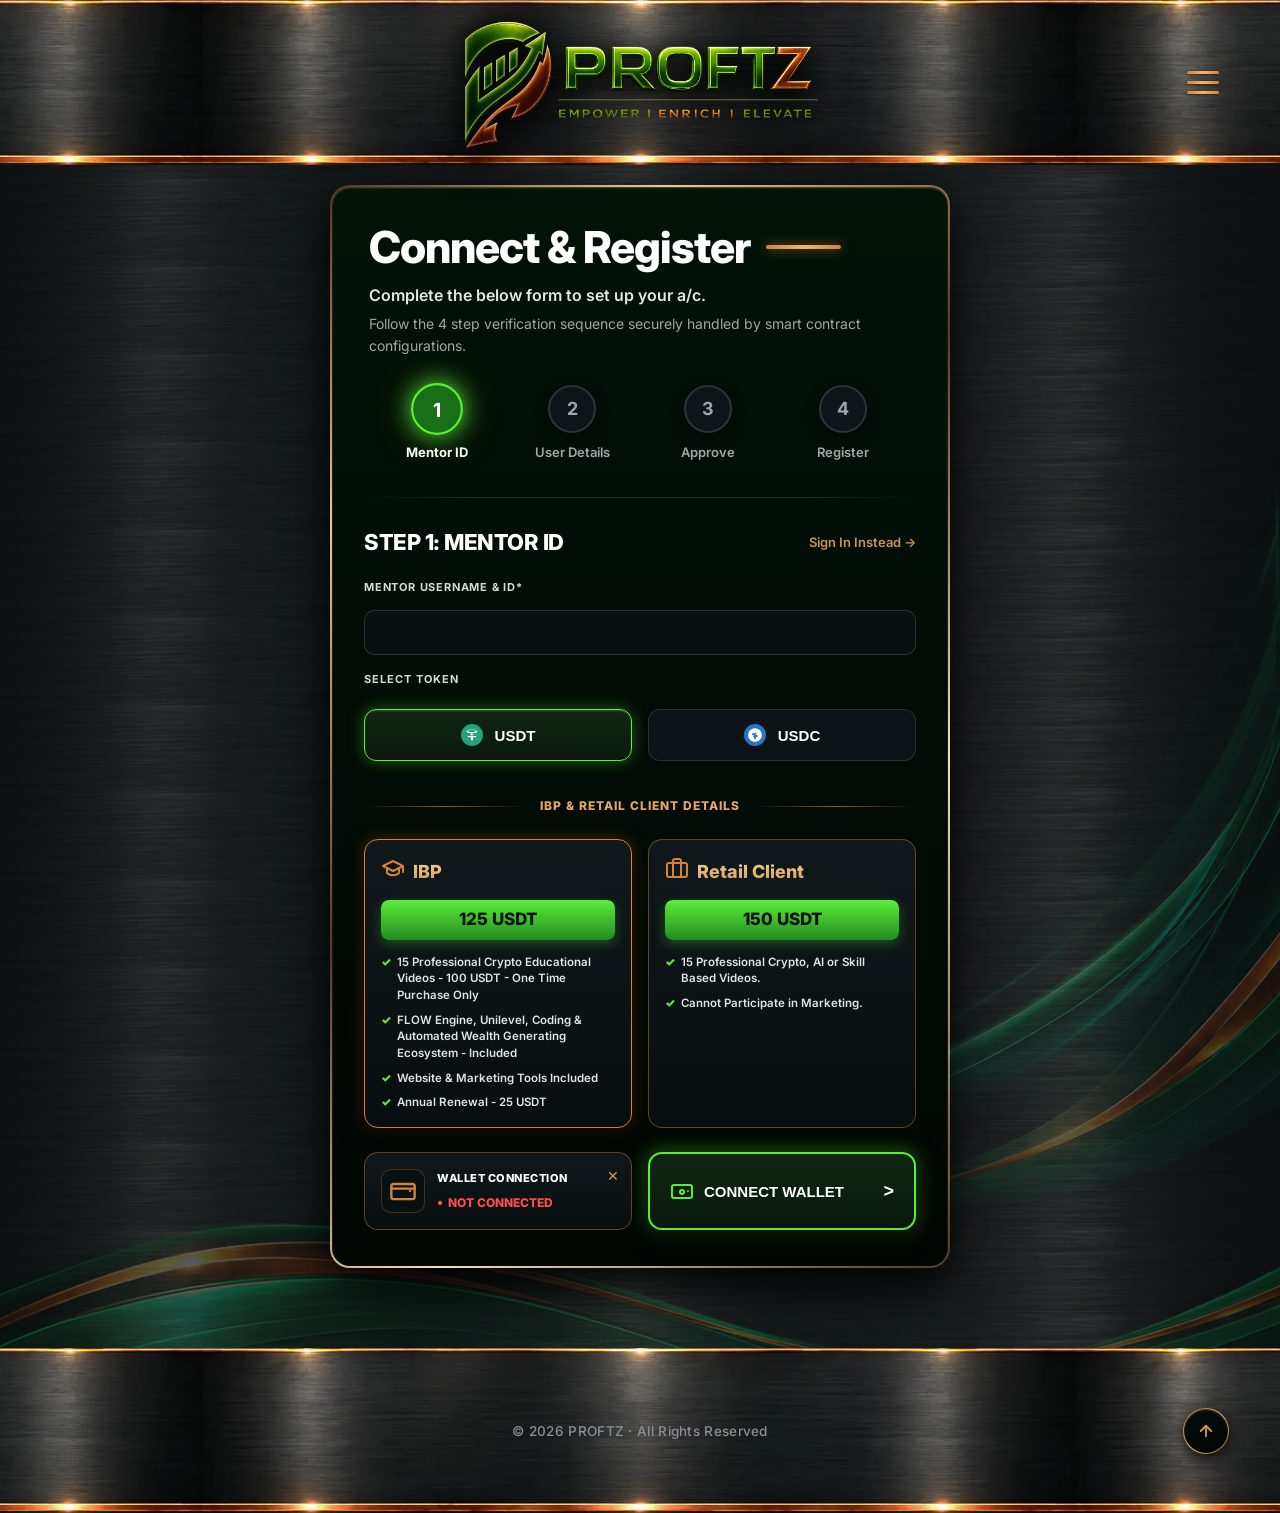
==== login.html @ 3ac53477 "Remove pre-filled dummy data and static validation text from Stage 2 input fields" ====
<!DOCTYPE html>
<html lang="en">
<head>
    <meta charset="UTF-8">
    <meta name="viewport" content="width=device-width, initial-scale=1.0, maximum-scale=5.0">
    <meta name="description" content="PROFTZ is the premium USDT earnings platform built on the 12-Slots FLOW Engine — engineered for IBPs who demand real income, transparent systems, and infinite duplication.">
    <title>Connect & Register - PROFTZ FLOW Engine</title>
    <link rel="preconnect" href="https://fonts.googleapis.com">
    <link rel="preconnect" href="https://fonts.gstatic.com" crossorigin>
    <link href="https://fonts.googleapis.com/css2?family=Inter:wght@400;500;600;700;800&display=swap" rel="stylesheet">
    <link rel="stylesheet" href="style.css">
</head>
<body class="login-page">
    <header class="main-header" role="banner">
        <div class="header-inner">
            <div class="header-left"></div>
            <div class="header-center">
                <a href="index.html">
                    <img src="public/lo.webp" alt="Proftz Logo" class="logo">
                </a>
            </div>
            <div class="header-right">
                <button class="menu-btn" aria-label="Toggle Navigation Menu">
                    <span></span>
                    <span></span>
                    <span></span>
                </button>
            </div>
        </div>
    </header>

    <main class="login-container">
        <img src="public/design overlay.png" class="hero-design-overlay" alt="Design Overlay">
        <video src="public/globe.mp4" class="hero-globe login-globe" autoplay loop muted playsinline webkit-playsinline preload="auto"></video>

        <div class="login-wrapper">
            <!-- Card Container -->
            <div class="login-card">
                <!-- Connect & Register Section Inside Card -->
                <div class="connect-register-section">
                    <div class="connect-header-row">
                        <h1 class="connect-main-title">Connect & Register</h1>
                        <span class="copper-accent-bar"></span>
                    </div>
                    <p class="connect-subtitle">Complete the below form to set up your a/c.</p>
                    <p class="connect-desc">Follow the 4 step verification sequence securely handled by smart contract configurations.</p>

                    <!-- 4-Step Process Tracker -->
                    <div class="step-tracker-row">
                        <div class="step-node active" id="step-node-1" onclick="goToStep(1)">
                            <div class="step-circle">
                                <span>1</span>
                            </div>
                            <span class="step-title">Mentor ID</span>
                        </div>

                        <div class="step-node" id="step-node-2" onclick="goToStep(2)">
                            <div class="step-circle">
                                <span>2</span>
                            </div>
                            <span class="step-title">User Details</span>
                        </div>

                        <div class="step-node" id="step-node-3" onclick="goToStep(3)">
                            <div class="step-circle">
                                <span>3</span>
                            </div>
                            <span class="step-title">Approve</span>
                        </div>

                        <div class="step-node" id="step-node-4" onclick="goToStep(4)">
                            <div class="step-circle">
                                <span>4</span>
                            </div>
                            <span class="step-title">Register</span>
                        </div>
                    </div>
                </div>

                <div class="card-divider"></div>

                <!-- Step 1: Mentor ID -->
                <div class="step-panel active" id="step-panel-1">
                    <div class="step-top-header">
                        <h2 class="step-main-heading">STEP 1: MENTOR ID</h2>
                        <a href="#" class="signin-instead-link" onclick="toggleSignInPanel(event)">Sign In Instead &rarr;</a>
                    </div>

                    <form onsubmit="proceedToStep(event, 2)" class="step1-form">
                        <!-- Mentor Username -->
                        <div class="form-group">
                            <label for="mentor-username" class="form-label-caps">MENTOR USERNAME &amp; ID*</label>
                            <input type="text" id="mentor-username" class="form-input-bordered" required>
                        </div>

                        <!-- Select Token -->
                        <div class="form-group select-token-group">
                            <label class="form-label-caps">SELECT TOKEN</label>
                            <div class="token-selector-row">
                                <button type="button" class="token-btn active" id="token-usdt" onclick="selectToken('usdt')">
                                    <svg width="22" height="22" viewBox="0 0 32 32" fill="none"><circle cx="16" cy="16" r="16" fill="#26A17B"/><path d="M17.922 17.383c-.115.008-.267.016-.447.016-1.026 0-2.617-.066-3.791-.066-1.127 0-2.483.058-3.328.058-.295 0-.492 0-.582-.008v1.737c.721.008 1.95.016 3.197.016.484 0 .992 0 1.508-.008v4.656h2.893v-4.648c.55.008 1.082.008 1.582.008 1.238 0 2.37-.008 2.968-.016v-1.745z" fill="#FFF"/><path d="M16 8c-4.418 0-8 1.254-8 2.8 0 1.246 2.57 2.295 6.094 2.664v3.133c1.238 0 2.36-.008 2.953-.016v-3.117C20.914 13.094 24 12.046 24 10.8c0-1.546-3.582-2.8-8-2.8zm0 3.7c-3.1 0-5.8-.62-6.5-1.4.7-.78 3.4-1.4 6.5-1.4s5.8.62 6.5 1.4c-.7.78-3.4 1.4-6.5 1.4z" fill="#FFF"/></svg>
                                    <span>USDT</span>
                                </button>
                                <button type="button" class="token-btn" id="token-usdc" onclick="selectToken('usdc')">
                                    <svg width="22" height="22" viewBox="0 0 32 32" fill="none"><circle cx="16" cy="16" r="16" fill="#2775CA"/><path d="M16 6c-5.523 0-10 4.477-10 10s4.477 10 10 10 10-4.477 10-10S21.523 6 16 6zm1.5 14.5c0 .828-.672 1.5-1.5 1.5s-1.5-.672-1.5-1.5V19h-1v-1.5h1v-1h-1.5c-.828 0-1.5-.672-1.5-1.5s.672-1.5 1.5-1.5H16V12h1v1.5h1V15h-1v1h1.5c.828 0 1.5.672 1.5 1.5s-.672 1.5-1.5 1.5H17.5v1.5z" fill="#FFF"/></svg>
                                    <span>USDC</span>
                                </button>
                            </div>
                        </div>

                        <!-- Section Divider -->
                        <div class="ibp-details-divider">
                            <span class="divider-line-left"></span>
                            <span class="divider-label">IBP &amp; RETAIL CLIENT DETAILS</span>
                            <span class="divider-line-right"></span>
                        </div>

                        <!-- Package Grid (IBP vs Retail Client) -->
                        <div class="package-grid">
                            <!-- IBP Package -->
                            <div class="package-box active" id="pkg-ibp" onclick="selectPackage('ibp')">
                                <div class="pkg-header-line">
                                    <div class="pkg-title-left">
                                        <div class="pkg-icon-wrapper">
                                            <svg width="24" height="24" viewBox="0 0 24 24" fill="none" stroke="#d3833b" stroke-width="2" stroke-linecap="round" stroke-linejoin="round"><path d="M22 10v6M2 10l10-5 10 5-10 5z"/><path d="M6 12v5c3 3 9 3 12 0v-5"/></svg>
                                        </div>
                                        <h3 class="pkg-heading gold-gradient-text">IBP</h3>
                                    </div>
                                </div>
                                <div class="pkg-price-tag">125 USDT</div>
                                <ul class="pkg-feature-list">
                                    <li><span class="green-check">&check;</span> 15 Professional Crypto Educational Videos - 100 USDT - One Time Purchase Only</li>
                                    <li><span class="green-check">&check;</span> FLOW Engine, Unilevel, Coding &amp; Automated Wealth Generating Ecosystem - Included</li>
                                    <li><span class="green-check">&check;</span> Website &amp; Marketing Tools Included</li>
                                    <li><span class="green-check">&check;</span> Annual Renewal - 25 USDT</li>
                                </ul>
                            </div>

                            <!-- Retail Client Package -->
                            <div class="package-box" id="pkg-retail" onclick="selectPackage('retail')">
                                <div class="pkg-header-line">
                                    <div class="pkg-title-left">
                                        <div class="pkg-icon-wrapper">
                                            <svg width="24" height="24" viewBox="0 0 24 24" fill="none" stroke="#d3833b" stroke-width="2" stroke-linecap="round" stroke-linejoin="round"><rect x="2" y="7" width="20" height="14" rx="2" ry="2"/><path d="M16 21V5a2 2 0 0 0-2-2h-4a2 2 0 0 0-2 2v16"/></svg>
                                        </div>
                                        <h3 class="pkg-heading gold-gradient-text">Retail Client</h3>
                                    </div>
                                </div>
                                <div class="pkg-price-tag">150 USDT</div>
                                <ul class="pkg-feature-list">
                                    <li><span class="green-check">&check;</span> 15 Professional Crypto, AI or Skill Based Videos.</li>
                                    <li><span class="green-check">&check;</span> Cannot Participate in Marketing.</li>
                                </ul>
                            </div>
                        </div>

                        <!-- Wallet Connection Bottom Row -->
                        <div class="wallet-action-row">
                            <div class="wallet-status-card">
                                <span class="card-close-x">&times;</span>
                                <div class="status-card-inner">
                                    <div class="wallet-image-box">
                                        <svg width="28" height="28" viewBox="0 0 24 24" fill="none" stroke="#d3833b" stroke-width="2" stroke-linecap="round" stroke-linejoin="round">
                                            <rect x="2" y="6" width="20" height="13" rx="2"></rect>
                                            <path d="M18 12h.01"></path>
                                            <path d="M2 10h20"></path>
                                        </svg>
                                    </div>
                                    <div class="status-text-column">
                                        <span class="status-heading">WALLET CONNECTION</span>
                                        <span class="status-state-red"><span class="dot-red">&bull;</span> NOT CONNECTED</span>
                                    </div>
                                </div>
                            </div>

                            <button type="button" class="connect-wallet-main-btn" onclick="triggerConnectWallet()">
                                <div class="btn-left-content">
                                    <svg width="24" height="24" viewBox="0 0 24 24" fill="none" stroke="#5ded37" stroke-width="2" stroke-linecap="round" stroke-linejoin="round"><rect x="2" y="6" width="20" height="13" rx="2"/><path d="M18 12h.01"/><path d="M12 11a2 2 0 1 0 0 4 2 2 0 0 0 0-4z"/></svg>
                                    <span>CONNECT WALLET</span>
                                </div>
                                <span class="btn-right-chevron">&gt;</span>
                            </button>
                        </div>
                    </form>
                </div>

                <!-- Step 2: User Details -->
                <div class="step-panel" id="step-panel-2">
                    <div class="step-top-header">
                        <h2 class="step-main-heading">STEP 2: USER DETAILS</h2>
                        <a href="#" onclick="toggleSignInPanel(event)" class="step-link-right">Sign In Instead &rarr;</a>
                    </div>

                    <!-- Active Network Bar -->
                    <div class="active-network-card">
                        <div class="network-left">
                            <div class="network-icon-box">
                                <span class="green-live-dot"></span>
                                <svg width="20" height="20" viewBox="0 0 24 24" fill="none" stroke="#2b9ee6" stroke-width="2" stroke-linecap="round" stroke-linejoin="round"><circle cx="12" cy="12" r="10"/><line x1="2" y1="12" x2="22" y2="12"/><path d="M12 2a15.3 15.3 0 0 1 4 10 15.3 15.3 0 0 1-4 10 15.3 15.3 0 0 1-4-10 15.3 15.3 0 0 1 4-10z"/></svg>
                            </div>
                            <div class="network-info-column">
                                <span class="network-sublabel">• ACTIVE NETWORK</span>
                                <span class="network-title">BNB Smart Chain Testnet</span>
                            </div>
                        </div>
                        <div class="network-right">
                            <span class="chain-label">CHAIN ID</span>
                            <span class="chain-badge">#97</span>
                        </div>
                    </div>

                    <!-- Required / Balance Row -->
                    <div class="balance-info-card">
                        <div class="bal-col-left">
                            <div class="bal-label">
                                <svg width="14" height="14" viewBox="0 0 24 24" fill="none" stroke="#72898f" stroke-width="2" stroke-linecap="round" stroke-linejoin="round"><rect x="2" y="7" width="20" height="14" rx="2" ry="2"/><path d="M16 21V5a2 2 0 0 0-2-2h-4a2 2 0 0 0-2 2v16"/></svg>
                                <span>REQUIRED</span>
                            </div>
                            <div class="bal-val"><span id="step2-req-amount">125</span> <span class="highlight-green">USDT</span></div>
                        </div>
                        <div class="bal-divider"></div>
                        <div class="bal-col-right">
                            <div class="bal-label">
                                <span>YOUR BALANCE</span>
                            </div>
                            <div class="bal-val">
                                <span>150.00.00</span> <span class="denom">USDT</span>
                                <span class="green-live-dot-sm"></span>
                            </div>
                        </div>
                    </div>

                    <form onsubmit="proceedToStep(event, 3)">
                        <!-- Two Column Input Grid -->
                        <div class="form-two-col-grid">
                            <div class="form-group">
                                <label for="reg-username" class="form-label-caps">USER NAME *</label>
                                <input type="text" id="reg-username" class="form-input-bordered" required>
                            </div>
                            <div class="form-group">
                                <label for="reg-fullname" class="form-label-caps">FULL NAME *</label>
                                <input type="text" id="reg-fullname" class="form-input-bordered" required>
                            </div>
                        </div>

                        <div class="form-two-col-grid">
                            <div class="form-group">
                                <label for="reg-email" class="form-label-caps">EMAIL ADDRESS *</label>
                                <input type="email" id="reg-email" class="form-input-bordered" required>
                            </div>
                            <div class="form-group">
                                <label for="reg-country" class="form-label-caps">COUNTRY *</label>
                                <select id="reg-country" class="form-select-bordered" required>
                                    <option value="" disabled selected>Select Country</option>
                                    <option value="IN">India IN</option>
                                    <option value="US">United States US</option>
                                    <option value="UK">United Kingdom GB</option>
                                    <option value="CA">Canada CA</option>
                                    <option value="AE">United Arab Emirates AE</option>
                                </select>
                            </div>
                        </div>

                        <!-- Mobile Field -->
                        <div class="form-group" style="margin-bottom: 24px;">
                            <label class="form-label-caps">MOBILE *</label>
                            <div class="phone-input-group">
                                <select id="phone-code" class="phone-code-select">
                                    <option value="+91" selected>+91</option>
                                    <option value="+1">+1</option>
                                    <option value="+44">+44</option>
                                    <option value="+971">+971</option>
                                </select>
                                <input type="tel" id="reg-mobile" class="phone-number-input" required>
                            </div>
                        </div>

                        <!-- Step 2 Action Buttons -->
                        <div class="step3-action-row">
                            <button type="button" class="btn-step-back-green" onclick="goToStep(1)">&larr; Back</button>
                            <button type="submit" class="btn-step-next-green">Next &rarr;</button>
                        </div>
                    </form>
                </div>

                <!-- Step 3: Approve -->
                <div class="step-panel" id="step-panel-3">
                    <div class="step-top-header">
                        <h2 class="step-main-heading">STEP 3: APPROVE</h2>
                        <a href="#" onclick="toggleSignInPanel(event)" class="step-link-right">Sign In Instead &rarr;</a>
                    </div>

                    <!-- Active Network Bar -->
                    <div class="active-network-card">
                        <div class="network-left">
                            <div class="network-icon-box">
                                <span class="green-live-dot"></span>
                                <svg width="20" height="20" viewBox="0 0 24 24" fill="none" stroke="#2b9ee6" stroke-width="2" stroke-linecap="round" stroke-linejoin="round"><circle cx="12" cy="12" r="10"/><line x1="2" y1="12" x2="22" y2="12"/><path d="M12 2a15.3 15.3 0 0 1 4 10 15.3 15.3 0 0 1-4 10 15.3 15.3 0 0 1-4-10 15.3 15.3 0 0 1 4-10z"/></svg>
                            </div>
                            <div class="network-info-column">
                                <span class="network-sublabel">• ACTIVE NETWORK</span>
                                <span class="network-title">BNB Smart Chain Testnet</span>
                            </div>
                        </div>
                        <div class="network-right">
                            <span class="chain-label">CHAIN ID</span>
                            <span class="chain-badge">#97</span>
                        </div>
                    </div>

                    <!-- Approve Contract Allowance Box -->
                    <div class="approve-contract-box">
                        <div class="approve-warning-icon">
                            <svg width="26" height="26" viewBox="0 0 24 24" fill="none" stroke="#8ce62c" stroke-width="2" stroke-linecap="round" stroke-linejoin="round"><path d="M10.29 3.86L1.82 18a2 2 0 0 0 1.71 3h16.94a2 2 0 0 0 1.71-3L13.71 3.86a2 2 0 0 0-3.42 0z"/><line x1="12" y1="9" x2="12" y2="13"/><line x1="12" y1="17" x2="12.01" y2="17"/></svg>
                        </div>
                        <h3 class="approve-card-title">Approve Contract Allowance</h3>
                        <p class="approve-card-desc">Please approve the <span class="highlight-green" id="approve-amount-text">125 USDT</span> token allowance to proceed with your purchase &amp; unlock account registration.</p>
                        <div class="approve-pill">Required: <span id="approve-pill-amount">125 USDT</span></div>
                    </div>

                    <!-- Action Buttons Row -->
                    <div class="step3-action-row">
                        <button type="button" class="btn-step-back" onclick="goToStep(2)">&larr; Back</button>
                        <button type="button" class="btn-step-approve" onclick="goToStep(4)">Approve</button>
                    </div>
                </div>

                <!-- Step 4: Register -->
                <div class="step-panel" id="step-panel-4">
                    <div class="step-top-header">
                        <h2 class="step-main-heading">STEP 4: REGISTER</h2>
                    </div>
                    <button type="button" class="btn-primary submit-btn" onclick="finishRegistration()">
                        <span>Complete Registration & Register &rarr;</span>
                    </button>
                </div>
            </div>
        </div>
    </main>

    <script>
        function goToStep(stepNumber) {
            for (let i = 1; i <= 4; i++) {
                const node = document.getElementById('step-node-' + i);
                const panel = document.getElementById('step-panel-' + i);
                if (i === stepNumber) {
                    node.classList.add('active');
                    panel.classList.add('active');
                } else {
                    node.classList.remove('active');
                    panel.classList.remove('active');
                }
            }
        }

        function proceedToStep(event, nextStep) {
            event.preventDefault();
            goToStep(nextStep);
        }

        function selectToken(token) {
            const btnUsdt = document.getElementById('token-usdt');
            const btnUsdc = document.getElementById('token-usdc');
            if (token === 'usdt') {
                btnUsdt.classList.add('active');
                btnUsdc.classList.remove('active');
            } else {
                btnUsdc.classList.add('active');
                btnUsdt.classList.remove('active');
            }
        }

        function selectPackage(pkg) {
            const boxIbp = document.getElementById('pkg-ibp');
            const boxRetail = document.getElementById('pkg-retail');
            const amtText = document.getElementById('approve-amount-text');
            const amtPill = document.getElementById('approve-pill-amount');
            if (pkg === 'ibp') {
                boxIbp.classList.add('active');
                boxRetail.classList.remove('active');
                if (amtText) amtText.innerText = '125 USDT';
                if (amtPill) amtPill.innerText = '125 USDT';
            } else {
                boxRetail.classList.add('active');
                boxIbp.classList.remove('active');
                if (amtText) amtText.innerText = '150 USDT';
                if (amtPill) amtPill.innerText = '150 USDT';
            }
        }

        function triggerConnectWallet() {
            alert('Connecting to Web3 Wallet (MetaMask / Trust Wallet / WalletConnect)...');
            goToStep(2);
        }

        function toggleSignInPanel(e) {
            e.preventDefault();
            alert('Redirecting to Sign In...');
        }

        function finishRegistration() {
            alert('Registration completed successfully! Welcome to PROFTZ FLOW Engine.');
            window.location.href = 'index.html';
        }

        function scrollToTop() {
            window.scrollTo({ top: 0, behavior: 'smooth' });
        }
    </script>

    <!-- ==========================================================================
         MAIN FOOTER SECTION
         ========================================================================== -->
    <footer class="site-footer" role="contentinfo">
        <div class="footer-container">
            <span class="footer-copyright">&copy; 2026 PROFTZ &middot; All Rights Reserved</span>
            <button class="back-to-top-btn" onclick="scrollToTop()" aria-label="Scroll back to top">
                <svg width="18" height="18" viewBox="0 0 24 24" fill="none" stroke="#c89551" stroke-width="2.5" stroke-linecap="round" stroke-linejoin="round">
                    <line x1="12" y1="19" x2="12" y2="5"></line>
                    <polyline points="5 12 12 5 19 12"></polyline>
                </svg>
            </button>
        </div>
    </footer>
</body>
</html>
---- style.css ----
/* ==========================================================================
   PROFTZ - Comprehensive Responsive & Cross-Browser Stylesheet
   Supported: Chrome, Safari, Firefox, Edge, iOS Safari, Android Chrome
   Devices: 4K Ultra-Wide, Laptops, Tablets (iPad), Mobiles (iPhone, Galaxy, Pixel)
   ========================================================================== */

/* --- Global Reset & Cross-Browser Base --- */
*, *::before, *::after {
    box-sizing: border-box;
    margin: 0;
    padding: 0;
    -webkit-tap-highlight-color: transparent;
}

html {
    scroll-behavior: smooth;
    -webkit-text-size-adjust: 100%;
    text-size-adjust: 100%;
}

body {
    margin: 0;
    padding: 0;
    font-family: 'Inter', -apple-system, BlinkMacSystemFont, "Segoe UI", Roboto, Helvetica, Arial, sans-serif;
    background-image: linear-gradient(rgba(13, 19, 21, 0.65), rgba(13, 19, 21, 0.65)), url('public/body_BG.webp');
    background-repeat: repeat;
    background-position: top center;
    background-size: 100% auto;
    background-color: #0d1315;
    color: #F2F4F3;
    overflow-x: hidden;
    width: 100%;
    min-height: 100vh;
    line-height: 1.5;
    -webkit-font-smoothing: antialiased;
    -moz-osx-font-smoothing: grayscale;
    text-rendering: optimizeLegibility;
}

/* Header Section */
.main-header {
    width: 100%;
    height: clamp(65px, 14vw, 165px);
    background-image: url('public/header bg.webp');
    background-repeat: repeat-x; 
    background-position: center center;
    background-size: auto 100%; 
    background-color: #040809;
    position: relative;
    z-index: 20;
}

.header-inner {
    display: flex;
    justify-content: space-between;
    align-items: center;
    width: 100%;
    height: 100%;
    padding: 0 4%;
    max-width: 1440px;
    margin: 0 auto;
}

.header-left, .header-right {
    flex: 1;
}

.header-right {
    display: flex;
    justify-content: flex-end;
}

.header-center {
    flex: 2;
    display: flex;
    justify-content: center;
    align-items: center;
    height: 100%;
}

.header-center a {
    height: 100%;
    display: flex;
    align-items: center;
    justify-content: center;
    text-decoration: none;
}

.logo {
    max-height: 85%;
    max-width: 100%;
    object-fit: contain;
    filter: drop-shadow(0 8px 16px rgba(0, 0, 0, 0.9)) drop-shadow(0 0 10px rgba(0, 0, 0, 0.5));
}

.menu-btn {
    background: transparent;
    border: none;
    cursor: pointer;
    display: flex;
    flex-direction: column;
    gap: 7px;
    padding: 10px;
}

.menu-btn span {
    display: block;
    width: 32px;
    height: 3px;
    background: linear-gradient(90deg, #d3833b 0%, #f3b664 50%, #d3833b 100%);
    border-radius: 2px;
    box-shadow: 0 1px 3px rgba(0, 0, 0, 0.5);
}

/* Crypto Ticker Bar */
.crypto-ticker {
    position: relative;
    z-index: 10;
    display: flex;
    justify-content: space-between;
    align-items: center;
    border: 1px solid transparent;
    background: linear-gradient(#071011, #071011) padding-box,
                linear-gradient(90deg, rgba(90, 107, 114, 0.3) 0%, rgba(200, 220, 230, 0.9) 20%, rgba(90, 107, 114, 0.3) 50%, rgba(200, 220, 230, 0.9) 80%, rgba(90, 107, 114, 0.3) 100%) border-box;
    padding: 8px 16px;
    margin: 20px auto;
    width: 95%;
    max-width: 1400px;
    border-radius: 12px;
    box-shadow: none;
    overflow-x: auto;
    white-space: nowrap;
    -webkit-overflow-scrolling: touch;
    scrollbar-width: none;
    -ms-overflow-style: none;
}

.crypto-ticker::-webkit-scrollbar {
    display: none;
}

.ticker-item {
    display: flex;
    flex-direction: column;
    align-items: flex-start;
    gap: 4px;
    flex: 1;
    padding: 0 16px;
    min-width: max-content;
}

.ticker-divider {
    width: 1px;
    height: 36px;
    background: #30383A;
    flex-shrink: 0;
}

.ticker-top {
    display: flex;
    align-items: center;
    gap: 6px;
    font-size: 12px;
    font-weight: 600;
    color: #F2F4F3;
}

.crypto-icon {
    width: 18px;
    height: 18px;
    border-radius: 50%;
    object-fit: contain;
}

.ticker-bottom {
    display: flex;
    align-items: baseline;
    white-space: nowrap;
}

.crypto-price {
    font-size: 13px;
    font-weight: 600;
    color: #F2F4F3;
}

.crypto-currency {
    color: #D5D9D8;
    font-size: 10px;
    font-weight: 500;
    margin-left: 4px;
}

.crypto-change.positive {
    color: #00E6B0;
    font-weight: 600;
    font-size: 11px;
    margin-left: 6px;
}

/* Hero Banner */
.hero-banner {
    display: flex;
    flex-direction: column;
    align-items: center;
    justify-content: center;
    text-align: center;
    margin-top: 0px;
    padding: 10px 20px 80px 20px;
    font-family: 'Inter', sans-serif;
    position: relative;
    z-index: 1;
    width: 100%;
    max-width: 1440px;
    margin: 0 auto;
}

.hero-globe {
    position: absolute;
    top: 36%;
    left: -4%;
    transform: translateY(-50%);
    width: clamp(340px, 42vw, 820px);
    height: auto;
    object-fit: contain;
    z-index: -1;
    pointer-events: none;
    opacity: 0.65;
    mix-blend-mode: screen;
    /* Cross-browser mask fallback */
    -webkit-mask-image: radial-gradient(ellipse at 35% 50%, rgba(0, 0, 0, 1) 30%, rgba(0, 0, 0, 0.7) 60%, rgba(0, 0, 0, 0) 92%);
    mask-image: radial-gradient(ellipse at 35% 50%, rgba(0, 0, 0, 1) 30%, rgba(0, 0, 0, 0.7) 60%, rgba(0, 0, 0, 0) 92%);
    filter: contrast(1.15) brightness(1.1);
    animation: globeLineShine 3.5s ease-in-out infinite alternate;
}

@supports (mask-composite: intersect) or (-webkit-mask-composite: source-in) {
    .hero-globe {
        -webkit-mask-image: linear-gradient(to right, rgba(0, 0, 0, 1) 0%, rgba(0, 0, 0, 1) 40%, rgba(0, 0, 0, 0) 90%),
                            linear-gradient(to bottom, rgba(0, 0, 0, 0) 0%, rgba(0, 0, 0, 1) 22%, rgba(0, 0, 0, 1) 78%, rgba(0, 0, 0, 0) 100%);
        -webkit-mask-composite: source-in;
        mask-image: linear-gradient(to right, rgba(0, 0, 0, 1) 0%, rgba(0, 0, 0, 1) 40%, rgba(0, 0, 0, 0) 90%),
                    linear-gradient(to bottom, rgba(0, 0, 0, 0) 0%, rgba(0, 0, 0, 1) 22%, rgba(0, 0, 0, 1) 78%, rgba(0, 0, 0, 0) 100%);
        mask-composite: intersect;
    }
}

@keyframes globeLineShine {
    0% { filter: brightness(1) contrast(1.1); }
    50% { filter: brightness(1.65) contrast(1.4); }
    100% { filter: brightness(1) contrast(1.1); }
}

.market-candles-wrapper {
    position: absolute;
    top: 38%;
    right: -350px;
    transform: translateY(-50%);
    width: clamp(320px, 36vw, 700px);
    height: auto;
    z-index: -1;
    pointer-events: none;
    opacity: 0.75;
    mix-blend-mode: screen;
    filter: none;
}

.market-candles-video {
    width: 100%;
    height: auto;
    object-fit: contain;
    mix-blend-mode: screen;
    pointer-events: none;
    /* Cross-browser mask fallback */
    -webkit-mask-image: radial-gradient(ellipse at 50% 50%, rgba(0, 0, 0, 1) 30%, rgba(0, 0, 0, 0.6) 60%, rgba(0, 0, 0, 0) 90%);
    mask-image: radial-gradient(ellipse at 50% 50%, rgba(0, 0, 0, 1) 30%, rgba(0, 0, 0, 0.6) 60%, rgba(0, 0, 0, 0) 90%);
}

@supports (mask-composite: intersect) or (-webkit-mask-composite: source-in) {
    .market-candles-video {
        -webkit-mask-image: linear-gradient(to right, rgba(0, 0, 0, 0) 0%, rgba(0, 0, 0, 1) 32%, rgba(0, 0, 0, 1) 75%, rgba(0, 0, 0, 0) 98%),
                            linear-gradient(to bottom, rgba(0, 0, 0, 0) 0%, rgba(0, 0, 0, 1) 15%, rgba(0, 0, 0, 1) 85%, rgba(0, 0, 0, 0) 100%);
        -webkit-mask-composite: source-in;
        mask-image: linear-gradient(to right, rgba(0, 0, 0, 0) 0%, rgba(0, 0, 0, 1) 32%, rgba(0, 0, 0, 1) 75%, rgba(0, 0, 0, 0) 98%),
                    linear-gradient(to bottom, rgba(0, 0, 0, 0) 0%, rgba(0, 0, 0, 1) 15%, rgba(0, 0, 0, 1) 85%, rgba(0, 0, 0, 0) 100%);
        mask-composite: intersect;
    }
}

/* Trading Chart Animation System */
.trend-line-sweep {
    stroke-dasharray: 80 400;
    animation: laserSweepMove 3s cubic-bezier(0.4, 0, 0.2, 1) infinite;
}

@keyframes laserSweepMove {
    0% { stroke-dashoffset: 480; opacity: 0; }
    10% { opacity: 1; }
    90% { opacity: 1; }
    100% { stroke-dashoffset: -80; opacity: 0; }
}

.candle-group {
    opacity: 0.8;
    transition: opacity 0.3s ease;
}

.candle-group.c1 { animation: greenCandleShimmer 3s ease-in-out 0.0s infinite; }
.candle-group.c2 { animation: greenCandleShimmer 3s ease-in-out 0.3s infinite; }
.candle-group.c3 { animation: redCandleShimmer 3s ease-in-out 0.6s infinite; }
.candle-group.c4 { animation: greenCandleShimmer 3s ease-in-out 0.9s infinite; }
.candle-group.c5 { animation: greenCandleShimmer 3s ease-in-out 1.2s infinite; }
.candle-group.c6 { animation: redCandleShimmer 3s ease-in-out 1.5s infinite; }
.candle-group.c7 { animation: greenCandleShimmer 3s ease-in-out 1.8s infinite; }
.candle-group.c8 { animation: greenCandleShimmer 3s ease-in-out 2.1s infinite; }
.candle-group.c9 { animation: redCandleShimmer 3s ease-in-out 2.4s infinite; }

@keyframes greenCandleShimmer {
    0% { opacity: 0.75; filter: drop-shadow(0 0 3px rgba(76, 230, 41, 0.3)); }
    20% { opacity: 1; filter: drop-shadow(0 0 12px rgba(76, 230, 41, 0.95)); }
    40%, 100% { opacity: 0.75; filter: drop-shadow(0 0 3px rgba(76, 230, 41, 0.3)); }
}

@keyframes redCandleShimmer {
    0% { opacity: 0.75; filter: drop-shadow(0 0 3px rgba(255, 77, 77, 0.3)); }
    20% { opacity: 1; filter: drop-shadow(0 0 12px rgba(255, 77, 77, 0.95)); }
    40%, 100% { opacity: 0.75; filter: drop-shadow(0 0 3px rgba(255, 77, 77, 0.3)); }
}

.candle-group.c10.live-candle {
    opacity: 1 !important;
    transform-box: fill-box;
    transform-origin: 395px 50px;
    animation: activeLiveTick 2.5s ease-in-out infinite alternate;
}

@keyframes activeLiveTick {
    0% { transform: translateY(0px) scaleY(1); filter: drop-shadow(0 0 8px rgba(93, 237, 55, 0.6)); }
    50% { transform: translateY(-8px) scaleY(1.15); filter: drop-shadow(0 0 20px rgba(93, 237, 55, 1)); }
    100% { transform: translateY(-4px) scaleY(1.08); filter: drop-shadow(0 0 12px rgba(93, 237, 55, 0.8)); }
}

.live-price-group {
    animation: livePriceSync 3s ease-in-out infinite alternate;
}

@keyframes livePriceSync {
    0% { transform: translateY(0px); }
    40% { transform: translateY(-5px); }
    75% { transform: translateY(-10px); }
    100% { transform: translateY(-6px); }
}

.price-ping-ring {
    animation: pricePingRipple 1.6s cubic-bezier(0, 0.2, 0.8, 1) infinite;
    transform-origin: 395px 35px;
}

@keyframes pricePingRipple {
    0% { r: 3px; opacity: 1; stroke-width: 2px; }
    100% { r: 16px; opacity: 0; stroke-width: 0.5px; }
}

.animated-trend-line {
    animation: normalTrendGlow 3.5s ease-in-out infinite alternate;
}

@keyframes normalTrendGlow {
    0% { filter: drop-shadow(0 0 4px rgba(76, 230, 41, 0.4)); }
    100% { filter: drop-shadow(0 0 14px rgba(76, 230, 41, 0.85)); }
}

.hero-design-overlay {
    position: absolute;
    top: 0;
    left: 0;
    width: 100%;
    height: 100%;
    object-fit: cover;
    pointer-events: none;
    opacity: 0.25;
    mix-blend-mode: screen;
    z-index: -1;
    animation: none;
}

.hero-banner > *:not(.hero-globe):not(.market-candles-wrapper):not(.hero-design-overlay) {
    position: relative;
    z-index: 1;
}

.hero-badge {
    position: relative;
    display: inline-flex;
    align-items: center;
    gap: 10px;
    padding: 8px 20px;
    border: 1px solid transparent;
    background: linear-gradient(180deg, #111a1f 0%, #071011 100%) padding-box,
                linear-gradient(90deg, rgba(210, 121, 49, 0.3) 0%, rgba(255, 200, 130, 1) 15%, rgba(210, 121, 49, 0.3) 40%, rgba(255, 200, 130, 1) 85%, rgba(210, 121, 49, 0.3) 100%) border-box;
    border-radius: 30px;
    font-size: 11px;
    font-weight: 600;
    letter-spacing: 1px;
    color: #c89551;
    box-shadow: 0 10px 30px rgba(0, 0, 0, 0.95), inset 0 0 8px rgba(210, 121, 49, 0.4);
    margin-bottom: 24px;
    max-width: 90%;
    flex-wrap: wrap;
    justify-content: center;
}

.hero-badge .dot {
    color: #c89551;
    font-size: 14px;
}

.hero-title-main {
    font-size: clamp(32px, 6.5vw, 96px);
    font-weight: 800;
    margin-top: 24px;
    margin-bottom: 0;
    line-height: 1.05;
    letter-spacing: -2px;
    background: linear-gradient(180deg, #ffffff 0%, #a0a5a8 100%);
    -webkit-background-clip: text;
    background-clip: text;
    -webkit-text-fill-color: transparent;
    filter: drop-shadow(0 8px 25px rgba(0, 0, 0, 0.8));
    width: 100%;
}

.hero-title-highlight {
    font-size: clamp(32px, 6.5vw, 96px);
    font-weight: 800;
    margin: 0 0 24px 0;
    line-height: 1.05;
    letter-spacing: -2px;
    background: linear-gradient(180deg, #8BEA3C 0%, #238B22 100%);
    -webkit-background-clip: text;
    background-clip: text;
    -webkit-text-fill-color: transparent;
    filter: drop-shadow(0 6px 20px rgba(0, 0, 0, 0.7));
    width: 100%;
}

.hero-description {
    color: #ffffff;
    font-size: clamp(13px, 1.8vw, 15px);
    line-height: 1.6;
    max-width: 520px;
    width: 90%;
    margin: 0 auto 40px auto;
    font-weight: 400;
    text-shadow: 0 4px 15px rgba(0, 0, 0, 0.8);
}

.hero-actions {
    display: flex;
    gap: 20px;
    margin-bottom: 40px;
    justify-content: center;
    align-items: center;
    flex-wrap: wrap;
    width: 100%;
}

.btn-primary {
    position: relative;
    background: linear-gradient(180deg, #6ae028 0%, #15791C 100%) padding-box,
                linear-gradient(135deg, rgba(106, 224, 40, 0.3) 0%, rgba(255, 255, 255, 0.9) 20%, rgba(106, 224, 40, 0.3) 50%, rgba(255, 255, 255, 0.9) 80%, rgba(106, 224, 40, 0.3) 100%) border-box;
    color: #000;
    font-weight: 700;
    font-size: 15px;
    padding: 12px 30px;
    border: 1px solid transparent;
    border-radius: 12px;
    cursor: pointer;
    box-shadow: 0 10px 20px rgba(0, 0, 0, 0.9), inset 0 2px 3px rgba(255, 255, 255, 0.4), inset 0 -3px 8px rgba(183, 255, 112, 0.8);
    transition: transform 0.2s ease, box-shadow 0.2s ease;
    min-height: 48px;
    display: inline-flex;
    align-items: center;
    justify-content: center;
}

.btn-primary::after {
    content: '';
    position: absolute;
    bottom: -15px;
    left: 50%;
    transform: translateX(-50%);
    width: 70%;
    height: 20px;
    background: radial-gradient(ellipse at center, rgba(116, 219, 58, 0.6) 0%, transparent 70%);
    filter: blur(8px);
    z-index: -1;
}

.btn-secondary {
    position: relative;
    background: linear-gradient(180deg, #182226 0%, #0a1315 100%) padding-box,
                linear-gradient(135deg, rgba(210, 121, 49, 0.3) 0%, rgba(255, 220, 180, 0.9) 25%, rgba(210, 121, 49, 0.3) 50%, rgba(255, 220, 180, 0.9) 75%, rgba(210, 121, 49, 0.3) 100%) border-box;
    color: #fff;
    font-weight: 600;
    font-size: 15px;
    padding: 12px 30px;
    border: 1px solid transparent;
    border-radius: 12px;
    cursor: pointer;
    box-shadow: 0 10px 20px rgba(0, 0, 0, 0.9), inset 0 1px 3px rgba(210, 121, 49, 0.4), inset 0 -2px 6px rgba(210, 121, 49, 0.3);
    transition: transform 0.2s ease, box-shadow 0.2s ease;
    min-height: 48px;
    display: inline-flex;
    align-items: center;
    justify-content: center;
}

.btn-secondary::after {
    content: '';
    position: absolute;
    bottom: -15px;
    left: 50%;
    transform: translateX(-50%);
    width: 70%;
    height: 20px;
    background: radial-gradient(ellipse at center, rgba(210, 121, 49, 0.5) 0%, transparent 70%);
    filter: blur(8px);
    z-index: -1;
}

.btn-primary:hover, .btn-secondary:hover {
    transform: translateY(-2px);
}

.btn-primary:hover {
    box-shadow: 0 12px 40px rgba(0, 0, 0, 1), inset 0 2px 5px rgba(255, 255, 255, 0.4);
}

.btn-secondary:hover {
    box-shadow: 0 12px 40px rgba(0, 0, 0, 1), inset 0 1px 2px rgba(200, 149, 81, 0.2);
}

.hero-stats {
    display: flex;
    align-items: center;
    justify-content: space-around;
    background: linear-gradient(180deg, #000d01 0%, #080d0e 100%) padding-box,
                linear-gradient(135deg, rgba(210, 121, 49, 0.3) 0%, rgba(255, 220, 170, 0.9) 20%, rgba(210, 121, 49, 0.35) 45%, rgba(255, 235, 195, 0.95) 70%, rgba(210, 121, 49, 0.3) 100%) border-box;
    border: 2px solid transparent;
    border-radius: 18px;
    padding: 14px 24px;
    width: 92%;
    max-width: 900px;
    margin: 0 auto 30px auto;
    box-shadow: 0 12px 35px rgba(0, 0, 0, 0.95), inset 0 1px 2px rgba(255, 220, 170, 0.3);
    position: relative;
}

/* Shining Copper Strokes */
.flare {
    position: absolute;
    width: 90px;
    height: 2px;
    background: radial-gradient(ellipse at center, rgba(255, 255, 255, 1) 0%, rgba(255, 215, 150, 0.8) 30%, transparent 80%);
    pointer-events: none;
    z-index: 2;
    transform: translateX(-50%);
    box-shadow: 0 0 12px 3px rgba(210, 121, 49, 0.6);
}

.hero-stats .flare {
    width: 160px;
    height: 2px;
    background: radial-gradient(ellipse at center, rgba(255, 255, 255, 0.95) 0%, rgba(255, 220, 170, 0.75) 35%, rgba(210, 121, 49, 0.4) 65%, transparent 100%);
    box-shadow: 0 0 6px rgba(255, 220, 170, 0.5);
    border-radius: 50%;
    z-index: 3;
}

.hero-stats .flare.top-left { top: -1px; left: 20%; }
.hero-stats .flare.top-right { top: -1px; left: 80%; }
.hero-stats .flare.bottom-left { bottom: -1px; left: 20%; }
.hero-stats .flare.bottom-right { bottom: -1px; left: 80%; }

.stat-item {
    display: flex;
    flex-direction: column;
    align-items: center;
    justify-content: center;
    flex: 1;
    gap: 4px;
}

.stat-main-row {
    display: flex;
    align-items: center;
    justify-content: center;
    gap: 10px;
}

.stat-icon {
    display: flex;
    align-items: center;
    justify-content: center;
    filter: drop-shadow(0 2px 6px rgba(76, 230, 41, 0.4));
}

.stat-value {
    font-size: 28px;
    font-weight: 800;
    margin: 0;
    color: #4ce629;
    background: linear-gradient(180deg, #6ae028 0%, #3bb81b 100%);
    -webkit-background-clip: text;
    background-clip: text;
    -webkit-text-fill-color: transparent;
    filter: drop-shadow(0 3px 8px rgba(0, 0, 0, 0.9));
    letter-spacing: -0.5px;
}

.stat-label {
    color: #a0a5a8;
    font-size: 11px;
    font-weight: 600;
    letter-spacing: 0.8px;
    text-transform: uppercase;
    margin: 0;
    text-align: center;
    text-shadow: 0 2px 6px rgba(0, 0, 0, 0.8);
}

.stat-divider {
    width: 1px;
    height: 36px;
    background: linear-gradient(180deg, transparent 0%, rgba(255, 255, 255, 0.2) 30%, rgba(255, 255, 255, 0.2) 70%, transparent 100%);
    margin: 0 10px;
}

/* ==========================================================================
   RESPONSIVE BREAKPOINTS (All Devices & Browsers)
   ========================================================================== */

/* Ultra Large / 4K Displays (1440px+) */
@media (min-width: 1440px) {
    .market-candles-wrapper {
        top: 38%;
        right: calc((100vw - 1440px) / 2 - 350px);
        width: 700px;
        opacity: 0.75;
    }
    .hero-globe {
        top: 36%;
        left: calc((100vw - 1440px) / 2 - 40px);
        width: 820px;
        max-width: 90vw;
    }
}

/* Laptops & Desktops (1025px - 1439px) */
@media (max-width: 1200px) {
    .hero-globe {
        top: 36%;
        width: 760px;
        left: -4%;
    }
    .market-candles-wrapper {
        top: 38%;
        width: 660px;
        right: -330px;
        opacity: 0.7;
    }
}

/* Tablets (768px - 1024px) */
@media (max-width: 1024px) {
    .crypto-ticker { padding: 8px 12px; }
    .ticker-item { padding: 0 10px; gap: 4px; min-width: 140px; }
    .hero-banner { padding: 10px 16px 60px 16px; }
    .hero-globe { width: 640px; max-width: 90vw; left: -4%; opacity: 0.55; top: 42%; }
    .market-candles-wrapper { 
        display: block;
        width: 580px; 
        right: -280px; 
        opacity: 0.65; 
        top: 38%; 
    }
    .hero-stats {
        flex-direction: row;
        padding: 14px 20px;
        gap: 12px;
    }
    .stat-divider {
        height: 36px;
        margin: 0 10px;
    }
    .hero-design-overlay { opacity: 0.25; }
}

/* Small Tablets & Large Mobile (601px - 767px) */
@media (max-width: 767px) {
    .market-candles-wrapper {
        display: block;
        width: 320px;
        right: -160px;
        top: 35%;
        opacity: 0.35;
    }
}

/* Mobile Devices (320px - 600px - iPhone, Galaxy, Pixel) */
@media (max-width: 600px) {
    .main-header {
        height: clamp(60px, 14vw, 90px);
    }
    
    .crypto-ticker { 
        padding: 6px 8px; 
        width: 100%; 
        border-radius: 0; 
        border-left: none; 
        border-right: none;
        margin: 12px 0 20px 0;
    }
    .ticker-item { padding: 0 10px; gap: 2px; min-width: 115px; }
    .ticker-top { font-size: 11px; gap: 4px; }
    .crypto-icon { width: 15px; height: 15px; }
    .crypto-price { font-size: 11px; }
    .crypto-currency { font-size: 8.5px; margin-left: 2px; }
    .crypto-change.positive { font-size: 9.5px; margin-left: 4px; }
    .ticker-divider { height: 28px; }

    .hero-banner { padding: 10px 12px 50px 12px; }
    
    .hero-badge {
        font-size: 9.5px;
        padding: 6px 14px;
        letter-spacing: 0.5px;
        gap: 6px 8px;
    }
    
    .hero-title-main, .hero-title-highlight {
        font-size: clamp(28px, 7.8vw, 44px);
        letter-spacing: -1px;
    }

    .hero-description {
        font-size: 13px;
        margin-bottom: 28px;
    }

    .hero-actions { 
        flex-direction: column; 
        width: 100%; 
        max-width: 320px; 
        margin: 0 auto 30px auto; 
        gap: 12px;
    }
    .btn-primary, .btn-secondary { 
        width: 100%; 
        font-size: 14px;
        padding: 12px 20px;
    }

    .hero-stats {
        flex-direction: row;
        padding: 12px 6px;
        gap: 2px;
        width: 100%;
        border-radius: 14px;
        margin: 0 auto 20px auto;
    }
    .stat-main-row { gap: 4px; }
    .stat-value { font-size: 15px; }
    .stat-label { font-size: 8.5px; letter-spacing: 0.3px; }
    .stat-divider { height: 26px; margin: 0 1px; }
    
    .hero-globe { 
        max-width: 92%; 
        left: 50%;
        transform: translate(-50%, -50%); 
        opacity: 0.55; 
        top: 46%; 
    }
    
    /* Market Candlesticks Responsive on Mobile */
    .market-candles-wrapper { 
        display: block;
        width: 280px;
        right: -140px;
        top: 36%;
        opacity: 0.32;
    }
    .hero-design-overlay { opacity: 0.2; }
}

/* Ultra Small Mobile Screens (< 360px) */
@media (max-width: 360px) {
    .hero-title-main, .hero-title-highlight {
        font-size: 24px;
    }
    .stat-value { font-size: 16px; }
    .stat-label { font-size: 9px; }
    
    .market-candles-wrapper {
        width: 220px;
        right: -110px;
        opacity: 0.22;
    }
}

/* ==========================================================================
   LOGIN PAGE STYLES
   ========================================================================== */
.back-home-link {
    display: inline-flex;
    align-items: center;
    gap: 8px;
    color: #c89551;
    font-size: 13px;
    font-weight: 600;
    text-decoration: none;
    transition: color 0.2s ease, transform 0.2s ease;
}

.back-home-link:hover {
    color: #ffffff;
    transform: translateX(-3px);
}

.login-container {
    display: flex;
    flex-direction: column;
    justify-content: center;
    align-items: center;
    padding: 20px 20px 80px 20px;
    min-height: calc(100vh - 180px);
    position: relative;
    z-index: 1;
}

.login-wrapper {
    display: flex;
    flex-direction: column;
    align-items: center;
    width: 100%;
    max-width: 680px;
    z-index: 2;
}

/* Connect & Register Section */
.connect-register-section {
    width: 100%;
    text-align: left;
    margin-bottom: 35px;
    padding: 0 5px;
}

.connect-header-row {
    display: flex;
    align-items: center;
    gap: 16px;
    margin-bottom: 12px;
}

.connect-main-title {
    font-size: clamp(32px, 5.5vw, 44px);
    font-weight: 800;
    color: #ffffff;
    letter-spacing: -1px;
    margin: 0;
    line-height: 1.1;
}

.copper-accent-bar {
    display: inline-block;
    width: 75px;
    height: 4px;
    background: linear-gradient(90deg, #d3833b 0%, #f3b664 50%, #d3833b 100%);
    border-radius: 3px;
    box-shadow: 0 0 12px rgba(211, 131, 59, 0.7);
    flex-shrink: 0;
}

.connect-subtitle {
    font-size: 16px;
    font-weight: 600;
    color: #e2e6e5;
    margin-bottom: 6px;
}

.connect-desc {
    font-size: 14px;
    color: #a0a5a8;
    line-height: 1.55;
    margin-bottom: 28px;
    max-width: 580px;
}

/* 4-Step Tracker Row */
.step-tracker-row {
    display: flex;
    justify-content: space-between;
    align-items: flex-start;
    width: 100%;
    max-width: 560px;
    position: relative;
}

.step-node {
    display: flex;
    flex-direction: column;
    align-items: center;
    gap: 10px;
    cursor: pointer;
    flex: 1;
    position: relative;
    z-index: 1;
}

.step-circle {
    width: 48px;
    height: 48px;
    border-radius: 50%;
    background: #0d1518;
    border: 2px solid #283439;
    display: flex;
    align-items: center;
    justify-content: center;
    color: #a0a5a8;
    font-size: 18px;
    font-weight: 700;
    transition: all 0.3s ease;
    box-shadow: 0 4px 12px rgba(0, 0, 0, 0.6);
}

.step-node.active .step-circle {
    background: #196f18;
    border-color: #5ded37;
    color: #ffffff;
    box-shadow: 0 0 20px rgba(93, 237, 55, 0.8), 0 0 35px rgba(93, 237, 55, 0.4);
    transform: scale(1.08);
}

.step-title {
    font-size: 13px;
    font-weight: 600;
    color: #a0a5a8;
    transition: color 0.3s ease;
    text-align: center;
}

.step-node.active .step-title {
    color: #ffffff;
    font-weight: 700;
}

.login-globe {
    left: -180px;
    top: 50%;
    opacity: 0.45;
}

.login-card {
    position: relative;
    width: 100%;
    max-width: 620px;
    background: linear-gradient(180deg, #041208 0%, #010603 100%) padding-box,
                linear-gradient(135deg, rgba(210, 121, 49, 0.3) 0%, rgba(255, 220, 170, 0.9) 20%, rgba(210, 121, 49, 0.35) 45%, rgba(255, 235, 195, 0.95) 70%, rgba(210, 121, 49, 0.3) 100%) border-box;
    border: 2px solid transparent;
    border-radius: 20px;
    padding: 36px 32px;
    box-shadow: 0 16px 45px rgba(0, 0, 0, 0.95), inset 0 1px 2px rgba(255, 220, 170, 0.3);
    z-index: 2;
}

.card-divider {
    width: 100%;
    height: 1px;
    background: linear-gradient(90deg, transparent 0%, rgba(255, 255, 255, 0.12) 20%, rgba(255, 255, 255, 0.12) 80%, transparent 100%);
    margin: 24px 0 28px 0;
}

.login-card-header {
    text-align: center;
    margin-bottom: 24px;
}

.login-badge {
    display: inline-block;
    padding: 5px 14px;
    border: 1px solid rgba(210, 121, 49, 0.4);
    background: rgba(12, 24, 14, 0.6);
    border-radius: 20px;
    font-size: 10px;
    font-weight: 700;
    letter-spacing: 1.5px;
    color: #c89551;
    margin-bottom: 14px;
}

.login-title {
    font-size: 28px;
    font-weight: 800;
    color: #ffffff;
    margin-bottom: 8px;
}

.login-title .highlight {
    color: #5ded37;
    background: linear-gradient(180deg, #8BEA3C 0%, #238B22 100%);
    -webkit-background-clip: text;
    background-clip: text;
    -webkit-text-fill-color: transparent;
}

.login-subtitle {
    font-size: 13px;
    color: #a0a5a8;
    line-height: 1.4;
}

/* Auth Mode Tabs */
.auth-tabs {
    display: flex;
    gap: 6px;
    background: #0a1114;
    padding: 5px;
    border-radius: 12px;
    border: 1px solid rgba(255, 255, 255, 0.08);
    margin-bottom: 24px;
}

.tab-btn {
    flex: 1;
    display: flex;
    align-items: center;
    justify-content: center;
    gap: 8px;
    padding: 10px 14px;
    background: transparent;
    border: none;
    border-radius: 8px;
    color: #a0a5a8;
    font-size: 13px;
    font-weight: 600;
    cursor: pointer;
    transition: all 0.25s ease;
}

.tab-btn.active {
    background: linear-gradient(180deg, #1d292e 0%, #111a1e 100%);
    color: #5ded37;
    box-shadow: 0 4px 12px rgba(0, 0, 0, 0.6), inset 0 1px 1px rgba(255, 255, 255, 0.1);
}

/* Auth Panels & Step Panels */
.auth-panel, .step-panel {
    display: none;
}

.auth-panel.active, .step-panel.active {
    display: block;
    animation: fadeInPanel 0.3s ease-out forwards;
}

@keyframes fadeInPanel {
    from { opacity: 0; transform: translateY(6px); }
    to { opacity: 1; transform: translateY(0); }
}

/* Wallet Options */
.wallet-options {
    display: flex;
    flex-direction: column;
    gap: 12px;
}

.wallet-btn {
    display: flex;
    align-items: center;
    padding: 14px 16px;
    background: linear-gradient(180deg, #10191c 0%, #080f11 100%);
    border: 1px solid rgba(255, 255, 255, 0.08);
    border-radius: 12px;
    cursor: pointer;
    text-align: left;
    transition: transform 0.2s ease, border-color 0.2s ease, box-shadow 0.2s ease;
    width: 100%;
}

.wallet-btn:hover {
    transform: translateY(-2px);
    border-color: rgba(93, 237, 55, 0.4);
    box-shadow: 0 8px 20px rgba(0, 0, 0, 0.8), 0 0 10px rgba(93, 237, 55, 0.15);
}

.wallet-icon-box {
    width: 40px;
    height: 40px;
    border-radius: 10px;
    background: #091012;
    display: flex;
    align-items: center;
    justify-content: center;
    margin-right: 14px;
    flex-shrink: 0;
    border: 1px solid rgba(255, 255, 255, 0.06);
}

.wallet-text {
    flex: 1;
}

.wallet-name {
    display: block;
    font-size: 14px;
    font-weight: 700;
    color: #ffffff;
    margin-bottom: 2px;
}

.wallet-desc {
    display: block;
    font-size: 11px;
    color: #8a9094;
}

.wallet-arrow {
    font-size: 16px;
    color: #5ded37;
    margin-left: 8px;
    transition: transform 0.2s ease;
}

.wallet-btn:hover .wallet-arrow {
    transform: translateX(3px);
}

/* Credentials Form */
.login-form {
    display: flex;
    flex-direction: column;
    gap: 18px;
}

.form-group {
    display: flex;
    flex-direction: column;
    gap: 6px;
}

.label-row {
    display: flex;
    justify-content: space-between;
    align-items: center;
}

.form-label {
    font-size: 12px;
    font-weight: 600;
    color: #d5d9d8;
}

.forgot-link {
    font-size: 12px;
    color: #c89551;
    text-decoration: none;
    transition: color 0.2s ease;
}

.forgot-link:hover {
    color: #5ded37;
    text-decoration: underline;
}

.input-wrapper {
    position: relative;
    display: flex;
    align-items: center;
}

.input-icon {
    position: absolute;
    left: 14px;
    display: flex;
    align-items: center;
    justify-content: center;
    pointer-events: none;
}

.form-input {
    width: 100%;
    padding: 13px 14px 13px 44px;
    background: #091012;
    border: 1px solid rgba(255, 255, 255, 0.12);
    border-radius: 10px;
    color: #ffffff;
    font-size: 14px;
    font-family: inherit;
    outline: none;
    transition: border-color 0.2s ease, box-shadow 0.2s ease;
}

.form-input::placeholder {
    color: #60686d;
}

.form-input:focus {
    border-color: #5ded37;
    box-shadow: 0 0 12px rgba(93, 237, 55, 0.25);
}

.toggle-password {
    position: absolute;
    right: 12px;
    background: transparent;
    border: none;
    cursor: pointer;
    padding: 4px;
    display: flex;
    align-items: center;
    justify-content: center;
}

.form-options {
    display: flex;
    align-items: center;
}

.checkbox-container {
    display: inline-flex;
    align-items: center;
    position: relative;
    cursor: pointer;
    font-size: 12px;
    color: #a0a5a8;
    user-select: none;
}

.checkbox-container input {
    position: absolute;
    opacity: 0;
    cursor: pointer;
    height: 0;
    width: 0;
}

.checkmark {
    width: 18px;
    height: 18px;
    background-color: #091012;
    border: 1px solid rgba(255, 255, 255, 0.2);
    border-radius: 4px;
    margin-right: 8px;
    display: flex;
    align-items: center;
    justify-content: center;
    transition: all 0.2s ease;
}

.checkbox-container input:checked ~ .checkmark {
    background-color: #1f7a1e;
    border-color: #5ded37;
}

.checkmark::after {
    content: "";
    display: none;
    width: 5px;
    height: 9px;
    border: solid #ffffff;
    border-width: 0 2px 2px 0;
    transform: rotate(45deg);
}

.checkbox-container input:checked ~ .checkmark::after {
    display: block;
}

.submit-btn {
    width: 100%;
    margin-top: 8px;
    padding: 14px 20px;
    font-size: 15px;
    gap: 8px;
}

.login-card-footer {
    text-align: center;
    margin-top: 24px;
    padding-top: 20px;
    border-top: 1px solid rgba(255, 255, 255, 0.08);
    font-size: 13px;
    color: #a0a5a8;
}

.register-link {
    color: #5ded37;
    font-weight: 700;
    text-decoration: none;
    transition: color 0.2s ease;
}

.register-link:hover {
    color: #8bea3c;
    text-decoration: underline;
}

/* Step 1 Dedicated Form Styles */
.step-top-header {
    display: flex;
    justify-content: space-between;
    align-items: center;
    margin-bottom: 20px;
}

.step-main-heading {
    font-size: 22px;
    font-weight: 800;
    color: #ffffff;
    letter-spacing: -0.5px;
    margin: 0;
}

.signin-instead-link {
    color: #c89551;
    font-size: 13px;
    font-weight: 600;
    text-decoration: none;
    transition: color 0.2s ease;
}

.signin-instead-link:hover {
    color: #5ded37;
    text-decoration: underline;
}

.form-label-caps {
    display: block;
    font-size: 11px;
    font-weight: 700;
    letter-spacing: 0.8px;
    color: #d5d9d8;
    margin-bottom: 8px;
    text-transform: uppercase;
}

.form-input-bordered {
    width: 100%;
    padding: 13px 16px;
    background: #091012;
    border: 1px solid rgba(255, 255, 255, 0.15);
    border-radius: 10px;
    color: #ffffff;
    font-size: 14px;
    font-family: inherit;
    outline: none;
    transition: border-color 0.2s ease, box-shadow 0.2s ease;
}

.form-input-bordered:focus {
    border-color: #5ded37;
    box-shadow: 0 0 12px rgba(93, 237, 55, 0.25);
}

/* Select Token Group & Spacing */
.select-token-group {
    margin-top: 16px;
    margin-bottom: 12px;
}

.select-token-group .form-label-caps {
    margin-bottom: 12px;
    letter-spacing: 1px;
}

.token-selector-row {
    display: flex;
    gap: 16px;
    margin-top: 4px;
}

.token-btn {
    flex: 1;
    display: flex;
    align-items: center;
    justify-content: center;
    gap: 12px;
    padding: 14px 20px;
    background: #0b1316;
    border: 1px solid rgba(255, 255, 255, 0.12);
    border-radius: 12px;
    color: #ffffff;
    font-size: 15px;
    font-weight: 700;
    cursor: pointer;
    transition: all 0.25s ease;
}

.token-btn.active {
    background: linear-gradient(180deg, #102613 0%, #0a180c 100%);
    border: 1.5px solid #5ded37;
    box-shadow: 0 0 16px rgba(93, 237, 55, 0.35), inset 0 1px 2px rgba(255, 255, 255, 0.2);
    color: #ffffff;
}

.token-logo {
    width: 26px;
    height: 26px;
    border-radius: 50%;
    display: inline-flex;
    align-items: center;
    justify-content: center;
    font-weight: 800;
    font-size: 14px;
}

.usdt-logo {
    background: #26a17b;
    color: #ffffff;
}

.usdc-logo {
    background: #2775ca;
    color: #ffffff;
}

/* Section Divider */
.ibp-details-divider {
    display: flex;
    align-items: center;
    gap: 14px;
    margin: 36px 0 24px 0;
}

.divider-line-left, .divider-line-right {
    flex: 1;
    height: 1.5px;
    background: linear-gradient(90deg, transparent, rgba(210, 121, 49, 0.7), transparent);
}

.divider-label {
    font-size: 12px;
    font-weight: 800;
    letter-spacing: 1px;
    color: #e2a868;
    text-transform: uppercase;
    white-space: nowrap;
}

/* Package Grid */
.package-grid {
    display: grid;
    grid-template-columns: 1fr 1fr;
    gap: 16px;
    margin-bottom: 24px;
}

.package-box {
    background: linear-gradient(180deg, #10181b 0%, #080e10 100%);
    border: 1.5px solid rgba(210, 121, 49, 0.45);
    border-radius: 14px;
    padding: 16px;
    cursor: pointer;
    transition: transform 0.2s ease, border-color 0.2s ease, box-shadow 0.2s ease;
    display: flex;
    flex-direction: column;
}

.package-box.active {
    border-color: #d3833b;
    box-shadow: 0 8px 25px rgba(0, 0, 0, 0.9), 0 0 16px rgba(210, 121, 49, 0.35);
}

.package-box:hover {
    transform: translateY(-2px);
    border-color: #5ded37;
}

.pkg-header-line {
    display: flex;
    justify-content: space-between;
    align-items: center;
    margin-bottom: 8px;
}

.pkg-title-left {
    display: flex;
    align-items: center;
    gap: 8px;
}

.pkg-icon-hat, .pkg-icon-briefcase {
    font-size: 22px;
}

.pkg-heading {
    font-size: 18px;
    font-weight: 800;
    margin: 0;
}

.gold-gradient-text {
    background: linear-gradient(180deg, #ffd79e 0%, #c89551 100%);
    -webkit-background-clip: text;
    background-clip: text;
    -webkit-text-fill-color: transparent;
}

.copper-gradient-text {
    background: linear-gradient(180deg, #f3b664 0%, #d3833b 100%);
    -webkit-background-clip: text;
    background-clip: text;
    -webkit-text-fill-color: transparent;
}

.pkg-info-icon {
    font-size: 16px;
    color: #c89551;
    cursor: pointer;
}

.pkg-price-tag {
    background: linear-gradient(180deg, #5ded37 0%, #238b22 100%);
    color: #051206;
    font-weight: 800;
    font-size: 17px;
    padding: 7px 12px;
    border-radius: 8px;
    text-align: center;
    margin: 6px 0 14px 0;
    box-shadow: 0 4px 12px rgba(76, 230, 41, 0.3);
}

.pkg-feature-list {
    list-style: none;
    padding: 0;
    margin: 0;
    display: flex;
    flex-direction: column;
    gap: 8px;
}

.pkg-feature-list li {
    font-size: 11.5px;
    font-weight: 600;
    color: #e0e4e3;
    line-height: 1.45;
    display: flex;
    align-items: flex-start;
}

.green-check {
    color: #5ded37;
    font-weight: 900;
    margin-right: 6px;
    flex-shrink: 0;
}

/* Wallet Action Row */
.wallet-action-row {
    display: grid;
    grid-template-columns: 1fr 1fr;
    gap: 16px;
    margin-top: 10px;
}

.wallet-status-card {
    position: relative;
    background: linear-gradient(180deg, #10181b 0%, #080e10 100%);
    border: 1.5px solid rgba(210, 121, 49, 0.45);
    border-radius: 14px;
    padding: 16px;
}

.card-close-x {
    position: absolute;
    top: 8px;
    right: 12px;
    color: #c89551;
    font-size: 18px;
    cursor: pointer;
}

.status-card-inner {
    display: flex;
    align-items: center;
    gap: 12px;
}

.wallet-image-box {
    width: 44px;
    height: 44px;
    border-radius: 10px;
    background: #091012;
    border: 1px solid rgba(210, 121, 49, 0.3);
    display: flex;
    align-items: center;
    justify-content: center;
    flex-shrink: 0;
}

.status-text-column {
    display: flex;
    flex-direction: column;
    gap: 4px;
}

.status-heading {
    font-size: 11px;
    font-weight: 800;
    letter-spacing: 0.5px;
    color: #ffffff;
}

.status-state-red {
    font-size: 12px;
    font-weight: 800;
    color: #ff4d4d;
}

.dot-red {
    font-size: 14px;
    margin-right: 2px;
}

.connect-wallet-main-btn {
    display: flex;
    align-items: center;
    justify-content: space-between;
    padding: 16px 20px;
    background: linear-gradient(180deg, #102613 0%, #0a180c 100%);
    border: 2px solid #5ded37;
    border-radius: 14px;
    color: #ffffff;
    font-size: 15px;
    font-weight: 800;
    cursor: pointer;
    box-shadow: 0 8px 25px rgba(0, 0, 0, 0.9), 0 0 20px rgba(93, 237, 55, 0.5);
    transition: transform 0.2s ease, box-shadow 0.2s ease;
}

.connect-wallet-main-btn:hover {
    transform: translateY(-2px);
    box-shadow: 0 12px 30px rgba(0, 0, 0, 0.95), 0 0 25px rgba(93, 237, 55, 0.7);
}

.btn-left-content {
    display: flex;
    align-items: center;
    gap: 10px;
}

.green-wallet-symbol {
    font-size: 22px;
}

.btn-right-chevron {
    font-size: 18px;
    font-weight: 900;
    color: #ffffff;
}

/* Step 3 Approve Styles */
.active-network-card {
    display: flex;
    justify-content: space-between;
    align-items: center;
    background: #091012;
    border: 1px solid rgba(255, 255, 255, 0.1);
    border-radius: 14px;
    padding: 14px 18px;
    margin-bottom: 20px;
}

.network-left {
    display: flex;
    align-items: center;
    gap: 12px;
}

.network-icon-box {
    position: relative;
    width: 38px;
    height: 38px;
    border-radius: 10px;
    background: #111c20;
    display: flex;
    align-items: center;
    justify-content: center;
    flex-shrink: 0;
}

.green-live-dot {
    position: absolute;
    top: -2px;
    right: -2px;
    width: 8px;
    height: 8px;
    background: #5ded37;
    border-radius: 50%;
    box-shadow: 0 0 8px #5ded37;
}

.network-info-column {
    display: flex;
    flex-direction: column;
    gap: 2px;
}

.network-sublabel {
    font-size: 9.5px;
    font-weight: 800;
    color: #72898f;
    letter-spacing: 0.8px;
}

.network-title {
    font-size: 14px;
    font-weight: 700;
    color: #ffffff;
}

.network-right {
    display: flex;
    flex-direction: column;
    align-items: flex-end;
    gap: 4px;
}

.chain-label {
    font-size: 9px;
    font-weight: 800;
    color: #72898f;
    letter-spacing: 0.8px;
}

.chain-badge {
    background: rgba(93, 237, 55, 0.15);
    color: #5ded37;
    border: 1px solid rgba(93, 237, 55, 0.3);
    font-size: 11px;
    font-weight: 800;
    padding: 2px 8px;
    border-radius: 6px;
}

.approve-contract-box {
    background: #080d0f;
    border: 1px solid rgba(255, 255, 255, 0.1);
    border-radius: 16px;
    padding: 36px 24px;
    display: flex;
    flex-direction: column;
    align-items: center;
    text-align: center;
    margin-bottom: 24px;
}

.approve-warning-icon {
    width: 52px;
    height: 52px;
    border-radius: 14px;
    background: rgba(140, 230, 44, 0.08);
    border: 1px solid rgba(140, 230, 44, 0.25);
    display: flex;
    align-items: center;
    justify-content: center;
    margin-bottom: 16px;
}

.approve-card-title {
    font-size: 18px;
    font-weight: 700;
    color: #ffffff;
    margin-bottom: 10px;
}

.approve-card-desc {
    font-size: 13px;
    color: #9ba8ab;
    line-height: 1.55;
    max-width: 440px;
    margin-bottom: 20px;
}

.highlight-green {
    color: #8ce62c;
    font-weight: 700;
}

.approve-pill {
    display: inline-flex;
    align-items: center;
    background: #0d171a;
    border: 1px solid rgba(255, 255, 255, 0.12);
    border-radius: 8px;
    padding: 8px 18px;
    font-size: 13px;
    font-weight: 700;
    color: #d5d9d8;
}

.approve-pill span {
    color: #8ce62c;
    margin-left: 4px;
}

.step3-action-row {
    display: grid;
    grid-template-columns: 1fr 1fr;
    gap: 16px;
}

.btn-step-back {
    padding: 14px 24px;
    background: #8ce62c;
    border: none;
    border-radius: 12px;
    color: #040809;
    font-size: 15px;
    font-weight: 800;
    cursor: pointer;
    transition: transform 0.2s ease, opacity 0.2s ease;
}

.btn-step-back:hover {
    transform: translateY(-2px);
    opacity: 0.92;
}

.btn-step-approve {
    padding: 14px 24px;
    background: #141e21;
    border: 1px solid rgba(255, 255, 255, 0.18);
    border-radius: 12px;
    color: #ffffff;
    font-size: 15px;
    font-weight: 800;
    cursor: pointer;
    transition: all 0.2s ease;
}

.btn-step-approve:hover {
    background: #1d2c31;
    border-color: #8ce62c;
    color: #8ce62c;
    transform: translateY(-2px);
}

/* Step 2 User Details Styles */
.balance-info-card {
    display: flex;
    align-items: center;
    background: #091012;
    border: 1px solid rgba(255, 255, 255, 0.1);
    border-radius: 14px;
    padding: 12px 20px;
    margin-bottom: 22px;
}

.bal-col-left, .bal-col-right {
    flex: 1;
    display: flex;
    flex-direction: column;
    gap: 4px;
}

.bal-divider {
    width: 1px;
    height: 36px;
    background: rgba(255, 255, 255, 0.1);
    margin: 0 16px;
}

.bal-label {
    display: flex;
    align-items: center;
    gap: 6px;
    font-size: 9.5px;
    font-weight: 800;
    color: #72898f;
    letter-spacing: 0.8px;
    text-transform: uppercase;
}

.bal-val {
    font-size: 14px;
    font-weight: 700;
    color: #ffffff;
    display: flex;
    align-items: center;
    gap: 4px;
}

.bal-val .denom {
    color: #72898f;
    font-size: 11px;
    font-weight: 700;
}

.green-live-dot-sm {
    width: 6px;
    height: 6px;
    background: #5ded37;
    border-radius: 50%;
    box-shadow: 0 0 6px #5ded37;
    margin-left: 2px;
}

.form-two-col-grid {
    display: grid;
    grid-template-columns: 1fr 1fr;
    gap: 16px;
    margin-bottom: 14px;
}

.input-valid-text {
    color: #5ded37;
    font-size: 11px;
    font-weight: 600;
    margin-top: 5px;
    display: block;
}

.form-select-bordered {
    width: 100%;
    padding: 13px 16px;
    background: #091012;
    border: 1px solid rgba(255, 255, 255, 0.15);
    border-radius: 10px;
    color: #ffffff;
    font-size: 14px;
    font-family: inherit;
    outline: none;
    cursor: pointer;
    appearance: none;
    background-image: url("data:image/svg+xml,%3Csvg xmlns='http://www.w3.org/2000/svg' width='12' height='12' viewBox='0 0 24 24' fill='none' stroke='%23ffffff' stroke-width='2' stroke-linecap='round' stroke-linejoin='round'%3E%3Cpolyline points='6 9 12 15 18 9'%3E%3C/polyline%3E%3C/svg%3E");
    background-repeat: no-repeat;
    background-position: right 14px center;
}

.phone-input-group {
    display: flex;
    gap: 10px;
}

.phone-code-select {
    width: 90px;
    padding: 13px 12px;
    background: #091012;
    border: 1px solid rgba(255, 255, 255, 0.15);
    border-radius: 10px;
    color: #ffffff;
    font-size: 14px;
    font-family: inherit;
    outline: none;
    cursor: pointer;
    appearance: none;
    background-image: url("data:image/svg+xml,%3Csvg xmlns='http://www.w3.org/2000/svg' width='10' height='10' viewBox='0 0 24 24' fill='none' stroke='%23ffffff' stroke-width='2' stroke-linecap='round' stroke-linejoin='round'%3E%3Cpolyline points='6 9 12 15 18 9'%3E%3C/polyline%3E%3C/svg%3E");
    background-repeat: no-repeat;
    background-position: right 10px center;
}

.phone-number-input {
    flex: 1;
    padding: 13px 16px;
    background: #091012;
    border: 1px solid rgba(255, 255, 255, 0.15);
    border-radius: 10px;
    color: #ffffff;
    font-size: 14px;
    font-family: inherit;
    outline: none;
}

.phone-number-input:focus, .phone-code-select:focus, .form-select-bordered:focus {
    border-color: #5ded37;
    box-shadow: 0 0 12px rgba(93, 237, 55, 0.25);
}

.btn-step-back-green {
    padding: 14px 24px;
    background: #8ce62c;
    border: none;
    border-radius: 12px;
    color: #040809;
    font-size: 15px;
    font-weight: 800;
    cursor: pointer;
    transition: transform 0.2s ease, opacity 0.2s ease;
}

.btn-step-back-green:hover {
    transform: translateY(-2px);
    opacity: 0.92;
}

.btn-step-next-green {
    padding: 14px 24px;
    background: #8ce62c;
    border: none;
    border-radius: 12px;
    color: #040809;
    font-size: 15px;
    font-weight: 800;
    cursor: pointer;
    transition: transform 0.2s ease, opacity 0.2s ease;
    box-shadow: 0 0 16px rgba(140, 230, 44, 0.35);
}

.btn-step-next-green:hover {
    transform: translateY(-2px);
    box-shadow: 0 0 22px rgba(140, 230, 44, 0.55);
}

/* Responsive Package & Wallet Grids */
@media (max-width: 600px) {
    .package-grid, .form-two-col-grid {
        grid-template-columns: 1fr;
    }
    .wallet-action-row {
        grid-template-columns: 1fr;
    }
    .ibp-details-divider {
        flex-direction: column;
        gap: 6px;
        text-align: center;
    }
}

/* ==========================================================================
   THE SLOTS FLOW ENGINE CORE SYSTEM SECTION
   ========================================================================== */
.core-system-section {
    width: 100%;
    max-width: 1600px;
    margin: 40px auto 100px auto;
    padding: 0 10%;
    position: relative;
    z-index: 1;
    font-family: 'Inter', sans-serif;
    box-sizing: border-box;
}

.core-system-container {
    background: transparent;
    border: none;
    padding: 0;
    box-shadow: none;
    position: relative;
    width: 100%;
    box-sizing: border-box;
}

.core-system-grid {
    display: grid;
    grid-template-columns: 1fr 1.15fr;
    gap: 48px;
    align-items: center;
}

/* Left Column */
.core-left-col {
    display: flex;
    flex-direction: column;
    text-align: left;
}

.core-badge {
    color: #c89551;
    font-size: 11px;
    font-weight: 700;
    letter-spacing: 2px;
    text-transform: uppercase;
    margin-bottom: 14px;
}

.core-title {
    font-size: clamp(32px, 4vw, 50px);
    font-weight: 800;
    color: #ffffff;
    line-height: 1.1;
    letter-spacing: -1px;
    margin: 0 0 20px 0;
}

.green-gradient-text {
    background: linear-gradient(180deg, #6ae028 0%, #3bb81b 100%);
    -webkit-background-clip: text;
    background-clip: text;
    -webkit-text-fill-color: transparent;
}

.core-description {
    color: #a0a5a8;
    font-size: 15px;
    line-height: 1.6;
    margin-bottom: 36px;
    max-width: 520px;
}

.feature-list {
    display: flex;
    flex-direction: column;
    gap: 24px;
}

.feature-item {
    display: flex;
    align-items: flex-start;
    gap: 16px;
}

.feature-icon-badge {
    width: 44px;
    height: 44px;
    border-radius: 12px;
    background: linear-gradient(180deg, #09130a 0%, #040905 100%) padding-box,
                linear-gradient(135deg, rgba(210, 121, 49, 0.4) 0%, rgba(255, 220, 170, 0.9) 50%, rgba(210, 121, 49, 0.4) 100%) border-box;
    border: 1.5px solid transparent;
    display: flex;
    align-items: center;
    justify-content: center;
    flex-shrink: 0;
    box-shadow: 0 4px 12px rgba(0, 0, 0, 0.6), inset 0 0 10px rgba(93, 237, 55, 0.15);
}

.feature-text {
    display: flex;
    flex-direction: column;
    gap: 4px;
}

.feature-title {
    color: #ffffff;
    font-size: 16px;
    font-weight: 700;
    margin: 0;
}

.feature-desc {
    color: #858b8e;
    font-size: 13.5px;
    line-height: 1.5;
    margin: 0;
}

/* Right Column */
.core-right-col {
    display: flex;
    flex-direction: column;
    gap: 20px;
}

.slots-grid-wrapper {
    display: grid;
    grid-template-columns: repeat(4, 1fr);
    gap: 12px;
}

/* Base Slot Card with Copper Shine Stroke */
.slot-card {
    border-radius: 14px;
    padding: 16px 10px;
    display: flex;
    flex-direction: column;
    align-items: center;
    justify-content: center;
    text-align: center;
    transition: all 0.3s ease;
    box-shadow: 0 4px 15px rgba(0, 0, 0, 0.6), inset 0 1px 2px rgba(255, 220, 170, 0.2);
    border: 1px solid transparent !important;
    background: linear-gradient(180deg, #041208 0%, #010603 100%) padding-box,
                linear-gradient(135deg, rgba(210, 121, 49, 0.4) 0%, rgba(255, 220, 170, 0.95) 25%, rgba(210, 121, 49, 0.4) 50%, rgba(255, 235, 195, 0.95) 75%, rgba(210, 121, 49, 0.4) 100%) border-box !important;
    cursor: pointer;
}

.slot-card:hover {
    transform: translateY(-3px);
    box-shadow: 0 8px 22px rgba(0, 0, 0, 0.8), inset 0 1px 3px rgba(255, 220, 170, 0.35);
}

.slot-card.active {
    border: 1px solid transparent !important;
    background: linear-gradient(180deg, #081a0c 0%, #030e05 100%) padding-box,
                linear-gradient(135deg, rgba(210, 121, 49, 0.7) 0%, rgba(255, 235, 195, 1) 20%, rgba(93, 237, 55, 0.9) 50%, rgba(255, 235, 195, 1) 80%, rgba(210, 121, 49, 0.7) 100%) border-box !important;
    box-shadow: 0 0 25px rgba(106, 224, 40, 0.45), 0 0 15px rgba(210, 121, 49, 0.4), inset 0 1px 4px rgba(255, 235, 195, 0.5) !important;
    transform: scale(1.04);
}

.slot-header {
    font-size: 10px;
    font-weight: 700;
    letter-spacing: 0.5px;
    margin-bottom: 6px;
    text-transform: uppercase;
}

.slot-status-dot {
    width: 6px;
    height: 6px;
    border-radius: 50%;
    margin-bottom: 8px;
}

.slot-value {
    font-size: 19px;
    font-weight: 800;
    margin-bottom: 4px;
}

.slot-status-text {
    font-size: 10px;
    font-weight: 600;
}

/* ==========================================================================
   LOCKED SLOT INACTIVE STYLING (DULL MUTED BACKGROUND)
   ========================================================================== */
.slot-card.locked {
    background: linear-gradient(180deg, #05080a 0%, #020405 100%) padding-box,
                linear-gradient(135deg, rgba(210, 121, 49, 0.18) 0%, rgba(255, 220, 170, 0.4) 25%, rgba(210, 121, 49, 0.18) 50%, rgba(255, 220, 170, 0.4) 75%, rgba(210, 121, 49, 0.18) 100%) border-box !important;
    box-shadow: 0 4px 10px rgba(0, 0, 0, 0.6) !important;
    opacity: 0.55 !important;
    filter: grayscale(0.6);
}

.slot-card.locked:hover {
    opacity: 0.85 !important;
    filter: grayscale(0.2);
}

.slot-card.locked .slot-header {
    color: #61676a !important;
}

.slot-card.locked .slot-status-dot {
    background: #23282b !important;
    box-shadow: none !important;
}

.slot-card.locked .slot-value {
    color: #4b5154 !important;
    text-shadow: none !important;
}

.slot-card.locked .slot-status-text {
    color: #3f4447 !important;
    font-weight: 500 !important;
}

/* ==========================================================================
   INDIVIDUAL SLOTS COLOR TINTED BACKGROUNDS & COPPER STROKES
   ========================================================================== */

/* Slot 1: ORANGE TINT */
.slot-card.slot-1 {
    background: linear-gradient(180deg, rgba(40, 16, 3, 0.88) 0%, rgba(16, 6, 1, 0.95) 100%) padding-box,
                linear-gradient(135deg, rgba(210, 121, 49, 0.45) 0%, rgba(255, 220, 170, 0.95) 25%, rgba(210, 121, 49, 0.45) 50%, rgba(255, 235, 195, 0.95) 75%, rgba(210, 121, 49, 0.45) 100%) border-box !important;
}
.slot-card.slot-1 .slot-header { color: #ffb880; }
.slot-card.slot-1 .slot-status-dot { background: #ff8000; box-shadow: 0 0 8px #ff8000; }
.slot-card.slot-1 .slot-value { color: #ff9933; text-shadow: 0 0 10px rgba(255, 128, 0, 0.5); }
.slot-card.slot-1 .slot-status-text { color: #ff9933; }

/* Slot 2: BLUE TINT */
.slot-card.slot-2 {
    background: linear-gradient(180deg, rgba(4, 25, 52, 0.88) 0%, rgba(1, 9, 20, 0.95) 100%) padding-box,
                linear-gradient(135deg, rgba(210, 121, 49, 0.45) 0%, rgba(255, 220, 170, 0.95) 25%, rgba(210, 121, 49, 0.45) 50%, rgba(255, 235, 195, 0.95) 75%, rgba(210, 121, 49, 0.45) 100%) border-box !important;
}
.slot-card.slot-2 .slot-header { color: #80c4ff; }
.slot-card.slot-2 .slot-status-dot { background: #008cff; box-shadow: 0 0 8px #008cff; }
.slot-card.slot-2 .slot-value { color: #33a3ff; text-shadow: 0 0 10px rgba(0, 140, 255, 0.5); }
.slot-card.slot-2 .slot-status-text { color: #33a3ff; }

/* Slot 3: GREEN TINT */
.slot-card.slot-3 {
    background: linear-gradient(180deg, rgba(10, 42, 16, 0.88) 0%, rgba(3, 16, 6, 0.95) 100%) padding-box,
                linear-gradient(135deg, rgba(210, 121, 49, 0.45) 0%, rgba(255, 220, 170, 0.95) 25%, rgba(210, 121, 49, 0.45) 50%, rgba(255, 235, 195, 0.95) 75%, rgba(210, 121, 49, 0.45) 100%) border-box !important;
}
.slot-card.slot-3 .slot-header { color: #a4f58c; }
.slot-card.slot-3 .slot-status-dot { background: #5ded37; box-shadow: 0 0 10px #5ded37; }
.slot-card.slot-3 .slot-value { color: #5ded37; text-shadow: 0 0 12px rgba(93, 237, 55, 0.6); }
.slot-card.slot-3 .slot-status-text { color: #5ded37; font-weight: 700; }

/* Slot 4: PURPLE TINT */
.slot-card.slot-4 {
    background: linear-gradient(180deg, rgba(32, 10, 52, 0.88) 0%, rgba(12, 3, 22, 0.95) 100%) padding-box,
                linear-gradient(135deg, rgba(210, 121, 49, 0.45) 0%, rgba(255, 220, 170, 0.95) 25%, rgba(210, 121, 49, 0.45) 50%, rgba(255, 235, 195, 0.95) 75%, rgba(210, 121, 49, 0.45) 100%) border-box !important;
}
.slot-card.slot-4 .slot-header { color: #d8b4fe; }
.slot-card.slot-4 .slot-status-dot { background: #a855f7; box-shadow: 0 0 8px #a855f7; }
.slot-card.slot-4 .slot-value { color: #c084fc; text-shadow: 0 0 10px rgba(168, 85, 247, 0.5); }
.slot-card.slot-4 .slot-status-text { color: #c084fc; }

/* Slot 5: RED TINT */
.slot-card.slot-5 {
    background: linear-gradient(180deg, rgba(48, 10, 10, 0.88) 0%, rgba(18, 3, 3, 0.95) 100%) padding-box,
                linear-gradient(135deg, rgba(210, 121, 49, 0.45) 0%, rgba(255, 220, 170, 0.95) 25%, rgba(210, 121, 49, 0.45) 50%, rgba(255, 235, 195, 0.95) 75%, rgba(210, 121, 49, 0.45) 100%) border-box !important;
}
.slot-card.slot-5 .slot-header { color: #fca5a5; }
.slot-card.slot-5 .slot-status-dot { background: #ef4444; box-shadow: 0 0 8px #ef4444; }
.slot-card.slot-5 .slot-value { color: #f87171; text-shadow: 0 0 10px rgba(239, 68, 68, 0.5); }
.slot-card.slot-5 .slot-status-text { color: #f87171; }

/* Slot 6: YELLOW TINT */
.slot-card.slot-6 {
    background: linear-gradient(180deg, rgba(45, 34, 8, 0.88) 0%, rgba(18, 14, 3, 0.95) 100%) padding-box,
                linear-gradient(135deg, rgba(210, 121, 49, 0.45) 0%, rgba(255, 220, 170, 0.95) 25%, rgba(210, 121, 49, 0.45) 50%, rgba(255, 235, 195, 0.95) 75%, rgba(210, 121, 49, 0.45) 100%) border-box !important;
}
.slot-card.slot-6 .slot-header { color: #fde047; }
.slot-card.slot-6 .slot-status-dot { background: #eab308; box-shadow: 0 0 8px #eab308; }
.slot-card.slot-6 .slot-value { color: #facc15; text-shadow: 0 0 10px rgba(234, 179, 8, 0.5); }
.slot-card.slot-6 .slot-status-text { color: #facc15; }

/* Slot 7: MAROON TINT */
.slot-card.slot-7 {
    background: linear-gradient(180deg, rgba(42, 8, 18, 0.88) 0%, rgba(18, 3, 8, 0.95) 100%) padding-box,
                linear-gradient(135deg, rgba(210, 121, 49, 0.45) 0%, rgba(255, 220, 170, 0.95) 25%, rgba(210, 121, 49, 0.45) 50%, rgba(255, 235, 195, 0.95) 75%, rgba(210, 121, 49, 0.45) 100%) border-box !important;
}
.slot-card.slot-7 .slot-header { color: #fca5a5; }
.slot-card.slot-7 .slot-status-dot { background: #b91c1c; box-shadow: 0 0 8px #b91c1c; }
.slot-card.slot-7 .slot-value { color: #ef4444; text-shadow: 0 0 10px rgba(185, 28, 28, 0.5); }
.slot-card.slot-7 .slot-status-text { color: #ef4444; }

/* Slot 8: MAGENTA TINT */
.slot-card.slot-8 {
    background: linear-gradient(180deg, rgba(45, 8, 38, 0.88) 0%, rgba(18, 3, 15, 0.95) 100%) padding-box,
                linear-gradient(135deg, rgba(210, 121, 49, 0.45) 0%, rgba(255, 220, 170, 0.95) 25%, rgba(210, 121, 49, 0.45) 50%, rgba(255, 235, 195, 0.95) 75%, rgba(210, 121, 49, 0.45) 100%) border-box !important;
}
.slot-card.slot-8 .slot-header { color: #fbcfe8; }
.slot-card.slot-8 .slot-status-dot { background: #ec4899; box-shadow: 0 0 8px #ec4899; }
.slot-card.slot-8 .slot-value { color: #f472b6; text-shadow: 0 0 10px rgba(236, 72, 153, 0.5); }
.slot-card.slot-8 .slot-status-text { color: #f472b6; }

/* Slot 9: OLIVE GREEN TINT */
.slot-card.slot-9 {
    background: linear-gradient(180deg, rgba(28, 40, 8, 0.88) 0%, rgba(11, 16, 3, 0.95) 100%) padding-box,
                linear-gradient(135deg, rgba(210, 121, 49, 0.45) 0%, rgba(255, 220, 170, 0.95) 25%, rgba(210, 121, 49, 0.45) 50%, rgba(255, 235, 195, 0.95) 75%, rgba(210, 121, 49, 0.45) 100%) border-box !important;
}
.slot-card.slot-9 .slot-header { color: #bef264; }
.slot-card.slot-9 .slot-status-dot { background: #84cc16; box-shadow: 0 0 8px #84cc16; }
.slot-card.slot-9 .slot-value { color: #a3e635; text-shadow: 0 0 10px rgba(132, 204, 22, 0.5); }
.slot-card.slot-9 .slot-status-text { color: #a3e635; }

/* Slot 10: CHARCOAL GREY TINT */
.slot-card.slot-10 {
    background: linear-gradient(180deg, rgba(28, 35, 42, 0.88) 0%, rgba(11, 14, 17, 0.95) 100%) padding-box,
                linear-gradient(135deg, rgba(210, 121, 49, 0.45) 0%, rgba(255, 220, 170, 0.95) 25%, rgba(210, 121, 49, 0.45) 50%, rgba(255, 235, 195, 0.95) 75%, rgba(210, 121, 49, 0.45) 100%) border-box !important;
}
.slot-card.slot-10 .slot-header { color: #cbd5e1; }
.slot-card.slot-10 .slot-status-dot { background: #94a3b8; box-shadow: 0 0 8px #94a3b8; }
.slot-card.slot-10 .slot-value { color: #cbd5e1; text-shadow: 0 0 10px rgba(148, 163, 184, 0.4); }
.slot-card.slot-10 .slot-status-text { color: #cbd5e1; }

/* Slot 11: SILVER TINT */
.slot-card.slot-11 {
    background: linear-gradient(180deg, rgba(38, 46, 56, 0.88) 0%, rgba(16, 20, 25, 0.95) 100%) padding-box,
                linear-gradient(135deg, rgba(210, 121, 49, 0.45) 0%, rgba(255, 220, 170, 0.95) 25%, rgba(210, 121, 49, 0.45) 50%, rgba(255, 235, 195, 0.95) 75%, rgba(210, 121, 49, 0.45) 100%) border-box !important;
}
.slot-card.slot-11 .slot-header { color: #e2e8f0; }
.slot-card.slot-11 .slot-status-dot { background: #ffffff; box-shadow: 0 0 8px #ffffff; }
.slot-card.slot-11 .slot-value { color: #ffffff; text-shadow: 0 0 12px rgba(255, 255, 255, 0.6); }
.slot-card.slot-11 .slot-status-text { color: #e2e8f0; }

/* Slot 12: GOLD TINT */
.slot-card.slot-12 {
    background: linear-gradient(180deg, rgba(48, 35, 8, 0.88) 0%, rgba(20, 15, 3, 0.95) 100%) padding-box,
                linear-gradient(135deg, rgba(210, 121, 49, 0.45) 0%, rgba(255, 220, 170, 0.95) 25%, rgba(210, 121, 49, 0.45) 50%, rgba(255, 235, 195, 0.95) 75%, rgba(210, 121, 49, 0.45) 100%) border-box !important;
}
.slot-card.slot-12 .slot-header { color: #ffe066; }
.slot-card.slot-12 .slot-status-dot { background: #ffd700; box-shadow: 0 0 10px #ffd700; }
.slot-card.slot-12 .slot-value { color: #ffd700; text-shadow: 0 0 14px rgba(255, 215, 0, 0.7); }
.slot-card.slot-12 .slot-status-text { color: #ffd700; font-weight: 700; }

/* Bottom Summary Bar */
.slots-summary-bar {
    background: linear-gradient(180deg, #041208 0%, #010603 100%) padding-box,
                linear-gradient(135deg, rgba(210, 121, 49, 0.35) 0%, rgba(255, 220, 170, 0.95) 20%, rgba(210, 121, 49, 0.35) 50%, rgba(255, 235, 195, 0.95) 80%, rgba(210, 121, 49, 0.35) 100%) border-box;
    border: 1px solid transparent;
    border-radius: 16px;
    padding: 16px 24px;
    display: flex;
    align-items: center;
    justify-content: space-around;
    box-shadow: 0 8px 25px rgba(0, 0, 0, 0.8), inset 0 1px 2px rgba(255, 220, 170, 0.25);
}

.summary-item {
    display: flex;
    flex-direction: column;
    align-items: center;
    gap: 4px;
}

.summary-value {
    font-size: 22px;
    font-weight: 800;
}

.summary-value.green {
    color: #5ded37;
    text-shadow: 0 0 10px rgba(93, 237, 55, 0.4);
}

.summary-value.purple {
    color: #c084fc;
    text-shadow: 0 0 12px rgba(168, 85, 247, 0.5);
}

.summary-value.orange {
    color: #ff9933;
    text-shadow: 0 0 10px rgba(255, 128, 0, 0.5);
}

.summary-value.blue {
    color: #33a3ff;
    text-shadow: 0 0 10px rgba(0, 140, 255, 0.5);
}

.summary-value.red {
    color: #f87171;
    text-shadow: 0 0 10px rgba(239, 68, 68, 0.5);
}

.summary-value.yellow {
    color: #facc15;
    text-shadow: 0 0 10px rgba(234, 179, 8, 0.5);
}

.summary-value.gold {
    color: #ffd700;
    text-shadow: 0 0 12px rgba(255, 215, 0, 0.6);
}

.summary-value.copper {
    color: #d3833b;
    text-shadow: 0 0 10px rgba(211, 131, 59, 0.4);
}

.summary-value.maroon {
    color: #ef4444;
    text-shadow: 0 0 10px rgba(185, 28, 28, 0.5);
}

.summary-value.magenta {
    color: #f472b6;
    text-shadow: 0 0 10px rgba(236, 72, 153, 0.5);
}

.summary-value.olive {
    color: #a3e635;
    text-shadow: 0 0 10px rgba(132, 204, 22, 0.5);
}

.summary-value.charcoal {
    color: #cbd5e1;
    text-shadow: 0 0 10px rgba(148, 163, 184, 0.4);
}

.summary-value.silver {
    color: #ffffff;
    text-shadow: 0 0 12px rgba(255, 255, 255, 0.6);
}

.slot-card {
    cursor: pointer;
}

.summary-label {
    color: #6b7275;
    font-size: 10px;
    font-weight: 700;
    letter-spacing: 0.8px;
    text-transform: uppercase;
}

.summary-divider {
    width: 1px;
    height: 32px;
    background: linear-gradient(180deg, transparent 0%, rgba(255, 255, 255, 0.15) 30%, rgba(255, 255, 255, 0.15) 70%, transparent 100%);
}

/* Responsive Styles for Core System Section */
@media (max-width: 1400px) {
    .core-system-section {
        padding: 0 10%;
    }
}

@media (max-width: 1024px) {
    .core-system-section {
        padding: 0 5%;
    }
    .core-system-grid {
        grid-template-columns: 1fr;
        gap: 40px;
    }
}

@media (max-width: 600px) {
    .core-system-section {
        padding: 0 16px;
    }
    .slots-grid-wrapper {
        grid-template-columns: repeat(2, 1fr);
        gap: 10px;
    }
    .slot-value {
        font-size: 17px;
    }
    .slots-summary-bar {
        padding: 12px 10px;
    }
    .summary-value {
        font-size: 17px;
    }
    .summary-label {
        font-size: 8.5px;
    }
}

/* ==========================================================================
   THE PROCESS - HOW TO BUILD & DUPLICATE SECTION
   ========================================================================== */
.process-section {
    width: 100%;
    max-width: 1600px;
    margin: 80px auto 100px auto;
    padding: 0 8%;
    position: relative;
    z-index: 1;
    font-family: 'Inter', sans-serif;
    box-sizing: border-box;
}

.process-container {
    width: 100%;
    position: relative;
    display: flex;
    flex-direction: column;
    align-items: center;
}

.process-header {
    text-align: center;
    margin-bottom: 56px;
    display: flex;
    flex-direction: column;
    align-items: center;
}

.process-badge {
    color: #c89551;
    font-size: 11px;
    font-weight: 700;
    letter-spacing: 2px;
    text-transform: uppercase;
    margin-bottom: 12px;
}

.process-title {
    font-size: clamp(32px, 4.5vw, 54px);
    font-weight: 800;
    color: #ffffff;
    line-height: 1.1;
    letter-spacing: -1px;
    margin: 0;
    text-shadow: 0 4px 20px rgba(0, 0, 0, 0.8);
}

.process-timeline-wrapper {
    position: relative;
    width: 100%;
}

/* Horizontal track connecting the steps */
.process-line-track {
    position: absolute;
    top: 36px;
    left: 10%;
    right: 10%;
    height: 2px;
    background: linear-gradient(90deg, #5ded37 0%, #d3833b 33%, #5ded37 66%, #d3833b 100%);
    box-shadow: 0 0 12px rgba(93, 237, 55, 0.4), 0 0 12px rgba(210, 121, 49, 0.4);
    z-index: 0;
    pointer-events: none;
}

.process-steps-grid {
    display: grid;
    grid-template-columns: repeat(4, 1fr);
    gap: 28px;
    position: relative;
    z-index: 1;
}

.process-step-card {
    display: flex;
    flex-direction: column;
    align-items: center;
    text-align: center;
    position: relative;
    z-index: 1;
    cursor: default;
}

/* Number Boxes */
.step-badge-box {
    width: 72px;
    height: 72px;
    border-radius: 18px;
    display: flex;
    align-items: center;
    justify-content: center;
    font-size: 22px;
    font-weight: 800;
    margin-bottom: 24px;
    position: relative;
    z-index: 2;
    border: 1px solid transparent !important;
    transition: transform 0.3s cubic-bezier(0.34, 1.56, 0.64, 1), box-shadow 0.3s ease;
}

/* Green Badge (Step 01 & 03) - Metallic Green Gradient Stroke with Default Dark Fill */
.step-badge-box.green {
    background: linear-gradient(180deg, #041208 0%, #010603 100%) padding-box,
                linear-gradient(135deg, rgba(93, 237, 55, 0.45) 0%, rgba(183, 255, 112, 0.95) 25%, rgba(93, 237, 55, 0.45) 50%, rgba(183, 255, 112, 0.95) 75%, rgba(93, 237, 55, 0.45) 100%) border-box !important;
    color: #5ded37;
    box-shadow: 0 6px 18px rgba(0, 0, 0, 0.8), 0 0 16px rgba(93, 237, 55, 0.35), inset 0 1px 2px rgba(183, 255, 112, 0.3);
}

/* Copper Badge (Step 02 & 04) - Metallic Copper Gradient Stroke with Default Dark Fill */
.step-badge-box.copper {
    background: linear-gradient(180deg, #041208 0%, #010603 100%) padding-box,
                linear-gradient(135deg, rgba(211, 131, 59, 0.45) 0%, rgba(243, 182, 100, 0.95) 25%, rgba(211, 131, 59, 0.45) 50%, rgba(243, 182, 100, 0.95) 75%, rgba(211, 131, 59, 0.45) 100%) border-box !important;
    color: #c89551;
    text-shadow: 0 0 10px rgba(211, 131, 59, 0.5);
    box-shadow: 0 6px 18px rgba(0, 0, 0, 0.8), 0 0 16px rgba(211, 131, 59, 0.45), inset 0 1px 2px rgba(243, 182, 100, 0.3);
}

.process-step-card:hover .step-badge-box.green {
    transform: translateY(-4px) scale(1.06);
    box-shadow: 0 8px 25px rgba(0, 0, 0, 0.9), 0 0 28px rgba(93, 237, 55, 0.65), inset 0 1px 3px rgba(183, 255, 112, 0.5);
}

.process-step-card:hover .step-badge-box.copper {
    transform: translateY(-4px) scale(1.06);
    box-shadow: 0 8px 25px rgba(0, 0, 0, 0.9), 0 0 28px rgba(211, 131, 59, 0.75), inset 0 1px 3px rgba(243, 182, 100, 0.5);
}

.step-content {
    display: flex;
    flex-direction: column;
    align-items: center;
    gap: 8px;
    width: 100%;
}

.step-card-title {
    font-size: 18px;
    font-weight: 700;
    color: #ffffff;
    margin: 0;
    line-height: 1.35;
    transition: color 0.2s ease;
}

.process-step-card:hover .step-card-title {
    color: #ffffff;
}

.step-card-desc {
    font-size: 13.5px;
    color: #a0a5a8;
    line-height: 1.55;
    margin: 0;
    max-width: 250px;
}

/* Process Section Responsive Breakpoints */
@media (max-width: 1024px) {
    .process-section {
        padding: 0 5%;
        margin: 60px auto 80px auto;
    }
    .process-steps-grid {
        grid-template-columns: repeat(2, 1fr);
        gap: 40px 24px;
    }
    .process-line-track {
        display: none;
    }
}

@media (max-width: 680px) {
    .process-section {
        padding: 0 20px;
        margin: 40px auto 70px auto;
    }
    .process-header {
        margin-bottom: 36px;
    }
    .process-steps-grid {
        grid-template-columns: 1fr;
        gap: 32px;
        position: relative;
    }
    .process-line-track {
        display: block;
        top: 28px;
        bottom: 50px;
        left: 28px;
        width: 2px;
        height: auto;
        right: auto;
        background: linear-gradient(180deg, #5ded37 0%, #d3833b 33%, #5ded37 66%, #d3833b 100%);
    }
    .process-step-card {
        flex-direction: row;
        text-align: left;
        align-items: flex-start;
        gap: 20px;
    }
    .step-badge-box {
        margin-bottom: 0;
        flex-shrink: 0;
        width: 58px;
        height: 58px;
        font-size: 19px;
        border-radius: 14px;
    }
    .step-content {
        align-items: flex-start;
    }
    .step-card-desc {
        max-width: 100%;
        font-size: 13px;
    }
    .step-card-title {
        font-size: 17px;
    }
}

/* ==========================================================================
   SECTION 1: INCOME STREAMS (11 WAYS TO EARN)
   ========================================================================== */
.income-streams-section {
    width: 100%;
    max-width: 1600px;
    margin: 80px auto 100px auto;
    padding: 0 8%;
    position: relative;
    z-index: 1;
    font-family: 'Inter', sans-serif;
    box-sizing: border-box;
}

.income-container {
    width: 100%;
    display: flex;
    flex-direction: column;
    align-items: center;
}

.income-header {
    text-align: center;
    margin-bottom: 50px;
    display: flex;
    flex-direction: column;
    align-items: center;
}

.income-badge {
    color: #c89551;
    font-size: 11px;
    font-weight: 700;
    letter-spacing: 2px;
    text-transform: uppercase;
    margin-bottom: 12px;
}

.income-title {
    font-size: clamp(32px, 4.5vw, 54px);
    font-weight: 800;
    color: #ffffff;
    line-height: 1.1;
    letter-spacing: -1px;
    margin: 0 0 12px 0;
    text-shadow: 0 4px 20px rgba(0, 0, 0, 0.8);
}

.income-desc {
    color: #a0a5a8;
    font-size: 14.5px;
    line-height: 1.6;
    max-width: 620px;
    margin: 0;
    text-align: center;
}

.income-grid {
    display: grid;
    grid-template-columns: repeat(3, 1fr);
    gap: 20px;
    width: 100%;
}

.income-card {
    border-radius: 16px;
    padding: 24px 20px;
    display: flex;
    flex-direction: column;
    align-items: flex-start;
    text-align: left;
    transition: transform 0.3s ease, box-shadow 0.3s ease;
    border: 1px solid transparent !important;
    background: linear-gradient(180deg, #041208 0%, #010603 100%) padding-box,
                linear-gradient(135deg, rgba(211, 131, 59, 0.35) 0%, rgba(243, 182, 100, 0.85) 25%, rgba(211, 131, 59, 0.35) 50%, rgba(243, 182, 100, 0.85) 75%, rgba(211, 131, 59, 0.35) 100%) border-box !important;
    box-shadow: 0 6px 20px rgba(0, 0, 0, 0.7), inset 0 1px 2px rgba(243, 182, 100, 0.2);
}

.income-card:hover {
    transform: translateY(-4px);
    box-shadow: 0 12px 30px rgba(0, 0, 0, 0.9), 0 0 20px rgba(211, 131, 59, 0.35), inset 0 1px 3px rgba(243, 182, 100, 0.4);
}

.income-icon-badge {
    width: 44px;
    height: 44px;
    border-radius: 12px;
    display: flex;
    align-items: center;
    justify-content: center;
    margin-bottom: 16px;
    border: 1px solid transparent !important;
}

.income-icon-badge.green {
    background: linear-gradient(180deg, #050a0b 0%, #020607 100%) padding-box,
                linear-gradient(135deg, rgba(93, 237, 55, 0.5) 0%, rgba(183, 255, 112, 0.9) 100%) border-box !important;
    box-shadow: 0 0 14px rgba(93, 237, 55, 0.3);
}

.income-icon-badge.copper {
    background: linear-gradient(180deg, #050a0b 0%, #020607 100%) padding-box,
                linear-gradient(135deg, rgba(211, 131, 59, 0.5) 0%, rgba(243, 182, 100, 0.9) 100%) border-box !important;
    box-shadow: 0 0 14px rgba(211, 131, 59, 0.3);
}

.income-card-title {
    font-size: 16px;
    font-weight: 700;
    color: #ffffff;
    margin: 0 0 6px 0;
}

.income-value {
    font-size: 18px;
    font-weight: 800;
    margin-bottom: 10px;
}

.income-value.green {
    color: #5ded37;
    text-shadow: 0 0 10px rgba(93, 237, 55, 0.4);
}

.income-value.copper {
    color: #c89551;
    text-shadow: 0 0 10px rgba(211, 131, 59, 0.5);
}

.income-card-desc {
    font-size: 12.5px;
    color: #858b8e;
    line-height: 1.55;
    margin: 0;
}

/* ==========================================================================
   SECTION 2: RANK PROGRESSION (Rise through the PROFTZ ranks)
   ========================================================================== */
.rank-progression-section {
    width: 100%;
    max-width: 1600px;
    margin: 60px auto 100px auto;
    padding: 0 8%;
    position: relative;
    z-index: 1;
    font-family: 'Inter', sans-serif;
    box-sizing: border-box;
}

.rank-container {
    width: 100%;
    display: flex;
    flex-direction: column;
    align-items: center;
}

.rank-header {
    text-align: center;
    margin-bottom: 50px;
    display: flex;
    flex-direction: column;
    align-items: center;
}

.rank-badge {
    color: #c89551;
    font-size: 11px;
    font-weight: 700;
    letter-spacing: 2px;
    text-transform: uppercase;
    margin-bottom: 12px;
}

.rank-title {
    font-size: clamp(32px, 4.5vw, 54px);
    font-weight: 800;
    color: #ffffff;
    line-height: 1.1;
    letter-spacing: -1px;
    margin: 0;
    text-shadow: 0 4px 20px rgba(0, 0, 0, 0.8);
}

.rank-grid {
    display: grid;
    grid-template-columns: repeat(4, 1fr);
    gap: 20px;
    width: 100%;
}

.rank-card {
    border-radius: 16px;
    padding: 24px 16px 20px 16px;
    display: flex;
    flex-direction: column;
    align-items: center;
    text-align: center;
    transition: transform 0.3s ease, box-shadow 0.3s ease;
    border: 1px solid transparent !important;
    background: 
        url('public/tile bg.avif') center/cover no-repeat padding-box,
        linear-gradient(135deg, #b85c14 0%, #f9a826 25%, #ffe6a3 50%, #f9a826 75%, #b85c14 100%) border-box !important;
    box-shadow: 0 6px 20px rgba(0, 0, 0, 0.7), 0 0 15px rgba(211, 131, 59, 0.25), inset 0 1px 2px rgba(255, 255, 255, 0.08);
    position: relative;
    overflow: hidden;
}

.rank-card:hover {
    transform: translateY(-4px);
    box-shadow: 0 12px 30px rgba(0, 0, 0, 0.9), 0 0 25px rgba(249, 168, 38, 0.5), inset 0 1px 3px rgba(255, 230, 163, 0.4);
}

.rank-card.crown-president-card {
    grid-column: 2 / span 2;
    max-width: 440px;
    margin: 0 auto;
    width: 100%;
    background: 
        url('public/tile bg.avif') center/cover no-repeat padding-box,
        linear-gradient(135deg, #b85c14 0%, #f9a826 20%, #ffe6a3 50%, #ffd700 75%, #b85c14 100%) border-box !important;
    box-shadow: 0 8px 30px rgba(0, 0, 0, 0.9), 0 0 25px rgba(249, 168, 38, 0.45);
}

.rank-emblem-wrapper {
    margin-bottom: 16px;
    display: flex;
    align-items: center;
    justify-content: center;
}

.rank-badge-img {
    width: 68px;
    height: 68px;
    object-fit: contain;
    filter: drop-shadow(0 4px 12px rgba(0, 0, 0, 0.8));
    transition: transform 0.3s cubic-bezier(0.34, 1.56, 0.64, 1), filter 0.3s ease;
}

.rank-card:hover .rank-badge-img {
    transform: scale(1.1);
    filter: drop-shadow(0 0 18px rgba(211, 131, 59, 0.6));
}

.rank-badge-img.crown-badge-img {
    width: 84px;
    height: 84px;
    filter: drop-shadow(0 0 20px rgba(255, 215, 0, 0.6));
}

.rank-card.crown-president-card:hover .crown-badge-img {
    transform: scale(1.12);
    filter: drop-shadow(0 0 30px rgba(255, 215, 0, 0.85));
}

.rank-emblem {
    width: 54px;
    height: 54px;
    border-radius: 50%;
    display: flex;
    align-items: center;
    justify-content: center;
    border: 2px solid transparent;
    box-shadow: 0 4px 14px rgba(0, 0, 0, 0.6);
}

.silver-emblem { background: radial-gradient(circle, #2a343b 0%, #0d1518 100%); border-color: #cbd5e1; }
.bronze-emblem { background: radial-gradient(circle, #381a08 0%, #120902 100%); border-color: #d3833b; }
.blue-emblem { background: radial-gradient(circle, #092842 0%, #020c17 100%); border-color: #33a3ff; }
.emerald-emblem { background: radial-gradient(circle, #0b3310 0%, #021204 100%); border-color: #5ded37; }
.purple-emblem { background: radial-gradient(circle, #2e0c45 0%, #0e0217 100%); border-color: #c084fc; }
.ruby-emblem { background: radial-gradient(circle, #3d0a0a 0%, #140202 100%); border-color: #f87171; }
.gold-emblem { background: radial-gradient(circle, #3b2b08 0%, #140d02 100%); border-color: #ffd700; }
.platinum-emblem { background: radial-gradient(circle, #38424a 0%, #12171c 100%); border-color: #ffffff; }
.crown-emblem { background: radial-gradient(circle, #423008 0%, #171002 100%); border-color: #ffd700; box-shadow: 0 0 20px rgba(255, 215, 0, 0.6); }

.rank-card-title {
    font-size: 15px;
    font-weight: 700;
    color: #ffffff;
    margin: 0 0 10px 0;
    min-height: 42px;
    display: flex;
    align-items: center;
    justify-content: center;
}

.rank-card-title.crown-title {
    font-size: 17px;
    font-weight: 800;
    color: #ffd700;
    text-shadow: 0 0 12px rgba(255, 215, 0, 0.5);
}

.rank-code-badge {
    font-size: 10.5px;
    font-weight: 800;
    letter-spacing: 1px;
    color: #c89551;
    background: rgba(12, 24, 14, 0.7);
    border: 1px solid rgba(211, 131, 59, 0.4);
    padding: 3px 10px;
    border-radius: 12px;
    margin-bottom: 16px;
}

.rank-code-badge.crown-badge {
    color: #ffd700;
    border-color: rgba(255, 215, 0, 0.6);
    background: rgba(30, 22, 5, 0.8);
}

.rank-progress-track {
    width: 82%;
    height: 6px;
    background: rgba(255, 255, 255, 0.08);
    border-radius: 10px;
    overflow: hidden;
    margin-top: auto;
    position: relative;
    box-shadow: inset 0 1px 3px rgba(0, 0, 0, 0.8);
}

.crown-progress-track {
    width: 90%;
}

.rank-progress-fill {
    height: 100%;
    border-radius: 10px;
    transition: width 0.6s cubic-bezier(0.34, 1.56, 0.64, 1), box-shadow 0.3s ease;
}

/* Badge Color Adapters for Progress Fills */
.rank-fill-ibp {
    background: linear-gradient(90deg, #94a3b8 0%, #e2e8f0 50%, #ffffff 100%);
    box-shadow: 0 0 12px rgba(226, 232, 240, 0.9);
}

.rank-fill-reg {
    background: linear-gradient(90deg, #c2651b 0%, #d3833b 50%, #f9a826 100%);
    box-shadow: 0 0 12px rgba(211, 131, 59, 0.9);
}

.rank-fill-int {
    background: linear-gradient(90deg, #1d4ed8 0%, #3b82f6 50%, #60a5fa 100%);
    box-shadow: 0 0 12px rgba(59, 130, 246, 0.9);
}

.rank-fill-dir {
    background: linear-gradient(90deg, #15803d 0%, #22c55e 50%, #5ded37 100%);
    box-shadow: 0 0 12px rgba(93, 237, 55, 0.9);
}

.rank-fill-rmd {
    background: linear-gradient(90deg, #7e22ce 0%, #a855f7 50%, #c084fc 100%);
    box-shadow: 0 0 12px rgba(192, 132, 252, 0.9);
}

.rank-fill-emd {
    background: linear-gradient(90deg, #b91c1c 0%, #ef4444 50%, #f87171 100%);
    box-shadow: 0 0 12px rgba(248, 113, 113, 0.9);
}

.rank-fill-nmd {
    background: linear-gradient(90deg, #b45309 0%, #d97706 50%, #fbbf24 100%);
    box-shadow: 0 0 12px rgba(251, 191, 36, 0.9);
}

.rank-fill-pres {
    background: linear-gradient(90deg, #64748b 0%, #cbd5e1 50%, #ffffff 100%);
    box-shadow: 0 0 12px rgba(255, 255, 255, 0.9);
}

.rank-fill-crown {
    background: linear-gradient(90deg, #b85c14 0%, #d3833b 30%, #ffd700 70%, #fff1a8 100%);
    box-shadow: 0 0 16px rgba(255, 215, 0, 0.95), 0 0 10px rgba(211, 131, 59, 0.85);
}

/* ==========================================================================
   SECTION 3: VISIO COUNCIL ELITES
   ========================================================================== */
.visio-council-section {
    width: 100%;
    max-width: 1600px;
    margin: 80px auto 100px auto;
    padding: 0 8%;
    position: relative;
    z-index: 1;
    font-family: 'Inter', sans-serif;
    box-sizing: border-box;
}

.visio-container {
    width: 100%;
    display: flex;
    flex-direction: column;
    align-items: center;
}

.visio-header {
    text-align: center;
    margin-bottom: 48px;
    display: flex;
    flex-direction: column;
    align-items: center;
}

.visio-crown-icon {
    margin-bottom: 16px;
    display: flex;
    align-items: center;
    justify-content: center;
}

.visio-badge-img {
    width: 140px;
    height: auto;
    object-fit: contain;
    filter: drop-shadow(0 0 20px rgba(200, 149, 81, 0.6)) drop-shadow(0 0 40px rgba(211, 131, 59, 0.35));
    transition: transform 0.4s ease, filter 0.4s ease;
}

.visio-badge-img:hover {
    transform: scale(1.06);
    filter: drop-shadow(0 0 28px rgba(243, 182, 100, 0.8)) drop-shadow(0 0 50px rgba(211, 131, 59, 0.5));
}

.visio-title {
    font-size: clamp(32px, 4.5vw, 54px);
    font-weight: 800;
    margin: 0 0 14px 0;
    line-height: 1.1;
}

.visio-desc {
    color: #a0a5a8;
    font-size: 14.5px;
    line-height: 1.6;
    max-width: 660px;
    margin: 0;
    text-align: center;
}

.visio-grid {
    display: grid;
    grid-template-columns: repeat(3, 1fr);
    gap: 24px;
    width: 100%;
    margin-bottom: 44px;
}

.visio-card {
    border-radius: 16px;
    padding: 30px 24px;
    display: flex;
    flex-direction: column;
    align-items: center;
    text-align: center;
    transition: transform 0.3s ease, box-shadow 0.3s ease;
    border: 1px solid transparent !important;
    background: linear-gradient(180deg, #041208 0%, #010603 100%) padding-box,
                linear-gradient(135deg, rgba(211, 131, 59, 0.4) 0%, rgba(243, 182, 100, 0.9) 30%, rgba(211, 131, 59, 0.4) 70%, rgba(243, 182, 100, 0.9) 100%) border-box !important;
    box-shadow: 0 6px 20px rgba(0, 0, 0, 0.8), inset 0 1px 2px rgba(243, 182, 100, 0.25);
}

.visio-card:hover {
    transform: translateY(-4px);
    box-shadow: 0 12px 32px rgba(0, 0, 0, 0.95), 0 0 24px rgba(211, 131, 59, 0.45);
}

.visio-card-icon {
    width: 50px;
    height: 50px;
    border-radius: 14px;
    background: #0b1316;
    border: 1px solid rgba(211, 131, 59, 0.4);
    display: flex;
    align-items: center;
    justify-content: center;
    margin-bottom: 18px;
    box-shadow: 0 0 14px rgba(211, 131, 59, 0.3);
}

.visio-card-title {
    font-size: 17px;
    font-weight: 700;
    color: #ffffff;
    margin: 0 0 8px 0;
}

.visio-card-desc {
    font-size: 13px;
    color: #858b8e;
    line-height: 1.55;
    margin: 0;
}

.visio-cta-row {
    display: flex;
    justify-content: center;
}

.btn-visio-cta {
    position: relative;
    background: linear-gradient(180deg, #182226 0%, #0a1315 100%) padding-box,
                linear-gradient(135deg, rgba(210, 121, 49, 0.4) 0%, rgba(255, 220, 180, 0.95) 25%, rgba(210, 121, 49, 0.4) 50%, rgba(255, 220, 180, 0.95) 75%, rgba(210, 121, 49, 0.4) 100%) border-box;
    color: #ffffff;
    font-weight: 700;
    font-size: 14.5px;
    padding: 13px 32px;
    border: 1px solid transparent;
    border-radius: 12px;
    cursor: pointer;
    text-decoration: none;
    box-shadow: 0 8px 25px rgba(0, 0, 0, 0.9), inset 0 1px 3px rgba(210, 121, 49, 0.4);
    transition: transform 0.2s ease, box-shadow 0.2s ease;
}

.btn-visio-cta:hover {
    transform: translateY(-2px);
    box-shadow: 0 12px 35px rgba(0, 0, 0, 0.95), 0 0 20px rgba(210, 121, 49, 0.5);
}

/* ==========================================================================
   SECTION 4: YOUR FLOW STARTS NOW (CTA FOOTER SECTION)
   ========================================================================== */
.cta-footer-section {
    width: 100%;
    max-width: 1600px;
    margin: 60px auto 120px auto;
    padding: 0 8%;
    position: relative;
    z-index: 1;
    font-family: 'Inter', sans-serif;
    box-sizing: border-box;
}

.cta-container {
    width: 100%;
    display: flex;
    flex-direction: column;
    align-items: center;
    text-align: center;
    background: linear-gradient(180deg, #05160a 0%, #010703 100%) padding-box,
                linear-gradient(135deg, rgba(93, 237, 55, 0.4) 0%, rgba(211, 131, 59, 0.6) 50%, rgba(93, 237, 55, 0.4) 100%) border-box;
    border: 1px solid transparent;
    border-radius: 24px;
    padding: 60px 24px;
    box-shadow: 0 16px 50px rgba(0, 0, 0, 0.95), inset 0 1px 2px rgba(183, 255, 112, 0.2);
}

.cta-title {
    font-size: clamp(36px, 5vw, 64px);
    font-weight: 800;
    color: #ffffff;
    line-height: 1.1;
    letter-spacing: -1.5px;
    margin: 0 0 16px 0;
    text-shadow: 0 4px 20px rgba(0, 0, 0, 0.8);
}

.cta-desc {
    color: #a0a5a8;
    font-size: 15px;
    line-height: 1.6;
    max-width: 520px;
    margin: 0 0 36px 0;
}

.cta-form {
    display: flex;
    align-items: center;
    justify-content: center;
    gap: 12px;
    width: 100%;
    max-width: 480px;
    margin-bottom: 20px;
}

.cta-input {
    flex: 1;
    padding: 14px 20px;
    background: #050a0b;
    border: 1px solid rgba(211, 131, 59, 0.45);
    border-radius: 12px;
    color: #ffffff;
    font-size: 14px;
    outline: none;
    transition: border-color 0.2s ease, box-shadow 0.2s ease;
}

.cta-input::placeholder {
    color: #555d62;
}

.cta-input:focus {
    border-color: #5ded37;
    box-shadow: 0 0 16px rgba(93, 237, 55, 0.3);
}

.cta-btn {
    white-space: nowrap;
    padding: 14px 32px;
    font-size: 15px;
}

.cta-subtext {
    font-size: 11px;
    font-weight: 700;
    letter-spacing: 1.5px;
    color: #6a7175;
    text-transform: uppercase;
}

/* ==========================================================================
   RESPONSIVE MEDIA QUERIES FOR THE 4 NEW SECTIONS
   ========================================================================== */
@media (max-width: 1200px) {
    .income-grid { grid-template-columns: repeat(2, 1fr); }
    .rank-grid { grid-template-columns: repeat(3, 1fr); }
    .rank-card.crown-president-card { grid-column: auto; max-width: 100%; }
}

@media (max-width: 768px) {
    .income-grid { grid-template-columns: 1fr; }
    .rank-grid { grid-template-columns: repeat(2, 1fr); }
    .visio-grid { grid-template-columns: 1fr; }
    .cta-form { flex-direction: column; width: 100%; }
    .cta-input, .cta-btn { width: 100%; }
}

@media (max-width: 480px) {
    .rank-grid { grid-template-columns: 1fr; }
}

/* ==========================================================================
   MAIN FOOTER SECTION
   ========================================================================== */
.site-footer {
    width: 100%;
    min-height: clamp(65px, 14vw, 165px);
    background-image: url('public/header bg.webp');
    background-repeat: repeat-x;
    background-position: center center;
    background-size: auto 100%;
    background-color: #040809;
    display: flex;
    align-items: center;
    padding: 20px 0;
    position: relative;
    z-index: 10;
    font-family: 'Inter', sans-serif;
    box-sizing: border-box;
}

.footer-container {
    max-width: 1440px;
    margin: 0 auto;
    padding: 0 4%;
    display: flex;
    align-items: center;
    justify-content: center;
    position: relative;
    width: 100%;
}

.footer-copyright {
    color: #8a9195;
    font-size: 13.5px;
    font-weight: 500;
    letter-spacing: 0.3px;
    text-align: center;
}

.back-to-top-btn {
    position: absolute;
    right: 4%;
    top: 50%;
    transform: translateY(-50%);
    width: 46px;
    height: 46px;
    border-radius: 50%;
    border: 1px solid transparent !important;
    background: linear-gradient(180deg, #050a0b 0%, #020607 100%) padding-box,
                linear-gradient(135deg, rgba(211, 131, 59, 0.5) 0%, rgba(243, 182, 100, 0.95) 50%, rgba(211, 131, 59, 0.5) 100%) border-box !important;
    display: flex;
    align-items: center;
    justify-content: center;
    cursor: pointer;
    box-shadow: 0 4px 15px rgba(0, 0, 0, 0.8), inset 0 1px 2px rgba(243, 182, 100, 0.3);
    transition: transform 0.25s cubic-bezier(0.34, 1.56, 0.64, 1), box-shadow 0.25s ease;
    flex-shrink: 0;
}

.back-to-top-btn:hover {
    transform: translateY(-50%) translateY(-3px) scale(1.08);
    box-shadow: 0 0 24px rgba(211, 131, 59, 0.7), 0 8px 20px rgba(0, 0, 0, 0.9);
}

.back-to-top-btn svg {
    stroke: #c89551;
    transition: stroke 0.2s ease;
}

.back-to-top-btn:hover svg {
    stroke: #f3b664;
}

/* Footer Responsive Breakpoints */
@media (max-width: 600px) {
    .back-to-top-btn {
        position: relative;
        right: auto;
        top: auto;
        transform: none;
    }
    .back-to-top-btn:hover {
        transform: translateY(-3px) scale(1.08);
    }
    .footer-container {
        flex-direction: column-reverse;
        gap: 16px;
    }
}
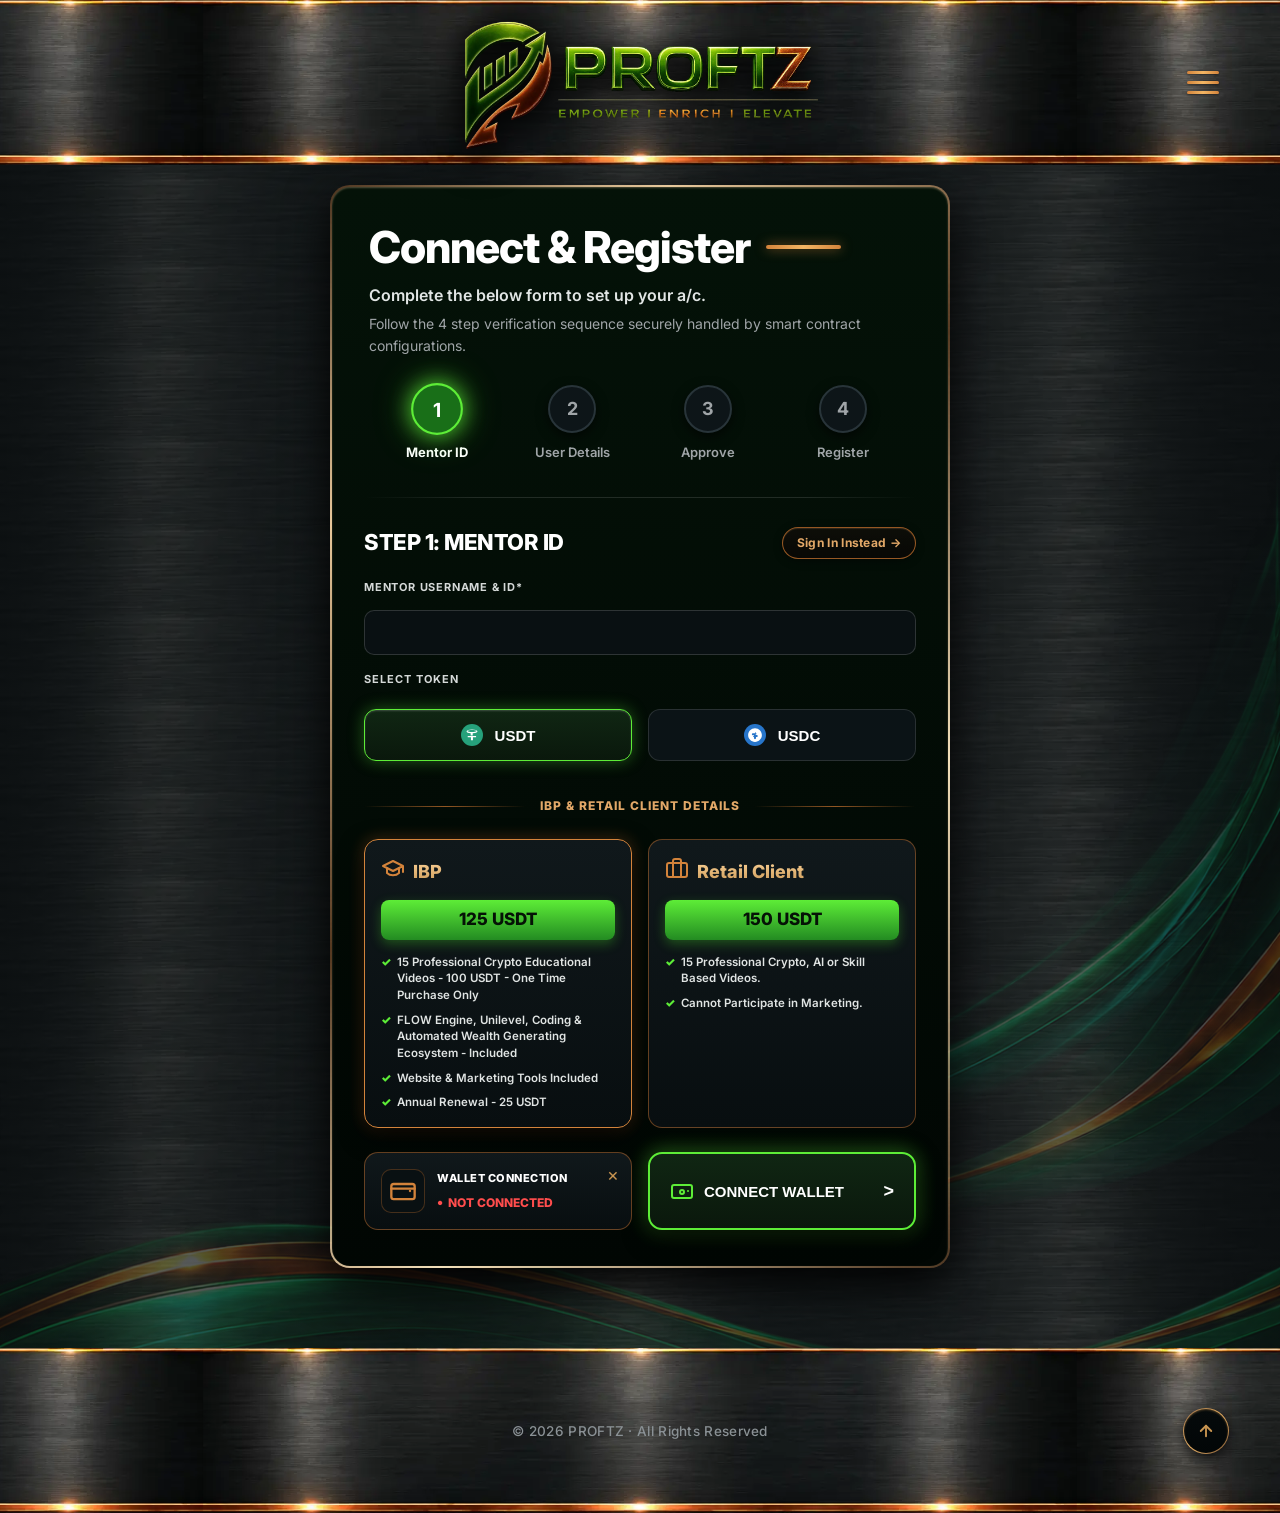
==== commit 2cc9dfbe: "Convert Sign In Instead links to copper stroked buttons across all registration stages" ====
--- a/login.html
+++ b/login.html
@@ -83,7 +83,7 @@
                 <div class="step-panel active" id="step-panel-1">
                     <div class="step-top-header">
                         <h2 class="step-main-heading">STEP 1: MENTOR ID</h2>
-                        <a href="#" class="signin-instead-link" onclick="toggleSignInPanel(event)">Sign In Instead &rarr;</a>
+                        <a href="#" class="btn-copper-stroke" onclick="toggleSignInPanel(event)">Sign In Instead &rarr;</a>
                     </div>
 
                     <form onsubmit="proceedToStep(event, 2)" class="step1-form">
@@ -188,7 +188,7 @@
                 <div class="step-panel" id="step-panel-2">
                     <div class="step-top-header">
                         <h2 class="step-main-heading">STEP 2: USER DETAILS</h2>
-                        <a href="#" onclick="toggleSignInPanel(event)" class="step-link-right">Sign In Instead &rarr;</a>
+                        <a href="#" onclick="toggleSignInPanel(event)" class="btn-copper-stroke">Sign In Instead &rarr;</a>
                     </div>
 
                     <!-- Active Network Bar -->
@@ -287,7 +287,7 @@
                 <div class="step-panel" id="step-panel-3">
                     <div class="step-top-header">
                         <h2 class="step-main-heading">STEP 3: APPROVE</h2>
-                        <a href="#" onclick="toggleSignInPanel(event)" class="step-link-right">Sign In Instead &rarr;</a>
+                        <a href="#" onclick="toggleSignInPanel(event)" class="btn-copper-stroke">Sign In Instead &rarr;</a>
                     </div>
 
                     <!-- Active Network Bar -->
@@ -329,10 +329,41 @@
                 <div class="step-panel" id="step-panel-4">
                     <div class="step-top-header">
                         <h2 class="step-main-heading">STEP 4: REGISTER</h2>
-                    </div>
-                    <button type="button" class="btn-primary submit-btn" onclick="finishRegistration()">
-                        <span>Complete Registration & Register &rarr;</span>
-                    </button>
+                        <a href="#" onclick="toggleSignInPanel(event)" class="btn-copper-stroke">Sign In Instead &rarr;</a>
+                    </div>
+
+                    <!-- Active Network Bar -->
+                    <div class="active-network-card">
+                        <div class="network-left">
+                            <div class="network-icon-box">
+                                <span class="green-live-dot"></span>
+                                <svg width="20" height="20" viewBox="0 0 24 24" fill="none" stroke="#2b9ee6" stroke-width="2" stroke-linecap="round" stroke-linejoin="round"><circle cx="12" cy="12" r="10"/><line x1="2" y1="12" x2="22" y2="12"/><path d="M12 2a15.3 15.3 0 0 1 4 10 15.3 15.3 0 0 1-4 10 15.3 15.3 0 0 1-4-10 15.3 15.3 0 0 1 4-10z"/></svg>
+                            </div>
+                            <div class="network-info-column">
+                                <span class="network-sublabel">• ACTIVE NETWORK</span>
+                                <span class="network-title">BNB Smart Chain Testnet</span>
+                            </div>
+                        </div>
+                        <div class="network-right">
+                            <span class="chain-label">CHAIN ID</span>
+                            <span class="chain-badge">#97</span>
+                        </div>
+                    </div>
+
+                    <!-- Allowance Approved Card -->
+                    <div class="approve-contract-box">
+                        <div class="register-success-icon">
+                            <svg width="24" height="24" viewBox="0 0 24 24" fill="none" stroke="#8ce62c" stroke-width="2.5" stroke-linecap="round" stroke-linejoin="round"><polyline points="20 6 9 17 4 12"/></svg>
+                        </div>
+                        <h3 class="approve-card-title">Allowance Approved Successfully!</h3>
+                        <p class="approve-card-desc">Your token allocation is unlocked. Click below to complete your <span class="highlight-green" id="step4-deposit-text">125 USDT deposit</span> and register your account.</p>
+                    </div>
+
+                    <!-- Action Buttons Row -->
+                    <div class="step3-action-row">
+                        <button type="button" class="btn-step-back-green" onclick="goToStep(3)">&larr; Back</button>
+                        <button type="button" class="btn-step-next-green" onclick="finishRegistration()">Deposit &amp; Register</button>
+                    </div>
                 </div>
             </div>
         </div>
@@ -375,16 +406,22 @@
             const boxRetail = document.getElementById('pkg-retail');
             const amtText = document.getElementById('approve-amount-text');
             const amtPill = document.getElementById('approve-pill-amount');
+            const step2Req = document.getElementById('step2-req-amount');
+            const step4Dep = document.getElementById('step4-deposit-text');
             if (pkg === 'ibp') {
                 boxIbp.classList.add('active');
                 boxRetail.classList.remove('active');
                 if (amtText) amtText.innerText = '125 USDT';
                 if (amtPill) amtPill.innerText = '125 USDT';
+                if (step2Req) step2Req.innerText = '125';
+                if (step4Dep) step4Dep.innerText = '125 USDT deposit';
             } else {
                 boxRetail.classList.add('active');
                 boxIbp.classList.remove('active');
                 if (amtText) amtText.innerText = '150 USDT';
                 if (amtPill) amtPill.innerText = '150 USDT';
+                if (step2Req) step2Req.innerText = '150';
+                if (step4Dep) step4Dep.innerText = '150 USDT deposit';
             }
         }
 
--- a/style.css
+++ b/style.css
@@ -1323,17 +1323,30 @@
     margin: 0;
 }
 
-.signin-instead-link {
-    color: #c89551;
-    font-size: 13px;
-    font-weight: 600;
+.btn-copper-stroke, .signin-instead-link, .step-link-right {
+    display: inline-flex;
+    align-items: center;
+    gap: 6px;
+    padding: 6px 14px;
+    background: linear-gradient(180deg, rgba(20, 14, 10, 0.6) 0%, rgba(10, 7, 5, 0.8) 100%);
+    border: 1px solid rgba(210, 121, 49, 0.7);
+    border-radius: 20px;
+    color: #e2a868;
+    font-size: 12px;
+    font-weight: 700;
+    letter-spacing: 0.3px;
     text-decoration: none;
-    transition: color 0.2s ease;
-}
-
-.signin-instead-link:hover {
-    color: #5ded37;
-    text-decoration: underline;
+    box-shadow: 0 2px 8px rgba(0, 0, 0, 0.4), inset 0 1px 1px rgba(255, 200, 140, 0.15);
+    transition: all 0.25s ease;
+}
+
+.btn-copper-stroke:hover, .signin-instead-link:hover, .step-link-right:hover {
+    background: linear-gradient(180deg, rgba(35, 22, 12, 0.85) 0%, rgba(20, 12, 6, 0.95) 100%);
+    border-color: #f3b664;
+    color: #ffffff;
+    box-shadow: 0 0 14px rgba(211, 131, 59, 0.45), inset 0 1px 2px rgba(255, 220, 160, 0.3);
+    transform: translateY(-1px);
+    text-decoration: none;
 }
 
 .form-label-caps {
@@ -1768,6 +1781,19 @@
     align-items: center;
     justify-content: center;
     margin-bottom: 16px;
+}
+
+.register-success-icon {
+    width: 52px;
+    height: 52px;
+    border-radius: 50%;
+    background: rgba(140, 230, 44, 0.08);
+    border: 1.5px solid rgba(140, 230, 44, 0.35);
+    display: flex;
+    align-items: center;
+    justify-content: center;
+    margin-bottom: 18px;
+    box-shadow: 0 0 16px rgba(140, 230, 44, 0.2);
 }
 
 .approve-card-title {
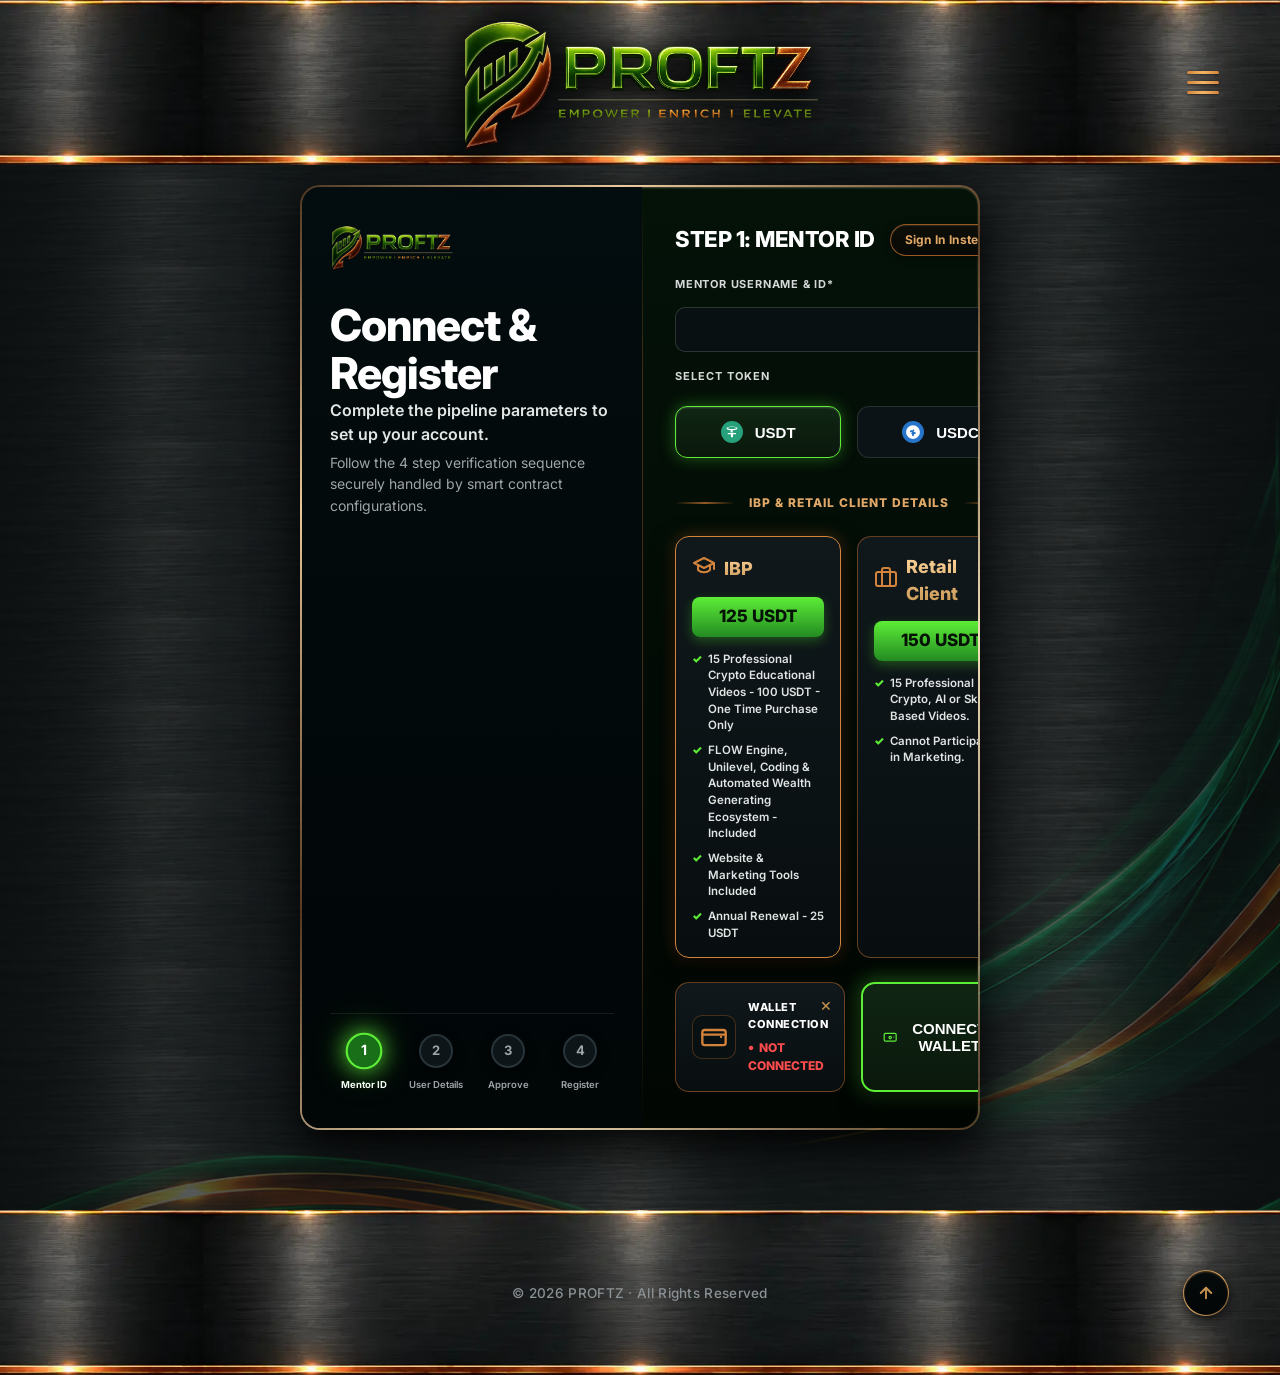
==== commit 9d6c4ff0: "Transform login modal into a 2-column split card layout with left sidebar block and right form steps" ====
--- a/login.html
+++ b/login.html
@@ -31,19 +31,21 @@
 
     <main class="login-container">
         <img src="public/design overlay.png" class="hero-design-overlay" alt="Design Overlay">
-        <video src="public/globe.mp4" class="hero-globe login-globe" autoplay loop muted playsinline webkit-playsinline preload="auto"></video>
-
-        <div class="login-wrapper">
-            <!-- Card Container -->
-            <div class="login-card">
-                <!-- Connect & Register Section Inside Card -->
-                <div class="connect-register-section">
-                    <div class="connect-header-row">
-                        <h1 class="connect-main-title">Connect & Register</h1>
-                        <span class="copper-accent-bar"></span>
-                    </div>
-                    <p class="connect-subtitle">Complete the below form to set up your a/c.</p>
-                    <p class="connect-desc">Follow the 4 step verification sequence securely handled by smart contract configurations.</p>
+        <video src="public/globe.mp4" class="hero-globe login-globe" autoplay loop muted playsinline webkit-playsinline preload="auto"></video>        <div class="login-wrapper">
+            <!-- Split 2-Column Card Container -->
+            <div class="login-card login-split-card">
+                
+                <!-- Left Column Sidebar Block -->
+                <div class="login-sidebar-left">
+                    <div class="sidebar-logo-box">
+                        <img src="public/lo.webp" alt="PROFTZ Logo" class="sidebar-logo-img">
+                    </div>
+
+                    <div class="sidebar-text-block">
+                        <h1 class="connect-main-title">Connect &amp; Register</h1>
+                        <p class="connect-subtitle">Complete the pipeline parameters to set up your account.</p>
+                        <p class="connect-desc">Follow the 4 step verification sequence securely handled by smart contract configurations.</p>
+                    </div>
 
                     <!-- 4-Step Process Tracker -->
                     <div class="step-tracker-row">
@@ -77,296 +79,300 @@
                     </div>
                 </div>
 
-                <div class="card-divider"></div>
-
-                <!-- Step 1: Mentor ID -->
-                <div class="step-panel active" id="step-panel-1">
-                    <div class="step-top-header">
-                        <h2 class="step-main-heading">STEP 1: MENTOR ID</h2>
-                        <a href="#" class="btn-copper-stroke" onclick="toggleSignInPanel(event)">Sign In Instead &rarr;</a>
-                    </div>
-
-                    <form onsubmit="proceedToStep(event, 2)" class="step1-form">
-                        <!-- Mentor Username -->
-                        <div class="form-group">
-                            <label for="mentor-username" class="form-label-caps">MENTOR USERNAME &amp; ID*</label>
-                            <input type="text" id="mentor-username" class="form-input-bordered" required>
-                        </div>
-
-                        <!-- Select Token -->
-                        <div class="form-group select-token-group">
-                            <label class="form-label-caps">SELECT TOKEN</label>
-                            <div class="token-selector-row">
-                                <button type="button" class="token-btn active" id="token-usdt" onclick="selectToken('usdt')">
-                                    <svg width="22" height="22" viewBox="0 0 32 32" fill="none"><circle cx="16" cy="16" r="16" fill="#26A17B"/><path d="M17.922 17.383c-.115.008-.267.016-.447.016-1.026 0-2.617-.066-3.791-.066-1.127 0-2.483.058-3.328.058-.295 0-.492 0-.582-.008v1.737c.721.008 1.95.016 3.197.016.484 0 .992 0 1.508-.008v4.656h2.893v-4.648c.55.008 1.082.008 1.582.008 1.238 0 2.37-.008 2.968-.016v-1.745z" fill="#FFF"/><path d="M16 8c-4.418 0-8 1.254-8 2.8 0 1.246 2.57 2.295 6.094 2.664v3.133c1.238 0 2.36-.008 2.953-.016v-3.117C20.914 13.094 24 12.046 24 10.8c0-1.546-3.582-2.8-8-2.8zm0 3.7c-3.1 0-5.8-.62-6.5-1.4.7-.78 3.4-1.4 6.5-1.4s5.8.62 6.5 1.4c-.7.78-3.4 1.4-6.5 1.4z" fill="#FFF"/></svg>
-                                    <span>USDT</span>
+                <!-- Vertical Split Divider -->
+                <div class="login-split-divider"></div>
+
+                <!-- Right Column Content Block -->
+                <div class="login-content-right">
+                    <!-- Step 1: Mentor ID -->
+                    <div class="step-panel active" id="step-panel-1">
+                        <div class="step-top-header">
+                            <h2 class="step-main-heading">STEP 1: MENTOR ID</h2>
+                            <a href="#" class="btn-copper-stroke" onclick="toggleSignInPanel(event)">Sign In Instead &rarr;</a>
+                        </div>
+
+                        <form onsubmit="proceedToStep(event, 2)" class="step1-form">
+                            <!-- Mentor Username -->
+                            <div class="form-group">
+                                <label for="mentor-username" class="form-label-caps">MENTOR USERNAME &amp; ID*</label>
+                                <input type="text" id="mentor-username" class="form-input-bordered" required>
+                            </div>
+
+                            <!-- Select Token -->
+                            <div class="form-group select-token-group">
+                                <label class="form-label-caps">SELECT TOKEN</label>
+                                <div class="token-selector-row">
+                                    <button type="button" class="token-btn active" id="token-usdt" onclick="selectToken('usdt')">
+                                        <svg width="22" height="22" viewBox="0 0 32 32" fill="none"><circle cx="16" cy="16" r="16" fill="#26A17B"/><path d="M17.922 17.383c-.115.008-.267.016-.447.016-1.026 0-2.617-.066-3.791-.066-1.127 0-2.483.058-3.328.058-.295 0-.492 0-.582-.008v1.737c.721.008 1.95.016 3.197.016.484 0 .992 0 1.508-.008v4.656h2.893v-4.648c.55.008 1.082.008 1.582.008 1.238 0 2.37-.008 2.968-.016v-1.745z" fill="#FFF"/><path d="M16 8c-4.418 0-8 1.254-8 2.8 0 1.246 2.57 2.295 6.094 2.664v3.133c1.238 0 2.36-.008 2.953-.016v-3.117C20.914 13.094 24 12.046 24 10.8c0-1.546-3.582-2.8-8-2.8zm0 3.7c-3.1 0-5.8-.62-6.5-1.4.7-.78 3.4-1.4 6.5-1.4s5.8.62 6.5 1.4c-.7.78-3.4 1.4-6.5 1.4z" fill="#FFF"/></svg>
+                                        <span>USDT</span>
+                                    </button>
+                                    <button type="button" class="token-btn" id="token-usdc" onclick="selectToken('usdc')">
+                                        <svg width="22" height="22" viewBox="0 0 32 32" fill="none"><circle cx="16" cy="16" r="16" fill="#2775CA"/><path d="M16 6c-5.523 0-10 4.477-10 10s4.477 10 10 10 10-4.477 10-10S21.523 6 16 6zm1.5 14.5c0 .828-.672 1.5-1.5 1.5s-1.5-.672-1.5-1.5V19h-1v-1.5h1v-1h-1.5c-.828 0-1.5-.672-1.5-1.5s.672-1.5 1.5-1.5H16V12h1v1.5h1V15h-1v1h1.5c.828 0 1.5.672 1.5 1.5s-.672 1.5-1.5 1.5H17.5v1.5z" fill="#FFF"/></svg>
+                                        <span>USDC</span>
+                                    </button>
+                                </div>
+                            </div>
+
+                            <!-- Section Divider -->
+                            <div class="ibp-details-divider">
+                                <span class="divider-line-left"></span>
+                                <span class="divider-label">IBP &amp; RETAIL CLIENT DETAILS</span>
+                                <span class="divider-line-right"></span>
+                            </div>
+
+                            <!-- Package Grid (IBP vs Retail Client) -->
+                            <div class="package-grid">
+                                <!-- IBP Package -->
+                                <div class="package-box active" id="pkg-ibp" onclick="selectPackage('ibp')">
+                                    <div class="pkg-header-line">
+                                        <div class="pkg-title-left">
+                                            <div class="pkg-icon-wrapper">
+                                                <svg width="24" height="24" viewBox="0 0 24 24" fill="none" stroke="#d3833b" stroke-width="2" stroke-linecap="round" stroke-linejoin="round"><path d="M22 10v6M2 10l10-5 10 5-10 5z"/><path d="M6 12v5c3 3 9 3 12 0v-5"/></svg>
+                                            </div>
+                                            <h3 class="pkg-heading gold-gradient-text">IBP</h3>
+                                        </div>
+                                    </div>
+                                    <div class="pkg-price-tag">125 USDT</div>
+                                    <ul class="pkg-feature-list">
+                                        <li><span class="green-check">&check;</span> 15 Professional Crypto Educational Videos - 100 USDT - One Time Purchase Only</li>
+                                        <li><span class="green-check">&check;</span> FLOW Engine, Unilevel, Coding &amp; Automated Wealth Generating Ecosystem - Included</li>
+                                        <li><span class="green-check">&check;</span> Website &amp; Marketing Tools Included</li>
+                                        <li><span class="green-check">&check;</span> Annual Renewal - 25 USDT</li>
+                                    </ul>
+                                </div>
+
+                                <!-- Retail Client Package -->
+                                <div class="package-box" id="pkg-retail" onclick="selectPackage('retail')">
+                                    <div class="pkg-header-line">
+                                        <div class="pkg-title-left">
+                                            <div class="pkg-icon-wrapper">
+                                                <svg width="24" height="24" viewBox="0 0 24 24" fill="none" stroke="#d3833b" stroke-width="2" stroke-linecap="round" stroke-linejoin="round"><rect x="2" y="7" width="20" height="14" rx="2" ry="2"/><path d="M16 21V5a2 2 0 0 0-2-2h-4a2 2 0 0 0-2 2v16"/></svg>
+                                            </div>
+                                            <h3 class="pkg-heading gold-gradient-text">Retail Client</h3>
+                                        </div>
+                                    </div>
+                                    <div class="pkg-price-tag">150 USDT</div>
+                                    <ul class="pkg-feature-list">
+                                        <li><span class="green-check">&check;</span> 15 Professional Crypto, AI or Skill Based Videos.</li>
+                                        <li><span class="green-check">&check;</span> Cannot Participate in Marketing.</li>
+                                    </ul>
+                                </div>
+                            </div>
+
+                            <!-- Wallet Connection Bottom Row -->
+                            <div class="wallet-action-row">
+                                <div class="wallet-status-card">
+                                    <span class="card-close-x">&times;</span>
+                                    <div class="status-card-inner">
+                                        <div class="wallet-image-box">
+                                            <svg width="28" height="28" viewBox="0 0 24 24" fill="none" stroke="#d3833b" stroke-width="2" stroke-linecap="round" stroke-linejoin="round">
+                                                <rect x="2" y="6" width="20" height="13" rx="2"></rect>
+                                                <path d="M18 12h.01"></path>
+                                                <path d="M2 10h20"></path>
+                                            </svg>
+                                        </div>
+                                        <div class="status-text-column">
+                                            <span class="status-heading">WALLET CONNECTION</span>
+                                            <span class="status-state-red"><span class="dot-red">&bull;</span> NOT CONNECTED</span>
+                                        </div>
+                                    </div>
+                                </div>
+
+                                <button type="button" class="connect-wallet-main-btn" onclick="triggerConnectWallet()">
+                                    <div class="btn-left-content">
+                                        <svg width="24" height="24" viewBox="0 0 24 24" fill="none" stroke="#5ded37" stroke-width="2" stroke-linecap="round" stroke-linejoin="round"><rect x="2" y="6" width="20" height="13" rx="2"/><path d="M18 12h.01"/><path d="M12 11a2 2 0 1 0 0 4 2 2 0 0 0 0-4z"/></svg>
+                                        <span>CONNECT WALLET</span>
+                                    </div>
+                                    <span class="btn-right-chevron">&gt;</span>
                                 </button>
-                                <button type="button" class="token-btn" id="token-usdc" onclick="selectToken('usdc')">
-                                    <svg width="22" height="22" viewBox="0 0 32 32" fill="none"><circle cx="16" cy="16" r="16" fill="#2775CA"/><path d="M16 6c-5.523 0-10 4.477-10 10s4.477 10 10 10 10-4.477 10-10S21.523 6 16 6zm1.5 14.5c0 .828-.672 1.5-1.5 1.5s-1.5-.672-1.5-1.5V19h-1v-1.5h1v-1h-1.5c-.828 0-1.5-.672-1.5-1.5s.672-1.5 1.5-1.5H16V12h1v1.5h1V15h-1v1h1.5c.828 0 1.5.672 1.5 1.5s-.672 1.5-1.5 1.5H17.5v1.5z" fill="#FFF"/></svg>
-                                    <span>USDC</span>
-                                </button>
-                            </div>
-                        </div>
-
-                        <!-- Section Divider -->
-                        <div class="ibp-details-divider">
-                            <span class="divider-line-left"></span>
-                            <span class="divider-label">IBP &amp; RETAIL CLIENT DETAILS</span>
-                            <span class="divider-line-right"></span>
-                        </div>
-
-                        <!-- Package Grid (IBP vs Retail Client) -->
-                        <div class="package-grid">
-                            <!-- IBP Package -->
-                            <div class="package-box active" id="pkg-ibp" onclick="selectPackage('ibp')">
-                                <div class="pkg-header-line">
-                                    <div class="pkg-title-left">
-                                        <div class="pkg-icon-wrapper">
-                                            <svg width="24" height="24" viewBox="0 0 24 24" fill="none" stroke="#d3833b" stroke-width="2" stroke-linecap="round" stroke-linejoin="round"><path d="M22 10v6M2 10l10-5 10 5-10 5z"/><path d="M6 12v5c3 3 9 3 12 0v-5"/></svg>
-                                        </div>
-                                        <h3 class="pkg-heading gold-gradient-text">IBP</h3>
-                                    </div>
-                                </div>
-                                <div class="pkg-price-tag">125 USDT</div>
-                                <ul class="pkg-feature-list">
-                                    <li><span class="green-check">&check;</span> 15 Professional Crypto Educational Videos - 100 USDT - One Time Purchase Only</li>
-                                    <li><span class="green-check">&check;</span> FLOW Engine, Unilevel, Coding &amp; Automated Wealth Generating Ecosystem - Included</li>
-                                    <li><span class="green-check">&check;</span> Website &amp; Marketing Tools Included</li>
-                                    <li><span class="green-check">&check;</span> Annual Renewal - 25 USDT</li>
-                                </ul>
-                            </div>
-
-                            <!-- Retail Client Package -->
-                            <div class="package-box" id="pkg-retail" onclick="selectPackage('retail')">
-                                <div class="pkg-header-line">
-                                    <div class="pkg-title-left">
-                                        <div class="pkg-icon-wrapper">
-                                            <svg width="24" height="24" viewBox="0 0 24 24" fill="none" stroke="#d3833b" stroke-width="2" stroke-linecap="round" stroke-linejoin="round"><rect x="2" y="7" width="20" height="14" rx="2" ry="2"/><path d="M16 21V5a2 2 0 0 0-2-2h-4a2 2 0 0 0-2 2v16"/></svg>
-                                        </div>
-                                        <h3 class="pkg-heading gold-gradient-text">Retail Client</h3>
-                                    </div>
-                                </div>
-                                <div class="pkg-price-tag">150 USDT</div>
-                                <ul class="pkg-feature-list">
-                                    <li><span class="green-check">&check;</span> 15 Professional Crypto, AI or Skill Based Videos.</li>
-                                    <li><span class="green-check">&check;</span> Cannot Participate in Marketing.</li>
-                                </ul>
-                            </div>
-                        </div>
-
-                        <!-- Wallet Connection Bottom Row -->
-                        <div class="wallet-action-row">
-                            <div class="wallet-status-card">
-                                <span class="card-close-x">&times;</span>
-                                <div class="status-card-inner">
-                                    <div class="wallet-image-box">
-                                        <svg width="28" height="28" viewBox="0 0 24 24" fill="none" stroke="#d3833b" stroke-width="2" stroke-linecap="round" stroke-linejoin="round">
-                                            <rect x="2" y="6" width="20" height="13" rx="2"></rect>
-                                            <path d="M18 12h.01"></path>
-                                            <path d="M2 10h20"></path>
-                                        </svg>
-                                    </div>
-                                    <div class="status-text-column">
-                                        <span class="status-heading">WALLET CONNECTION</span>
-                                        <span class="status-state-red"><span class="dot-red">&bull;</span> NOT CONNECTED</span>
-                                    </div>
-                                </div>
-                            </div>
-
-                            <button type="button" class="connect-wallet-main-btn" onclick="triggerConnectWallet()">
-                                <div class="btn-left-content">
-                                    <svg width="24" height="24" viewBox="0 0 24 24" fill="none" stroke="#5ded37" stroke-width="2" stroke-linecap="round" stroke-linejoin="round"><rect x="2" y="6" width="20" height="13" rx="2"/><path d="M18 12h.01"/><path d="M12 11a2 2 0 1 0 0 4 2 2 0 0 0 0-4z"/></svg>
-                                    <span>CONNECT WALLET</span>
-                                </div>
-                                <span class="btn-right-chevron">&gt;</span>
-                            </button>
-                        </div>
-                    </form>
-                </div>
-
-                <!-- Step 2: User Details -->
-                <div class="step-panel" id="step-panel-2">
-                    <div class="step-top-header">
-                        <h2 class="step-main-heading">STEP 2: USER DETAILS</h2>
-                        <a href="#" onclick="toggleSignInPanel(event)" class="btn-copper-stroke">Sign In Instead &rarr;</a>
-                    </div>
-
-                    <!-- Active Network Bar -->
-                    <div class="active-network-card">
-                        <div class="network-left">
-                            <div class="network-icon-box">
-                                <span class="green-live-dot"></span>
-                                <svg width="20" height="20" viewBox="0 0 24 24" fill="none" stroke="#2b9ee6" stroke-width="2" stroke-linecap="round" stroke-linejoin="round"><circle cx="12" cy="12" r="10"/><line x1="2" y1="12" x2="22" y2="12"/><path d="M12 2a15.3 15.3 0 0 1 4 10 15.3 15.3 0 0 1-4 10 15.3 15.3 0 0 1-4-10 15.3 15.3 0 0 1 4-10z"/></svg>
-                            </div>
-                            <div class="network-info-column">
-                                <span class="network-sublabel">• ACTIVE NETWORK</span>
-                                <span class="network-title">BNB Smart Chain Testnet</span>
-                            </div>
-                        </div>
-                        <div class="network-right">
-                            <span class="chain-label">CHAIN ID</span>
-                            <span class="chain-badge">#97</span>
-                        </div>
-                    </div>
-
-                    <!-- Required / Balance Row -->
-                    <div class="balance-info-card">
-                        <div class="bal-col-left">
-                            <div class="bal-label">
-                                <svg width="14" height="14" viewBox="0 0 24 24" fill="none" stroke="#72898f" stroke-width="2" stroke-linecap="round" stroke-linejoin="round"><rect x="2" y="7" width="20" height="14" rx="2" ry="2"/><path d="M16 21V5a2 2 0 0 0-2-2h-4a2 2 0 0 0-2 2v16"/></svg>
-                                <span>REQUIRED</span>
-                            </div>
-                            <div class="bal-val"><span id="step2-req-amount">125</span> <span class="highlight-green">USDT</span></div>
-                        </div>
-                        <div class="bal-divider"></div>
-                        <div class="bal-col-right">
-                            <div class="bal-label">
-                                <span>YOUR BALANCE</span>
-                            </div>
-                            <div class="bal-val">
-                                <span>150.00.00</span> <span class="denom">USDT</span>
-                                <span class="green-live-dot-sm"></span>
-                            </div>
-                        </div>
-                    </div>
-
-                    <form onsubmit="proceedToStep(event, 3)">
-                        <!-- Two Column Input Grid -->
-                        <div class="form-two-col-grid">
-                            <div class="form-group">
-                                <label for="reg-username" class="form-label-caps">USER NAME *</label>
-                                <input type="text" id="reg-username" class="form-input-bordered" required>
-                            </div>
-                            <div class="form-group">
-                                <label for="reg-fullname" class="form-label-caps">FULL NAME *</label>
-                                <input type="text" id="reg-fullname" class="form-input-bordered" required>
-                            </div>
-                        </div>
-
-                        <div class="form-two-col-grid">
-                            <div class="form-group">
-                                <label for="reg-email" class="form-label-caps">EMAIL ADDRESS *</label>
-                                <input type="email" id="reg-email" class="form-input-bordered" required>
-                            </div>
-                            <div class="form-group">
-                                <label for="reg-country" class="form-label-caps">COUNTRY *</label>
-                                <select id="reg-country" class="form-select-bordered" required>
-                                    <option value="" disabled selected>Select Country</option>
-                                    <option value="IN">India IN</option>
-                                    <option value="US">United States US</option>
-                                    <option value="UK">United Kingdom GB</option>
-                                    <option value="CA">Canada CA</option>
-                                    <option value="AE">United Arab Emirates AE</option>
-                                </select>
-                            </div>
-                        </div>
-
-                        <!-- Mobile Field -->
-                        <div class="form-group" style="margin-bottom: 24px;">
-                            <label class="form-label-caps">MOBILE *</label>
-                            <div class="phone-input-group">
-                                <select id="phone-code" class="phone-code-select">
-                                    <option value="+91" selected>+91</option>
-                                    <option value="+1">+1</option>
-                                    <option value="+44">+44</option>
-                                    <option value="+971">+971</option>
-                                </select>
-                                <input type="tel" id="reg-mobile" class="phone-number-input" required>
-                            </div>
-                        </div>
-
-                        <!-- Step 2 Action Buttons -->
+                            </div>
+                        </form>
+                    </div>
+
+                    <!-- Step 2: User Details -->
+                    <div class="step-panel" id="step-panel-2">
+                        <div class="step-top-header">
+                            <h2 class="step-main-heading">STEP 2: USER DETAILS</h2>
+                            <a href="#" onclick="toggleSignInPanel(event)" class="btn-copper-stroke">Sign In Instead &rarr;</a>
+                        </div>
+
+                        <!-- Active Network Bar -->
+                        <div class="active-network-card">
+                            <div class="network-left">
+                                <div class="network-icon-box">
+                                    <span class="green-live-dot"></span>
+                                    <svg width="20" height="20" viewBox="0 0 24 24" fill="none" stroke="#2b9ee6" stroke-width="2" stroke-linecap="round" stroke-linejoin="round"><circle cx="12" cy="12" r="10"/><line x1="2" y1="12" x2="22" y2="12"/><path d="M12 2a15.3 15.3 0 0 1 4 10 15.3 15.3 0 0 1-4 10 15.3 15.3 0 0 1-4-10 15.3 15.3 0 0 1 4-10z"/></svg>
+                                </div>
+                                <div class="network-info-column">
+                                    <span class="network-sublabel">• ACTIVE NETWORK</span>
+                                    <span class="network-title">BNB Smart Chain Testnet</span>
+                                </div>
+                            </div>
+                            <div class="network-right">
+                                <span class="chain-label">CHAIN ID</span>
+                                <span class="chain-badge">#97</span>
+                            </div>
+                        </div>
+
+                        <!-- Required / Balance Row -->
+                        <div class="balance-info-card">
+                            <div class="bal-col-left">
+                                <div class="bal-label">
+                                    <svg width="14" height="14" viewBox="0 0 24 24" fill="none" stroke="#72898f" stroke-width="2" stroke-linecap="round" stroke-linejoin="round"><rect x="2" y="7" width="20" height="14" rx="2" ry="2"/><path d="M16 21V5a2 2 0 0 0-2-2h-4a2 2 0 0 0-2 2v16"/></svg>
+                                    <span>REQUIRED</span>
+                                </div>
+                                <div class="bal-val"><span id="step2-req-amount">125</span> <span class="highlight-green">USDT</span></div>
+                            </div>
+                            <div class="bal-divider"></div>
+                            <div class="bal-col-right">
+                                <div class="bal-label">
+                                    <span>YOUR BALANCE</span>
+                                </div>
+                                <div class="bal-val">
+                                    <span>150.00.00</span> <span class="denom">USDT</span>
+                                    <span class="green-live-dot-sm"></span>
+                                </div>
+                            </div>
+                        </div>
+
+                        <form onsubmit="proceedToStep(event, 3)">
+                            <!-- Two Column Input Grid -->
+                            <div class="form-two-col-grid">
+                                <div class="form-group">
+                                    <label for="reg-username" class="form-label-caps">USER NAME *</label>
+                                    <input type="text" id="reg-username" class="form-input-bordered" required>
+                                </div>
+                                <div class="form-group">
+                                    <label for="reg-fullname" class="form-label-caps">FULL NAME *</label>
+                                    <input type="text" id="reg-fullname" class="form-input-bordered" required>
+                                </div>
+                            </div>
+
+                            <div class="form-two-col-grid">
+                                <div class="form-group">
+                                    <label for="reg-email" class="form-label-caps">EMAIL ADDRESS *</label>
+                                    <input type="email" id="reg-email" class="form-input-bordered" required>
+                                </div>
+                                <div class="form-group">
+                                    <label for="reg-country" class="form-label-caps">COUNTRY *</label>
+                                    <select id="reg-country" class="form-select-bordered" required>
+                                        <option value="" disabled selected>Select Country</option>
+                                        <option value="IN">India IN</option>
+                                        <option value="US">United States US</option>
+                                        <option value="UK">United Kingdom GB</option>
+                                        <option value="CA">Canada CA</option>
+                                        <option value="AE">United Arab Emirates AE</option>
+                                    </select>
+                                </div>
+                            </div>
+
+                            <!-- Mobile Field -->
+                            <div class="form-group" style="margin-bottom: 24px;">
+                                <label class="form-label-caps">MOBILE *</label>
+                                <div class="phone-input-group">
+                                    <select id="phone-code" class="phone-code-select">
+                                        <option value="+91" selected>+91</option>
+                                        <option value="+1">+1</option>
+                                        <option value="+44">+44</option>
+                                        <option value="+971">+971</option>
+                                    </select>
+                                    <input type="tel" id="reg-mobile" class="phone-number-input" required>
+                                </div>
+                            </div>
+
+                            <!-- Step 2 Action Buttons -->
+                            <div class="step3-action-row">
+                                <button type="button" class="btn-step-back-green" onclick="goToStep(1)">&larr; Back</button>
+                                <button type="submit" class="btn-step-next-green">Next &rarr;</button>
+                            </div>
+                        </form>
+                    </div>
+
+                    <!-- Step 3: Approve -->
+                    <div class="step-panel" id="step-panel-3">
+                        <div class="step-top-header">
+                            <h2 class="step-main-heading">STEP 3: APPROVE</h2>
+                            <a href="#" onclick="toggleSignInPanel(event)" class="btn-copper-stroke">Sign In Instead &rarr;</a>
+                        </div>
+
+                        <!-- Active Network Bar -->
+                        <div class="active-network-card">
+                            <div class="network-left">
+                                <div class="network-icon-box">
+                                    <span class="green-live-dot"></span>
+                                    <svg width="20" height="20" viewBox="0 0 24 24" fill="none" stroke="#2b9ee6" stroke-width="2" stroke-linecap="round" stroke-linejoin="round"><circle cx="12" cy="12" r="10"/><line x1="2" y1="12" x2="22" y2="12"/><path d="M12 2a15.3 15.3 0 0 1 4 10 15.3 15.3 0 0 1-4 10 15.3 15.3 0 0 1-4-10 15.3 15.3 0 0 1 4-10z"/></svg>
+                                </div>
+                                <div class="network-info-column">
+                                    <span class="network-sublabel">• ACTIVE NETWORK</span>
+                                    <span class="network-title">BNB Smart Chain Testnet</span>
+                                </div>
+                            </div>
+                            <div class="network-right">
+                                <span class="chain-label">CHAIN ID</span>
+                                <span class="chain-badge">#97</span>
+                            </div>
+                        </div>
+
+                        <!-- Approve Contract Allowance Box -->
+                        <div class="approve-contract-box">
+                            <div class="approve-warning-icon">
+                                <svg width="26" height="26" viewBox="0 0 24 24" fill="none" stroke="#8ce62c" stroke-width="2" stroke-linecap="round" stroke-linejoin="round"><path d="M10.29 3.86L1.82 18a2 2 0 0 0 1.71 3h16.94a2 2 0 0 0 1.71-3L13.71 3.86a2 2 0 0 0-3.42 0z"/><line x1="12" y1="9" x2="12" y2="13"/><line x1="12" y1="17" x2="12.01" y2="17"/></svg>
+                            </div>
+                            <h3 class="approve-card-title">Approve Contract Allowance</h3>
+                            <p class="approve-card-desc">Please approve the <span class="highlight-green" id="approve-amount-text">125 USDT</span> token allowance to proceed with your purchase &amp; unlock account registration.</p>
+                            <div class="approve-pill">Required: <span id="approve-pill-amount">125 USDT</span></div>
+                        </div>
+
+                        <!-- Action Buttons Row -->
                         <div class="step3-action-row">
-                            <button type="button" class="btn-step-back-green" onclick="goToStep(1)">&larr; Back</button>
-                            <button type="submit" class="btn-step-next-green">Next &rarr;</button>
-                        </div>
-                    </form>
-                </div>
-
-                <!-- Step 3: Approve -->
-                <div class="step-panel" id="step-panel-3">
-                    <div class="step-top-header">
-                        <h2 class="step-main-heading">STEP 3: APPROVE</h2>
-                        <a href="#" onclick="toggleSignInPanel(event)" class="btn-copper-stroke">Sign In Instead &rarr;</a>
-                    </div>
-
-                    <!-- Active Network Bar -->
-                    <div class="active-network-card">
-                        <div class="network-left">
-                            <div class="network-icon-box">
-                                <span class="green-live-dot"></span>
-                                <svg width="20" height="20" viewBox="0 0 24 24" fill="none" stroke="#2b9ee6" stroke-width="2" stroke-linecap="round" stroke-linejoin="round"><circle cx="12" cy="12" r="10"/><line x1="2" y1="12" x2="22" y2="12"/><path d="M12 2a15.3 15.3 0 0 1 4 10 15.3 15.3 0 0 1-4 10 15.3 15.3 0 0 1-4-10 15.3 15.3 0 0 1 4-10z"/></svg>
-                            </div>
-                            <div class="network-info-column">
-                                <span class="network-sublabel">• ACTIVE NETWORK</span>
-                                <span class="network-title">BNB Smart Chain Testnet</span>
-                            </div>
-                        </div>
-                        <div class="network-right">
-                            <span class="chain-label">CHAIN ID</span>
-                            <span class="chain-badge">#97</span>
-                        </div>
-                    </div>
-
-                    <!-- Approve Contract Allowance Box -->
-                    <div class="approve-contract-box">
-                        <div class="approve-warning-icon">
-                            <svg width="26" height="26" viewBox="0 0 24 24" fill="none" stroke="#8ce62c" stroke-width="2" stroke-linecap="round" stroke-linejoin="round"><path d="M10.29 3.86L1.82 18a2 2 0 0 0 1.71 3h16.94a2 2 0 0 0 1.71-3L13.71 3.86a2 2 0 0 0-3.42 0z"/><line x1="12" y1="9" x2="12" y2="13"/><line x1="12" y1="17" x2="12.01" y2="17"/></svg>
-                        </div>
-                        <h3 class="approve-card-title">Approve Contract Allowance</h3>
-                        <p class="approve-card-desc">Please approve the <span class="highlight-green" id="approve-amount-text">125 USDT</span> token allowance to proceed with your purchase &amp; unlock account registration.</p>
-                        <div class="approve-pill">Required: <span id="approve-pill-amount">125 USDT</span></div>
-                    </div>
-
-                    <!-- Action Buttons Row -->
-                    <div class="step3-action-row">
-                        <button type="button" class="btn-step-back" onclick="goToStep(2)">&larr; Back</button>
-                        <button type="button" class="btn-step-approve" onclick="goToStep(4)">Approve</button>
-                    </div>
-                </div>
-
-                <!-- Step 4: Register -->
-                <div class="step-panel" id="step-panel-4">
-                    <div class="step-top-header">
-                        <h2 class="step-main-heading">STEP 4: REGISTER</h2>
-                        <a href="#" onclick="toggleSignInPanel(event)" class="btn-copper-stroke">Sign In Instead &rarr;</a>
-                    </div>
-
-                    <!-- Active Network Bar -->
-                    <div class="active-network-card">
-                        <div class="network-left">
-                            <div class="network-icon-box">
-                                <span class="green-live-dot"></span>
-                                <svg width="20" height="20" viewBox="0 0 24 24" fill="none" stroke="#2b9ee6" stroke-width="2" stroke-linecap="round" stroke-linejoin="round"><circle cx="12" cy="12" r="10"/><line x1="2" y1="12" x2="22" y2="12"/><path d="M12 2a15.3 15.3 0 0 1 4 10 15.3 15.3 0 0 1-4 10 15.3 15.3 0 0 1-4-10 15.3 15.3 0 0 1 4-10z"/></svg>
-                            </div>
-                            <div class="network-info-column">
-                                <span class="network-sublabel">• ACTIVE NETWORK</span>
-                                <span class="network-title">BNB Smart Chain Testnet</span>
-                            </div>
-                        </div>
-                        <div class="network-right">
-                            <span class="chain-label">CHAIN ID</span>
-                            <span class="chain-badge">#97</span>
-                        </div>
-                    </div>
-
-                    <!-- Allowance Approved Card -->
-                    <div class="approve-contract-box">
-                        <div class="register-success-icon">
-                            <svg width="24" height="24" viewBox="0 0 24 24" fill="none" stroke="#8ce62c" stroke-width="2.5" stroke-linecap="round" stroke-linejoin="round"><polyline points="20 6 9 17 4 12"/></svg>
-                        </div>
-                        <h3 class="approve-card-title">Allowance Approved Successfully!</h3>
-                        <p class="approve-card-desc">Your token allocation is unlocked. Click below to complete your <span class="highlight-green" id="step4-deposit-text">125 USDT deposit</span> and register your account.</p>
-                    </div>
-
-                    <!-- Action Buttons Row -->
-                    <div class="step3-action-row">
-                        <button type="button" class="btn-step-back-green" onclick="goToStep(3)">&larr; Back</button>
-                        <button type="button" class="btn-step-next-green" onclick="finishRegistration()">Deposit &amp; Register</button>
+                            <button type="button" class="btn-step-back" onclick="goToStep(2)">&larr; Back</button>
+                            <button type="button" class="btn-step-approve" onclick="goToStep(4)">Approve</button>
+                        </div>
+                    </div>
+
+                    <!-- Step 4: Register -->
+                    <div class="step-panel" id="step-panel-4">
+                        <div class="step-top-header">
+                            <h2 class="step-main-heading">STEP 4: REGISTER</h2>
+                            <a href="#" onclick="toggleSignInPanel(event)" class="btn-copper-stroke">Sign In Instead &rarr;</a>
+                        </div>
+
+                        <!-- Active Network Bar -->
+                        <div class="active-network-card">
+                            <div class="network-left">
+                                <div class="network-icon-box">
+                                    <span class="green-live-dot"></span>
+                                    <svg width="20" height="20" viewBox="0 0 24 24" fill="none" stroke="#2b9ee6" stroke-width="2" stroke-linecap="round" stroke-linejoin="round"><circle cx="12" cy="12" r="10"/><line x1="2" y1="12" x2="22" y2="12"/><path d="M12 2a15.3 15.3 0 0 1 4 10 15.3 15.3 0 0 1-4 10 15.3 15.3 0 0 1 4-10z"/></svg>
+                                </div>
+                                <div class="network-info-column">
+                                    <span class="network-sublabel">• ACTIVE NETWORK</span>
+                                    <span class="network-title">BNB Smart Chain Testnet</span>
+                                </div>
+                            </div>
+                            <div class="network-right">
+                                <span class="chain-label">CHAIN ID</span>
+                                <span class="chain-badge">#97</span>
+                            </div>
+                        </div>
+
+                        <!-- Allowance Approved Card -->
+                        <div class="approve-contract-box">
+                            <div class="register-success-icon">
+                                <svg width="24" height="24" viewBox="0 0 24 24" fill="none" stroke="#8ce62c" stroke-width="2.5" stroke-linecap="round" stroke-linejoin="round"><polyline points="20 6 9 17 4 12"/></svg>
+                            </div>
+                            <h3 class="approve-card-title">Allowance Approved Successfully!</h3>
+                            <p class="approve-card-desc">Your token allocation is unlocked. Click below to complete your <span class="highlight-green" id="step4-deposit-text">125 USDT deposit</span> and register your account.</p>
+                        </div>
+
+                        <!-- Action Buttons Row -->
+                        <div class="step3-action-row">
+                            <button type="button" class="btn-step-back-green" onclick="goToStep(3)">&larr; Back</button>
+                            <button type="button" class="btn-step-next-green" onclick="finishRegistration()">Deposit &amp; Register</button>
+                        </div>
                     </div>
                 </div>
             </div>
-        </div>
+        </div>  </div>
     </main>
 
     <script>
--- a/style.css
+++ b/style.css
@@ -964,14 +964,73 @@
 .login-card {
     position: relative;
     width: 100%;
-    max-width: 620px;
+    max-width: 1060px;
     background: linear-gradient(180deg, #041208 0%, #010603 100%) padding-box,
                 linear-gradient(135deg, rgba(210, 121, 49, 0.3) 0%, rgba(255, 220, 170, 0.9) 20%, rgba(210, 121, 49, 0.35) 45%, rgba(255, 235, 195, 0.95) 70%, rgba(210, 121, 49, 0.3) 100%) border-box;
     border: 2px solid transparent;
     border-radius: 20px;
-    padding: 36px 32px;
+    padding: 0;
     box-shadow: 0 16px 45px rgba(0, 0, 0, 0.95), inset 0 1px 2px rgba(255, 220, 170, 0.3);
     z-index: 2;
+    overflow: hidden;
+}
+
+.login-split-card {
+    display: grid;
+    grid-template-columns: 340px 1px 1fr;
+}
+
+.login-sidebar-left {
+    padding: 36px 28px;
+    display: flex;
+    flex-direction: column;
+    justify-content: space-between;
+    background: linear-gradient(180deg, #030c0e 0%, #010607 100%);
+}
+
+.sidebar-logo-box {
+    margin-bottom: 24px;
+}
+
+.sidebar-logo-img {
+    height: 48px;
+    max-width: 180px;
+    object-fit: contain;
+}
+
+.sidebar-text-block {
+    margin-bottom: 24px;
+}
+
+.login-split-divider {
+    width: 1px;
+    background: linear-gradient(180deg, transparent 0%, rgba(210, 121, 49, 0.3) 20%, rgba(210, 121, 49, 0.3) 80%, transparent 100%);
+}
+
+.login-content-right {
+    padding: 36px 32px;
+    display: flex;
+    flex-direction: column;
+}
+
+.login-sidebar-left .step-tracker-row {
+    margin-top: auto;
+    display: flex;
+    justify-content: space-between;
+    align-items: flex-start;
+    gap: 4px;
+    padding-top: 20px;
+    border-top: 1px solid rgba(255, 255, 255, 0.08);
+}
+
+.login-sidebar-left .step-circle {
+    width: 34px;
+    height: 34px;
+    font-size: 13px;
+}
+
+.login-sidebar-left .step-title {
+    font-size: 9.5px;
 }
 
 .card-divider {
@@ -2041,6 +2100,24 @@
     box-shadow: 0 0 22px rgba(140, 230, 44, 0.55);
 }
 
+@media (max-width: 900px) {
+    .login-split-card {
+        grid-template-columns: 1fr !important;
+        max-width: 600px !important;
+    }
+    .login-split-divider {
+        display: none !important;
+    }
+    .login-sidebar-left {
+        border-right: none !important;
+        border-bottom: 1px solid rgba(255, 255, 255, 0.08);
+        padding: 24px 20px !important;
+    }
+    .login-content-right {
+        padding: 24px 20px !important;
+    }
+}
+
 /* Responsive Package & Wallet Grids */
 @media (max-width: 600px) {
     .package-grid, .form-two-col-grid {
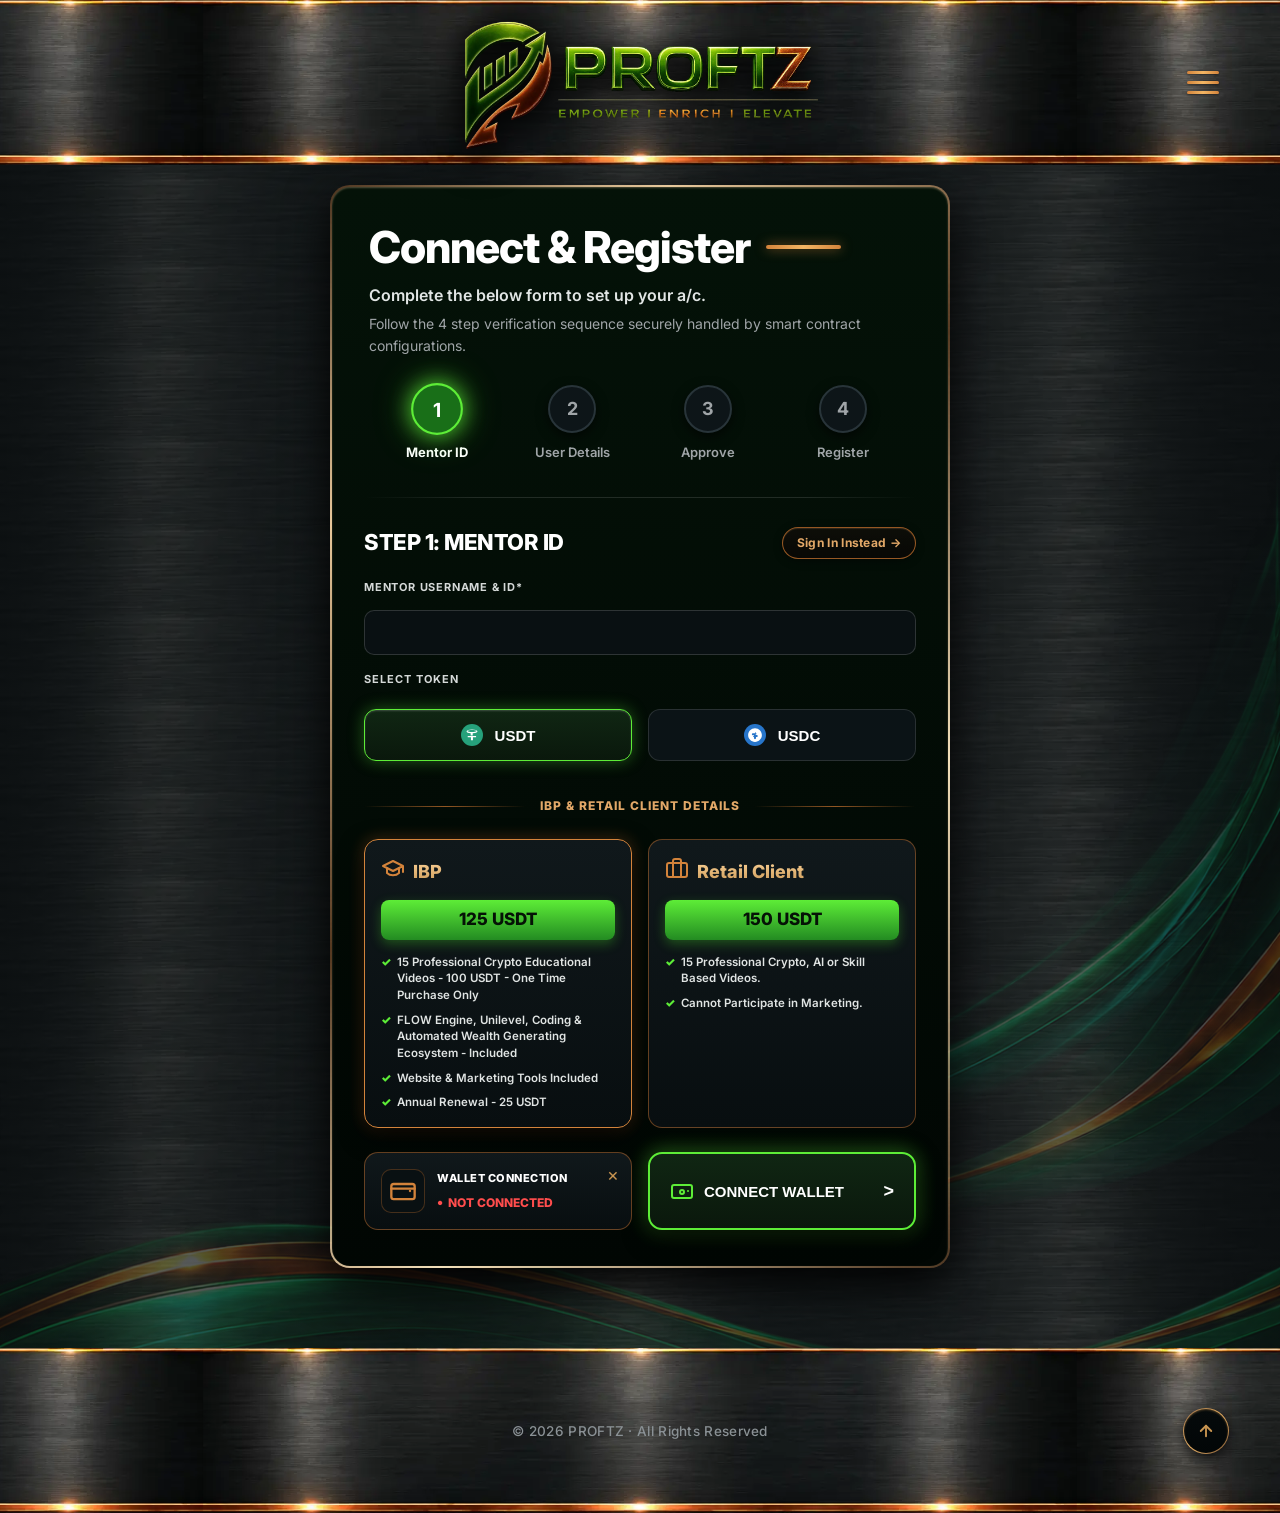
==== commit 8974dc1e: "Optimize crypto ticker flex layout for 100% width distribution and zero empty end gap on desktop" ====
--- a/login.html
+++ b/login.html
@@ -31,21 +31,19 @@
 
     <main class="login-container">
         <img src="public/design overlay.png" class="hero-design-overlay" alt="Design Overlay">
-        <video src="public/globe.mp4" class="hero-globe login-globe" autoplay loop muted playsinline webkit-playsinline preload="auto"></video>        <div class="login-wrapper">
-            <!-- Split 2-Column Card Container -->
-            <div class="login-card login-split-card">
-                
-                <!-- Left Column Sidebar Block -->
-                <div class="login-sidebar-left">
-                    <div class="sidebar-logo-box">
-                        <img src="public/lo.webp" alt="PROFTZ Logo" class="sidebar-logo-img">
-                    </div>
-
-                    <div class="sidebar-text-block">
-                        <h1 class="connect-main-title">Connect &amp; Register</h1>
-                        <p class="connect-subtitle">Complete the pipeline parameters to set up your account.</p>
-                        <p class="connect-desc">Follow the 4 step verification sequence securely handled by smart contract configurations.</p>
-                    </div>
+        <video src="public/globe.mp4" class="hero-globe login-globe" autoplay loop muted playsinline webkit-playsinline preload="auto"></video>
+
+        <div class="login-wrapper">
+            <!-- Card Container -->
+            <div class="login-card">
+                <!-- Connect & Register Section Inside Card -->
+                <div class="connect-register-section">
+                    <div class="connect-header-row">
+                        <h1 class="connect-main-title">Connect & Register</h1>
+                        <span class="copper-accent-bar"></span>
+                    </div>
+                    <p class="connect-subtitle">Complete the below form to set up your a/c.</p>
+                    <p class="connect-desc">Follow the 4 step verification sequence securely handled by smart contract configurations.</p>
 
                     <!-- 4-Step Process Tracker -->
                     <div class="step-tracker-row">
@@ -79,300 +77,296 @@
                     </div>
                 </div>
 
-                <!-- Vertical Split Divider -->
-                <div class="login-split-divider"></div>
-
-                <!-- Right Column Content Block -->
-                <div class="login-content-right">
-                    <!-- Step 1: Mentor ID -->
-                    <div class="step-panel active" id="step-panel-1">
-                        <div class="step-top-header">
-                            <h2 class="step-main-heading">STEP 1: MENTOR ID</h2>
-                            <a href="#" class="btn-copper-stroke" onclick="toggleSignInPanel(event)">Sign In Instead &rarr;</a>
-                        </div>
-
-                        <form onsubmit="proceedToStep(event, 2)" class="step1-form">
-                            <!-- Mentor Username -->
-                            <div class="form-group">
-                                <label for="mentor-username" class="form-label-caps">MENTOR USERNAME &amp; ID*</label>
-                                <input type="text" id="mentor-username" class="form-input-bordered" required>
-                            </div>
-
-                            <!-- Select Token -->
-                            <div class="form-group select-token-group">
-                                <label class="form-label-caps">SELECT TOKEN</label>
-                                <div class="token-selector-row">
-                                    <button type="button" class="token-btn active" id="token-usdt" onclick="selectToken('usdt')">
-                                        <svg width="22" height="22" viewBox="0 0 32 32" fill="none"><circle cx="16" cy="16" r="16" fill="#26A17B"/><path d="M17.922 17.383c-.115.008-.267.016-.447.016-1.026 0-2.617-.066-3.791-.066-1.127 0-2.483.058-3.328.058-.295 0-.492 0-.582-.008v1.737c.721.008 1.95.016 3.197.016.484 0 .992 0 1.508-.008v4.656h2.893v-4.648c.55.008 1.082.008 1.582.008 1.238 0 2.37-.008 2.968-.016v-1.745z" fill="#FFF"/><path d="M16 8c-4.418 0-8 1.254-8 2.8 0 1.246 2.57 2.295 6.094 2.664v3.133c1.238 0 2.36-.008 2.953-.016v-3.117C20.914 13.094 24 12.046 24 10.8c0-1.546-3.582-2.8-8-2.8zm0 3.7c-3.1 0-5.8-.62-6.5-1.4.7-.78 3.4-1.4 6.5-1.4s5.8.62 6.5 1.4c-.7.78-3.4 1.4-6.5 1.4z" fill="#FFF"/></svg>
-                                        <span>USDT</span>
-                                    </button>
-                                    <button type="button" class="token-btn" id="token-usdc" onclick="selectToken('usdc')">
-                                        <svg width="22" height="22" viewBox="0 0 32 32" fill="none"><circle cx="16" cy="16" r="16" fill="#2775CA"/><path d="M16 6c-5.523 0-10 4.477-10 10s4.477 10 10 10 10-4.477 10-10S21.523 6 16 6zm1.5 14.5c0 .828-.672 1.5-1.5 1.5s-1.5-.672-1.5-1.5V19h-1v-1.5h1v-1h-1.5c-.828 0-1.5-.672-1.5-1.5s.672-1.5 1.5-1.5H16V12h1v1.5h1V15h-1v1h1.5c.828 0 1.5.672 1.5 1.5s-.672 1.5-1.5 1.5H17.5v1.5z" fill="#FFF"/></svg>
-                                        <span>USDC</span>
-                                    </button>
-                                </div>
-                            </div>
-
-                            <!-- Section Divider -->
-                            <div class="ibp-details-divider">
-                                <span class="divider-line-left"></span>
-                                <span class="divider-label">IBP &amp; RETAIL CLIENT DETAILS</span>
-                                <span class="divider-line-right"></span>
-                            </div>
-
-                            <!-- Package Grid (IBP vs Retail Client) -->
-                            <div class="package-grid">
-                                <!-- IBP Package -->
-                                <div class="package-box active" id="pkg-ibp" onclick="selectPackage('ibp')">
-                                    <div class="pkg-header-line">
-                                        <div class="pkg-title-left">
-                                            <div class="pkg-icon-wrapper">
-                                                <svg width="24" height="24" viewBox="0 0 24 24" fill="none" stroke="#d3833b" stroke-width="2" stroke-linecap="round" stroke-linejoin="round"><path d="M22 10v6M2 10l10-5 10 5-10 5z"/><path d="M6 12v5c3 3 9 3 12 0v-5"/></svg>
-                                            </div>
-                                            <h3 class="pkg-heading gold-gradient-text">IBP</h3>
+                <div class="card-divider"></div>
+
+                <!-- Step 1: Mentor ID -->
+                <div class="step-panel active" id="step-panel-1">
+                    <div class="step-top-header">
+                        <h2 class="step-main-heading">STEP 1: MENTOR ID</h2>
+                        <a href="#" class="btn-copper-stroke" onclick="toggleSignInPanel(event)">Sign In Instead &rarr;</a>
+                    </div>
+
+                    <form onsubmit="proceedToStep(event, 2)" class="step1-form">
+                        <!-- Mentor Username -->
+                        <div class="form-group">
+                            <label for="mentor-username" class="form-label-caps">MENTOR USERNAME &amp; ID*</label>
+                            <input type="text" id="mentor-username" class="form-input-bordered" required>
+                        </div>
+
+                        <!-- Select Token -->
+                        <div class="form-group select-token-group">
+                            <label class="form-label-caps">SELECT TOKEN</label>
+                            <div class="token-selector-row">
+                                <button type="button" class="token-btn active" id="token-usdt" onclick="selectToken('usdt')">
+                                    <svg width="22" height="22" viewBox="0 0 32 32" fill="none"><circle cx="16" cy="16" r="16" fill="#26A17B"/><path d="M17.922 17.383c-.115.008-.267.016-.447.016-1.026 0-2.617-.066-3.791-.066-1.127 0-2.483.058-3.328.058-.295 0-.492 0-.582-.008v1.737c.721.008 1.95.016 3.197.016.484 0 .992 0 1.508-.008v4.656h2.893v-4.648c.55.008 1.082.008 1.582.008 1.238 0 2.37-.008 2.968-.016v-1.745z" fill="#FFF"/><path d="M16 8c-4.418 0-8 1.254-8 2.8 0 1.246 2.57 2.295 6.094 2.664v3.133c1.238 0 2.36-.008 2.953-.016v-3.117C20.914 13.094 24 12.046 24 10.8c0-1.546-3.582-2.8-8-2.8zm0 3.7c-3.1 0-5.8-.62-6.5-1.4.7-.78 3.4-1.4 6.5-1.4s5.8.62 6.5 1.4c-.7.78-3.4 1.4-6.5 1.4z" fill="#FFF"/></svg>
+                                    <span>USDT</span>
+                                </button>
+                                <button type="button" class="token-btn" id="token-usdc" onclick="selectToken('usdc')">
+                                    <svg width="22" height="22" viewBox="0 0 32 32" fill="none"><circle cx="16" cy="16" r="16" fill="#2775CA"/><path d="M16 6c-5.523 0-10 4.477-10 10s4.477 10 10 10 10-4.477 10-10S21.523 6 16 6zm1.5 14.5c0 .828-.672 1.5-1.5 1.5s-1.5-.672-1.5-1.5V19h-1v-1.5h1v-1h-1.5c-.828 0-1.5-.672-1.5-1.5s.672-1.5 1.5-1.5H16V12h1v1.5h1V15h-1v1h1.5c.828 0 1.5.672 1.5 1.5s-.672 1.5-1.5 1.5H17.5v1.5z" fill="#FFF"/></svg>
+                                    <span>USDC</span>
+                                </button>
+                            </div>
+                        </div>
+
+                        <!-- Section Divider -->
+                        <div class="ibp-details-divider">
+                            <span class="divider-line-left"></span>
+                            <span class="divider-label">IBP &amp; RETAIL CLIENT DETAILS</span>
+                            <span class="divider-line-right"></span>
+                        </div>
+
+                        <!-- Package Grid (IBP vs Retail Client) -->
+                        <div class="package-grid">
+                            <!-- IBP Package -->
+                            <div class="package-box active" id="pkg-ibp" onclick="selectPackage('ibp')">
+                                <div class="pkg-header-line">
+                                    <div class="pkg-title-left">
+                                        <div class="pkg-icon-wrapper">
+                                            <svg width="24" height="24" viewBox="0 0 24 24" fill="none" stroke="#d3833b" stroke-width="2" stroke-linecap="round" stroke-linejoin="round"><path d="M22 10v6M2 10l10-5 10 5-10 5z"/><path d="M6 12v5c3 3 9 3 12 0v-5"/></svg>
                                         </div>
-                                    </div>
-                                    <div class="pkg-price-tag">125 USDT</div>
-                                    <ul class="pkg-feature-list">
-                                        <li><span class="green-check">&check;</span> 15 Professional Crypto Educational Videos - 100 USDT - One Time Purchase Only</li>
-                                        <li><span class="green-check">&check;</span> FLOW Engine, Unilevel, Coding &amp; Automated Wealth Generating Ecosystem - Included</li>
-                                        <li><span class="green-check">&check;</span> Website &amp; Marketing Tools Included</li>
-                                        <li><span class="green-check">&check;</span> Annual Renewal - 25 USDT</li>
-                                    </ul>
-                                </div>
-
-                                <!-- Retail Client Package -->
-                                <div class="package-box" id="pkg-retail" onclick="selectPackage('retail')">
-                                    <div class="pkg-header-line">
-                                        <div class="pkg-title-left">
-                                            <div class="pkg-icon-wrapper">
-                                                <svg width="24" height="24" viewBox="0 0 24 24" fill="none" stroke="#d3833b" stroke-width="2" stroke-linecap="round" stroke-linejoin="round"><rect x="2" y="7" width="20" height="14" rx="2" ry="2"/><path d="M16 21V5a2 2 0 0 0-2-2h-4a2 2 0 0 0-2 2v16"/></svg>
-                                            </div>
-                                            <h3 class="pkg-heading gold-gradient-text">Retail Client</h3>
-                                        </div>
-                                    </div>
-                                    <div class="pkg-price-tag">150 USDT</div>
-                                    <ul class="pkg-feature-list">
-                                        <li><span class="green-check">&check;</span> 15 Professional Crypto, AI or Skill Based Videos.</li>
-                                        <li><span class="green-check">&check;</span> Cannot Participate in Marketing.</li>
-                                    </ul>
-                                </div>
-                            </div>
-
-                            <!-- Wallet Connection Bottom Row -->
-                            <div class="wallet-action-row">
-                                <div class="wallet-status-card">
-                                    <span class="card-close-x">&times;</span>
-                                    <div class="status-card-inner">
-                                        <div class="wallet-image-box">
-                                            <svg width="28" height="28" viewBox="0 0 24 24" fill="none" stroke="#d3833b" stroke-width="2" stroke-linecap="round" stroke-linejoin="round">
-                                                <rect x="2" y="6" width="20" height="13" rx="2"></rect>
-                                                <path d="M18 12h.01"></path>
-                                                <path d="M2 10h20"></path>
-                                            </svg>
-                                        </div>
-                                        <div class="status-text-column">
-                                            <span class="status-heading">WALLET CONNECTION</span>
-                                            <span class="status-state-red"><span class="dot-red">&bull;</span> NOT CONNECTED</span>
-                                        </div>
+                                        <h3 class="pkg-heading gold-gradient-text">IBP</h3>
                                     </div>
                                 </div>
-
-                                <button type="button" class="connect-wallet-main-btn" onclick="triggerConnectWallet()">
-                                    <div class="btn-left-content">
-                                        <svg width="24" height="24" viewBox="0 0 24 24" fill="none" stroke="#5ded37" stroke-width="2" stroke-linecap="round" stroke-linejoin="round"><rect x="2" y="6" width="20" height="13" rx="2"/><path d="M18 12h.01"/><path d="M12 11a2 2 0 1 0 0 4 2 2 0 0 0 0-4z"/></svg>
-                                        <span>CONNECT WALLET</span>
+                                <div class="pkg-price-tag">125 USDT</div>
+                                <ul class="pkg-feature-list">
+                                    <li><span class="green-check">&check;</span> 15 Professional Crypto Educational Videos - 100 USDT - One Time Purchase Only</li>
+                                    <li><span class="green-check">&check;</span> FLOW Engine, Unilevel, Coding &amp; Automated Wealth Generating Ecosystem - Included</li>
+                                    <li><span class="green-check">&check;</span> Website &amp; Marketing Tools Included</li>
+                                    <li><span class="green-check">&check;</span> Annual Renewal - 25 USDT</li>
+                                </ul>
+                            </div>
+
+                            <!-- Retail Client Package -->
+                            <div class="package-box" id="pkg-retail" onclick="selectPackage('retail')">
+                                <div class="pkg-header-line">
+                                    <div class="pkg-title-left">
+                                        <div class="pkg-icon-wrapper">
+                                            <svg width="24" height="24" viewBox="0 0 24 24" fill="none" stroke="#d3833b" stroke-width="2" stroke-linecap="round" stroke-linejoin="round"><rect x="2" y="7" width="20" height="14" rx="2" ry="2"/><path d="M16 21V5a2 2 0 0 0-2-2h-4a2 2 0 0 0-2 2v16"/></svg>
+                                        </div>
+                                        <h3 class="pkg-heading gold-gradient-text">Retail Client</h3>
                                     </div>
-                                    <span class="btn-right-chevron">&gt;</span>
-                                </button>
-                            </div>
-                        </form>
-                    </div>
-
-                    <!-- Step 2: User Details -->
-                    <div class="step-panel" id="step-panel-2">
-                        <div class="step-top-header">
-                            <h2 class="step-main-heading">STEP 2: USER DETAILS</h2>
-                            <a href="#" onclick="toggleSignInPanel(event)" class="btn-copper-stroke">Sign In Instead &rarr;</a>
-                        </div>
-
-                        <!-- Active Network Bar -->
-                        <div class="active-network-card">
-                            <div class="network-left">
-                                <div class="network-icon-box">
-                                    <span class="green-live-dot"></span>
-                                    <svg width="20" height="20" viewBox="0 0 24 24" fill="none" stroke="#2b9ee6" stroke-width="2" stroke-linecap="round" stroke-linejoin="round"><circle cx="12" cy="12" r="10"/><line x1="2" y1="12" x2="22" y2="12"/><path d="M12 2a15.3 15.3 0 0 1 4 10 15.3 15.3 0 0 1-4 10 15.3 15.3 0 0 1-4-10 15.3 15.3 0 0 1 4-10z"/></svg>
                                 </div>
-                                <div class="network-info-column">
-                                    <span class="network-sublabel">• ACTIVE NETWORK</span>
-                                    <span class="network-title">BNB Smart Chain Testnet</span>
+                                <div class="pkg-price-tag">150 USDT</div>
+                                <ul class="pkg-feature-list">
+                                    <li><span class="green-check">&check;</span> 15 Professional Crypto, AI or Skill Based Videos.</li>
+                                    <li><span class="green-check">&check;</span> Cannot Participate in Marketing.</li>
+                                </ul>
+                            </div>
+                        </div>
+
+                        <!-- Wallet Connection Bottom Row -->
+                        <div class="wallet-action-row">
+                            <div class="wallet-status-card">
+                                <span class="card-close-x">&times;</span>
+                                <div class="status-card-inner">
+                                    <div class="wallet-image-box">
+                                        <svg width="28" height="28" viewBox="0 0 24 24" fill="none" stroke="#d3833b" stroke-width="2" stroke-linecap="round" stroke-linejoin="round">
+                                            <rect x="2" y="6" width="20" height="13" rx="2"></rect>
+                                            <path d="M18 12h.01"></path>
+                                            <path d="M2 10h20"></path>
+                                        </svg>
+                                    </div>
+                                    <div class="status-text-column">
+                                        <span class="status-heading">WALLET CONNECTION</span>
+                                        <span class="status-state-red"><span class="dot-red">&bull;</span> NOT CONNECTED</span>
+                                    </div>
                                 </div>
                             </div>
-                            <div class="network-right">
-                                <span class="chain-label">CHAIN ID</span>
-                                <span class="chain-badge">#97</span>
-                            </div>
-                        </div>
-
-                        <!-- Required / Balance Row -->
-                        <div class="balance-info-card">
-                            <div class="bal-col-left">
-                                <div class="bal-label">
-                                    <svg width="14" height="14" viewBox="0 0 24 24" fill="none" stroke="#72898f" stroke-width="2" stroke-linecap="round" stroke-linejoin="round"><rect x="2" y="7" width="20" height="14" rx="2" ry="2"/><path d="M16 21V5a2 2 0 0 0-2-2h-4a2 2 0 0 0-2 2v16"/></svg>
-                                    <span>REQUIRED</span>
+
+                            <button type="button" class="connect-wallet-main-btn" onclick="triggerConnectWallet()">
+                                <div class="btn-left-content">
+                                    <svg width="24" height="24" viewBox="0 0 24 24" fill="none" stroke="#5ded37" stroke-width="2" stroke-linecap="round" stroke-linejoin="round"><rect x="2" y="6" width="20" height="13" rx="2"/><path d="M18 12h.01"/><path d="M12 11a2 2 0 1 0 0 4 2 2 0 0 0 0-4z"/></svg>
+                                    <span>CONNECT WALLET</span>
                                 </div>
-                                <div class="bal-val"><span id="step2-req-amount">125</span> <span class="highlight-green">USDT</span></div>
-                            </div>
-                            <div class="bal-divider"></div>
-                            <div class="bal-col-right">
-                                <div class="bal-label">
-                                    <span>YOUR BALANCE</span>
-                                </div>
-                                <div class="bal-val">
-                                    <span>150.00.00</span> <span class="denom">USDT</span>
-                                    <span class="green-live-dot-sm"></span>
-                                </div>
-                            </div>
-                        </div>
-
-                        <form onsubmit="proceedToStep(event, 3)">
-                            <!-- Two Column Input Grid -->
-                            <div class="form-two-col-grid">
-                                <div class="form-group">
-                                    <label for="reg-username" class="form-label-caps">USER NAME *</label>
-                                    <input type="text" id="reg-username" class="form-input-bordered" required>
-                                </div>
-                                <div class="form-group">
-                                    <label for="reg-fullname" class="form-label-caps">FULL NAME *</label>
-                                    <input type="text" id="reg-fullname" class="form-input-bordered" required>
-                                </div>
-                            </div>
-
-                            <div class="form-two-col-grid">
-                                <div class="form-group">
-                                    <label for="reg-email" class="form-label-caps">EMAIL ADDRESS *</label>
-                                    <input type="email" id="reg-email" class="form-input-bordered" required>
-                                </div>
-                                <div class="form-group">
-                                    <label for="reg-country" class="form-label-caps">COUNTRY *</label>
-                                    <select id="reg-country" class="form-select-bordered" required>
-                                        <option value="" disabled selected>Select Country</option>
-                                        <option value="IN">India IN</option>
-                                        <option value="US">United States US</option>
-                                        <option value="UK">United Kingdom GB</option>
-                                        <option value="CA">Canada CA</option>
-                                        <option value="AE">United Arab Emirates AE</option>
-                                    </select>
-                                </div>
-                            </div>
-
-                            <!-- Mobile Field -->
-                            <div class="form-group" style="margin-bottom: 24px;">
-                                <label class="form-label-caps">MOBILE *</label>
-                                <div class="phone-input-group">
-                                    <select id="phone-code" class="phone-code-select">
-                                        <option value="+91" selected>+91</option>
-                                        <option value="+1">+1</option>
-                                        <option value="+44">+44</option>
-                                        <option value="+971">+971</option>
-                                    </select>
-                                    <input type="tel" id="reg-mobile" class="phone-number-input" required>
-                                </div>
-                            </div>
-
-                            <!-- Step 2 Action Buttons -->
-                            <div class="step3-action-row">
-                                <button type="button" class="btn-step-back-green" onclick="goToStep(1)">&larr; Back</button>
-                                <button type="submit" class="btn-step-next-green">Next &rarr;</button>
-                            </div>
-                        </form>
-                    </div>
-
-                    <!-- Step 3: Approve -->
-                    <div class="step-panel" id="step-panel-3">
-                        <div class="step-top-header">
-                            <h2 class="step-main-heading">STEP 3: APPROVE</h2>
-                            <a href="#" onclick="toggleSignInPanel(event)" class="btn-copper-stroke">Sign In Instead &rarr;</a>
-                        </div>
-
-                        <!-- Active Network Bar -->
-                        <div class="active-network-card">
-                            <div class="network-left">
-                                <div class="network-icon-box">
-                                    <span class="green-live-dot"></span>
-                                    <svg width="20" height="20" viewBox="0 0 24 24" fill="none" stroke="#2b9ee6" stroke-width="2" stroke-linecap="round" stroke-linejoin="round"><circle cx="12" cy="12" r="10"/><line x1="2" y1="12" x2="22" y2="12"/><path d="M12 2a15.3 15.3 0 0 1 4 10 15.3 15.3 0 0 1-4 10 15.3 15.3 0 0 1-4-10 15.3 15.3 0 0 1 4-10z"/></svg>
-                                </div>
-                                <div class="network-info-column">
-                                    <span class="network-sublabel">• ACTIVE NETWORK</span>
-                                    <span class="network-title">BNB Smart Chain Testnet</span>
-                                </div>
-                            </div>
-                            <div class="network-right">
-                                <span class="chain-label">CHAIN ID</span>
-                                <span class="chain-badge">#97</span>
-                            </div>
-                        </div>
-
-                        <!-- Approve Contract Allowance Box -->
-                        <div class="approve-contract-box">
-                            <div class="approve-warning-icon">
-                                <svg width="26" height="26" viewBox="0 0 24 24" fill="none" stroke="#8ce62c" stroke-width="2" stroke-linecap="round" stroke-linejoin="round"><path d="M10.29 3.86L1.82 18a2 2 0 0 0 1.71 3h16.94a2 2 0 0 0 1.71-3L13.71 3.86a2 2 0 0 0-3.42 0z"/><line x1="12" y1="9" x2="12" y2="13"/><line x1="12" y1="17" x2="12.01" y2="17"/></svg>
-                            </div>
-                            <h3 class="approve-card-title">Approve Contract Allowance</h3>
-                            <p class="approve-card-desc">Please approve the <span class="highlight-green" id="approve-amount-text">125 USDT</span> token allowance to proceed with your purchase &amp; unlock account registration.</p>
-                            <div class="approve-pill">Required: <span id="approve-pill-amount">125 USDT</span></div>
-                        </div>
-
-                        <!-- Action Buttons Row -->
+                                <span class="btn-right-chevron">&gt;</span>
+                            </button>
+                        </div>
+                    </form>
+                </div>
+
+                <!-- Step 2: User Details -->
+                <div class="step-panel" id="step-panel-2">
+                    <div class="step-top-header">
+                        <h2 class="step-main-heading">STEP 2: USER DETAILS</h2>
+                        <a href="#" onclick="toggleSignInPanel(event)" class="btn-copper-stroke">Sign In Instead &rarr;</a>
+                    </div>
+
+                    <!-- Active Network Bar -->
+                    <div class="active-network-card">
+                        <div class="network-left">
+                            <div class="network-icon-box">
+                                <span class="green-live-dot"></span>
+                                <svg width="20" height="20" viewBox="0 0 24 24" fill="none" stroke="#2b9ee6" stroke-width="2" stroke-linecap="round" stroke-linejoin="round"><circle cx="12" cy="12" r="10"/><line x1="2" y1="12" x2="22" y2="12"/><path d="M12 2a15.3 15.3 0 0 1 4 10 15.3 15.3 0 0 1-4 10 15.3 15.3 0 0 1-4-10 15.3 15.3 0 0 1 4-10z"/></svg>
+                            </div>
+                            <div class="network-info-column">
+                                <span class="network-sublabel">• ACTIVE NETWORK</span>
+                                <span class="network-title">BNB Smart Chain Testnet</span>
+                            </div>
+                        </div>
+                        <div class="network-right">
+                            <span class="chain-label">CHAIN ID</span>
+                            <span class="chain-badge">#97</span>
+                        </div>
+                    </div>
+
+                    <!-- Required / Balance Row -->
+                    <div class="balance-info-card">
+                        <div class="bal-col-left">
+                            <div class="bal-label">
+                                <svg width="14" height="14" viewBox="0 0 24 24" fill="none" stroke="#72898f" stroke-width="2" stroke-linecap="round" stroke-linejoin="round"><rect x="2" y="7" width="20" height="14" rx="2" ry="2"/><path d="M16 21V5a2 2 0 0 0-2-2h-4a2 2 0 0 0-2 2v16"/></svg>
+                                <span>REQUIRED</span>
+                            </div>
+                            <div class="bal-val"><span id="step2-req-amount">125</span> <span class="highlight-green">USDT</span></div>
+                        </div>
+                        <div class="bal-divider"></div>
+                        <div class="bal-col-right">
+                            <div class="bal-label">
+                                <span>YOUR BALANCE</span>
+                            </div>
+                            <div class="bal-val">
+                                <span>150.00.00</span> <span class="denom">USDT</span>
+                                <span class="green-live-dot-sm"></span>
+                            </div>
+                        </div>
+                    </div>
+
+                    <form onsubmit="proceedToStep(event, 3)">
+                        <!-- Two Column Input Grid -->
+                        <div class="form-two-col-grid">
+                            <div class="form-group">
+                                <label for="reg-username" class="form-label-caps">USER NAME *</label>
+                                <input type="text" id="reg-username" class="form-input-bordered" required>
+                            </div>
+                            <div class="form-group">
+                                <label for="reg-fullname" class="form-label-caps">FULL NAME *</label>
+                                <input type="text" id="reg-fullname" class="form-input-bordered" required>
+                            </div>
+                        </div>
+
+                        <div class="form-two-col-grid">
+                            <div class="form-group">
+                                <label for="reg-email" class="form-label-caps">EMAIL ADDRESS *</label>
+                                <input type="email" id="reg-email" class="form-input-bordered" required>
+                            </div>
+                            <div class="form-group">
+                                <label for="reg-country" class="form-label-caps">COUNTRY *</label>
+                                <select id="reg-country" class="form-select-bordered" required>
+                                    <option value="" disabled selected>Select Country</option>
+                                    <option value="IN">India IN</option>
+                                    <option value="US">United States US</option>
+                                    <option value="UK">United Kingdom GB</option>
+                                    <option value="CA">Canada CA</option>
+                                    <option value="AE">United Arab Emirates AE</option>
+                                </select>
+                            </div>
+                        </div>
+
+                        <!-- Mobile Field -->
+                        <div class="form-group" style="margin-bottom: 24px;">
+                            <label class="form-label-caps">MOBILE *</label>
+                            <div class="phone-input-group">
+                                <select id="phone-code" class="phone-code-select">
+                                    <option value="+91" selected>+91</option>
+                                    <option value="+1">+1</option>
+                                    <option value="+44">+44</option>
+                                    <option value="+971">+971</option>
+                                </select>
+                                <input type="tel" id="reg-mobile" class="phone-number-input" required>
+                            </div>
+                        </div>
+
+                        <!-- Step 2 Action Buttons -->
                         <div class="step3-action-row">
-                            <button type="button" class="btn-step-back" onclick="goToStep(2)">&larr; Back</button>
-                            <button type="button" class="btn-step-approve" onclick="goToStep(4)">Approve</button>
-                        </div>
-                    </div>
-
-                    <!-- Step 4: Register -->
-                    <div class="step-panel" id="step-panel-4">
-                        <div class="step-top-header">
-                            <h2 class="step-main-heading">STEP 4: REGISTER</h2>
-                            <a href="#" onclick="toggleSignInPanel(event)" class="btn-copper-stroke">Sign In Instead &rarr;</a>
-                        </div>
-
-                        <!-- Active Network Bar -->
-                        <div class="active-network-card">
-                            <div class="network-left">
-                                <div class="network-icon-box">
-                                    <span class="green-live-dot"></span>
-                                    <svg width="20" height="20" viewBox="0 0 24 24" fill="none" stroke="#2b9ee6" stroke-width="2" stroke-linecap="round" stroke-linejoin="round"><circle cx="12" cy="12" r="10"/><line x1="2" y1="12" x2="22" y2="12"/><path d="M12 2a15.3 15.3 0 0 1 4 10 15.3 15.3 0 0 1-4 10 15.3 15.3 0 0 1 4-10z"/></svg>
-                                </div>
-                                <div class="network-info-column">
-                                    <span class="network-sublabel">• ACTIVE NETWORK</span>
-                                    <span class="network-title">BNB Smart Chain Testnet</span>
-                                </div>
-                            </div>
-                            <div class="network-right">
-                                <span class="chain-label">CHAIN ID</span>
-                                <span class="chain-badge">#97</span>
-                            </div>
-                        </div>
-
-                        <!-- Allowance Approved Card -->
-                        <div class="approve-contract-box">
-                            <div class="register-success-icon">
-                                <svg width="24" height="24" viewBox="0 0 24 24" fill="none" stroke="#8ce62c" stroke-width="2.5" stroke-linecap="round" stroke-linejoin="round"><polyline points="20 6 9 17 4 12"/></svg>
-                            </div>
-                            <h3 class="approve-card-title">Allowance Approved Successfully!</h3>
-                            <p class="approve-card-desc">Your token allocation is unlocked. Click below to complete your <span class="highlight-green" id="step4-deposit-text">125 USDT deposit</span> and register your account.</p>
-                        </div>
-
-                        <!-- Action Buttons Row -->
-                        <div class="step3-action-row">
-                            <button type="button" class="btn-step-back-green" onclick="goToStep(3)">&larr; Back</button>
-                            <button type="button" class="btn-step-next-green" onclick="finishRegistration()">Deposit &amp; Register</button>
-                        </div>
+                            <button type="button" class="btn-step-back-green" onclick="goToStep(1)">&larr; Back</button>
+                            <button type="submit" class="btn-step-next-green">Next &rarr;</button>
+                        </div>
+                    </form>
+                </div>
+
+                <!-- Step 3: Approve -->
+                <div class="step-panel" id="step-panel-3">
+                    <div class="step-top-header">
+                        <h2 class="step-main-heading">STEP 3: APPROVE</h2>
+                        <a href="#" onclick="toggleSignInPanel(event)" class="btn-copper-stroke">Sign In Instead &rarr;</a>
+                    </div>
+
+                    <!-- Active Network Bar -->
+                    <div class="active-network-card">
+                        <div class="network-left">
+                            <div class="network-icon-box">
+                                <span class="green-live-dot"></span>
+                                <svg width="20" height="20" viewBox="0 0 24 24" fill="none" stroke="#2b9ee6" stroke-width="2" stroke-linecap="round" stroke-linejoin="round"><circle cx="12" cy="12" r="10"/><line x1="2" y1="12" x2="22" y2="12"/><path d="M12 2a15.3 15.3 0 0 1 4 10 15.3 15.3 0 0 1-4 10 15.3 15.3 0 0 1-4-10 15.3 15.3 0 0 1 4-10z"/></svg>
+                            </div>
+                            <div class="network-info-column">
+                                <span class="network-sublabel">• ACTIVE NETWORK</span>
+                                <span class="network-title">BNB Smart Chain Testnet</span>
+                            </div>
+                        </div>
+                        <div class="network-right">
+                            <span class="chain-label">CHAIN ID</span>
+                            <span class="chain-badge">#97</span>
+                        </div>
+                    </div>
+
+                    <!-- Approve Contract Allowance Box -->
+                    <div class="approve-contract-box">
+                        <div class="approve-warning-icon">
+                            <svg width="26" height="26" viewBox="0 0 24 24" fill="none" stroke="#8ce62c" stroke-width="2" stroke-linecap="round" stroke-linejoin="round"><path d="M10.29 3.86L1.82 18a2 2 0 0 0 1.71 3h16.94a2 2 0 0 0 1.71-3L13.71 3.86a2 2 0 0 0-3.42 0z"/><line x1="12" y1="9" x2="12" y2="13"/><line x1="12" y1="17" x2="12.01" y2="17"/></svg>
+                        </div>
+                        <h3 class="approve-card-title">Approve Contract Allowance</h3>
+                        <p class="approve-card-desc">Please approve the <span class="highlight-green" id="approve-amount-text">125 USDT</span> token allowance to proceed with your purchase &amp; unlock account registration.</p>
+                        <div class="approve-pill">Required: <span id="approve-pill-amount">125 USDT</span></div>
+                    </div>
+
+                    <!-- Action Buttons Row -->
+                    <div class="step3-action-row">
+                        <button type="button" class="btn-step-back" onclick="goToStep(2)">&larr; Back</button>
+                        <button type="button" class="btn-step-approve" onclick="goToStep(4)">Approve</button>
+                    </div>
+                </div>
+
+                <!-- Step 4: Register -->
+                <div class="step-panel" id="step-panel-4">
+                    <div class="step-top-header">
+                        <h2 class="step-main-heading">STEP 4: REGISTER</h2>
+                        <a href="#" onclick="toggleSignInPanel(event)" class="btn-copper-stroke">Sign In Instead &rarr;</a>
+                    </div>
+
+                    <!-- Active Network Bar -->
+                    <div class="active-network-card">
+                        <div class="network-left">
+                            <div class="network-icon-box">
+                                <span class="green-live-dot"></span>
+                                <svg width="20" height="20" viewBox="0 0 24 24" fill="none" stroke="#2b9ee6" stroke-width="2" stroke-linecap="round" stroke-linejoin="round"><circle cx="12" cy="12" r="10"/><line x1="2" y1="12" x2="22" y2="12"/><path d="M12 2a15.3 15.3 0 0 1 4 10 15.3 15.3 0 0 1-4 10 15.3 15.3 0 0 1-4-10 15.3 15.3 0 0 1 4-10z"/></svg>
+                            </div>
+                            <div class="network-info-column">
+                                <span class="network-sublabel">• ACTIVE NETWORK</span>
+                                <span class="network-title">BNB Smart Chain Testnet</span>
+                            </div>
+                        </div>
+                        <div class="network-right">
+                            <span class="chain-label">CHAIN ID</span>
+                            <span class="chain-badge">#97</span>
+                        </div>
+                    </div>
+
+                    <!-- Allowance Approved Card -->
+                    <div class="approve-contract-box">
+                        <div class="register-success-icon">
+                            <svg width="24" height="24" viewBox="0 0 24 24" fill="none" stroke="#8ce62c" stroke-width="2.5" stroke-linecap="round" stroke-linejoin="round"><polyline points="20 6 9 17 4 12"/></svg>
+                        </div>
+                        <h3 class="approve-card-title">Allowance Approved Successfully!</h3>
+                        <p class="approve-card-desc">Your token allocation is unlocked. Click below to complete your <span class="highlight-green" id="step4-deposit-text">125 USDT deposit</span> and register your account.</p>
+                    </div>
+
+                    <!-- Action Buttons Row -->
+                    <div class="step3-action-row">
+                        <button type="button" class="btn-step-back-green" onclick="goToStep(3)">&larr; Back</button>
+                        <button type="button" class="btn-step-next-green" onclick="finishRegistration()">Deposit &amp; Register</button>
                     </div>
                 </div>
             </div>
-        </div>  </div>
+        </div>
     </main>
 
     <script>
--- a/style.css
+++ b/style.css
@@ -122,12 +122,12 @@
     border: 1px solid transparent;
     background: linear-gradient(#071011, #071011) padding-box,
                 linear-gradient(90deg, rgba(90, 107, 114, 0.3) 0%, rgba(200, 220, 230, 0.9) 20%, rgba(90, 107, 114, 0.3) 50%, rgba(200, 220, 230, 0.9) 80%, rgba(90, 107, 114, 0.3) 100%) border-box;
-    padding: 8px 16px;
+    padding: 10px 12px;
     margin: 20px auto;
     width: 95%;
     max-width: 1400px;
     border-radius: 12px;
-    box-shadow: none;
+    box-shadow: 0 8px 25px rgba(0, 0, 0, 0.5);
     overflow-x: auto;
     white-space: nowrap;
     -webkit-overflow-scrolling: touch;
@@ -143,16 +143,22 @@
     display: flex;
     flex-direction: column;
     align-items: flex-start;
+    justify-content: center;
     gap: 4px;
-    flex: 1;
-    padding: 0 16px;
-    min-width: max-content;
+    flex: 1 1 0px;
+    padding: 4px 24px;
+    border-radius: 8px;
+    transition: background 0.25s ease;
+}
+
+.ticker-item:hover {
+    background: rgba(255, 255, 255, 0.04);
 }
 
 .ticker-divider {
     width: 1px;
-    height: 36px;
-    background: #30383A;
+    height: 32px;
+    background: rgba(255, 255, 255, 0.12);
     flex-shrink: 0;
 }
 
@@ -675,7 +681,7 @@
 /* Tablets (768px - 1024px) */
 @media (max-width: 1024px) {
     .crypto-ticker { padding: 8px 12px; }
-    .ticker-item { padding: 0 10px; gap: 4px; min-width: 140px; }
+    .ticker-item { flex: 1 1 0px; padding: 2px 14px; gap: 3px; }
     .hero-banner { padding: 10px 16px 60px 16px; }
     .hero-globe { width: 640px; max-width: 90vw; left: -4%; opacity: 0.55; top: 42%; }
     .market-candles-wrapper { 
@@ -715,14 +721,14 @@
     }
     
     .crypto-ticker { 
-        padding: 6px 8px; 
+        padding: 8px 6px; 
         width: 100%; 
         border-radius: 0; 
         border-left: none; 
         border-right: none;
         margin: 12px 0 20px 0;
     }
-    .ticker-item { padding: 0 10px; gap: 2px; min-width: 115px; }
+    .ticker-item { flex: 0 0 auto; padding: 0 12px; gap: 2px; min-width: 125px; }
     .ticker-top { font-size: 11px; gap: 4px; }
     .crypto-icon { width: 15px; height: 15px; }
     .crypto-price { font-size: 11px; }
@@ -964,73 +970,14 @@
 .login-card {
     position: relative;
     width: 100%;
-    max-width: 1060px;
+    max-width: 620px;
     background: linear-gradient(180deg, #041208 0%, #010603 100%) padding-box,
                 linear-gradient(135deg, rgba(210, 121, 49, 0.3) 0%, rgba(255, 220, 170, 0.9) 20%, rgba(210, 121, 49, 0.35) 45%, rgba(255, 235, 195, 0.95) 70%, rgba(210, 121, 49, 0.3) 100%) border-box;
     border: 2px solid transparent;
     border-radius: 20px;
-    padding: 0;
+    padding: 36px 32px;
     box-shadow: 0 16px 45px rgba(0, 0, 0, 0.95), inset 0 1px 2px rgba(255, 220, 170, 0.3);
     z-index: 2;
-    overflow: hidden;
-}
-
-.login-split-card {
-    display: grid;
-    grid-template-columns: 340px 1px 1fr;
-}
-
-.login-sidebar-left {
-    padding: 36px 28px;
-    display: flex;
-    flex-direction: column;
-    justify-content: space-between;
-    background: linear-gradient(180deg, #030c0e 0%, #010607 100%);
-}
-
-.sidebar-logo-box {
-    margin-bottom: 24px;
-}
-
-.sidebar-logo-img {
-    height: 48px;
-    max-width: 180px;
-    object-fit: contain;
-}
-
-.sidebar-text-block {
-    margin-bottom: 24px;
-}
-
-.login-split-divider {
-    width: 1px;
-    background: linear-gradient(180deg, transparent 0%, rgba(210, 121, 49, 0.3) 20%, rgba(210, 121, 49, 0.3) 80%, transparent 100%);
-}
-
-.login-content-right {
-    padding: 36px 32px;
-    display: flex;
-    flex-direction: column;
-}
-
-.login-sidebar-left .step-tracker-row {
-    margin-top: auto;
-    display: flex;
-    justify-content: space-between;
-    align-items: flex-start;
-    gap: 4px;
-    padding-top: 20px;
-    border-top: 1px solid rgba(255, 255, 255, 0.08);
-}
-
-.login-sidebar-left .step-circle {
-    width: 34px;
-    height: 34px;
-    font-size: 13px;
-}
-
-.login-sidebar-left .step-title {
-    font-size: 9.5px;
 }
 
 .card-divider {
@@ -2100,24 +2047,6 @@
     box-shadow: 0 0 22px rgba(140, 230, 44, 0.55);
 }
 
-@media (max-width: 900px) {
-    .login-split-card {
-        grid-template-columns: 1fr !important;
-        max-width: 600px !important;
-    }
-    .login-split-divider {
-        display: none !important;
-    }
-    .login-sidebar-left {
-        border-right: none !important;
-        border-bottom: 1px solid rgba(255, 255, 255, 0.08);
-        padding: 24px 20px !important;
-    }
-    .login-content-right {
-        padding: 24px 20px !important;
-    }
-}
-
 /* Responsive Package & Wallet Grids */
 @media (max-width: 600px) {
     .package-grid, .form-two-col-grid {
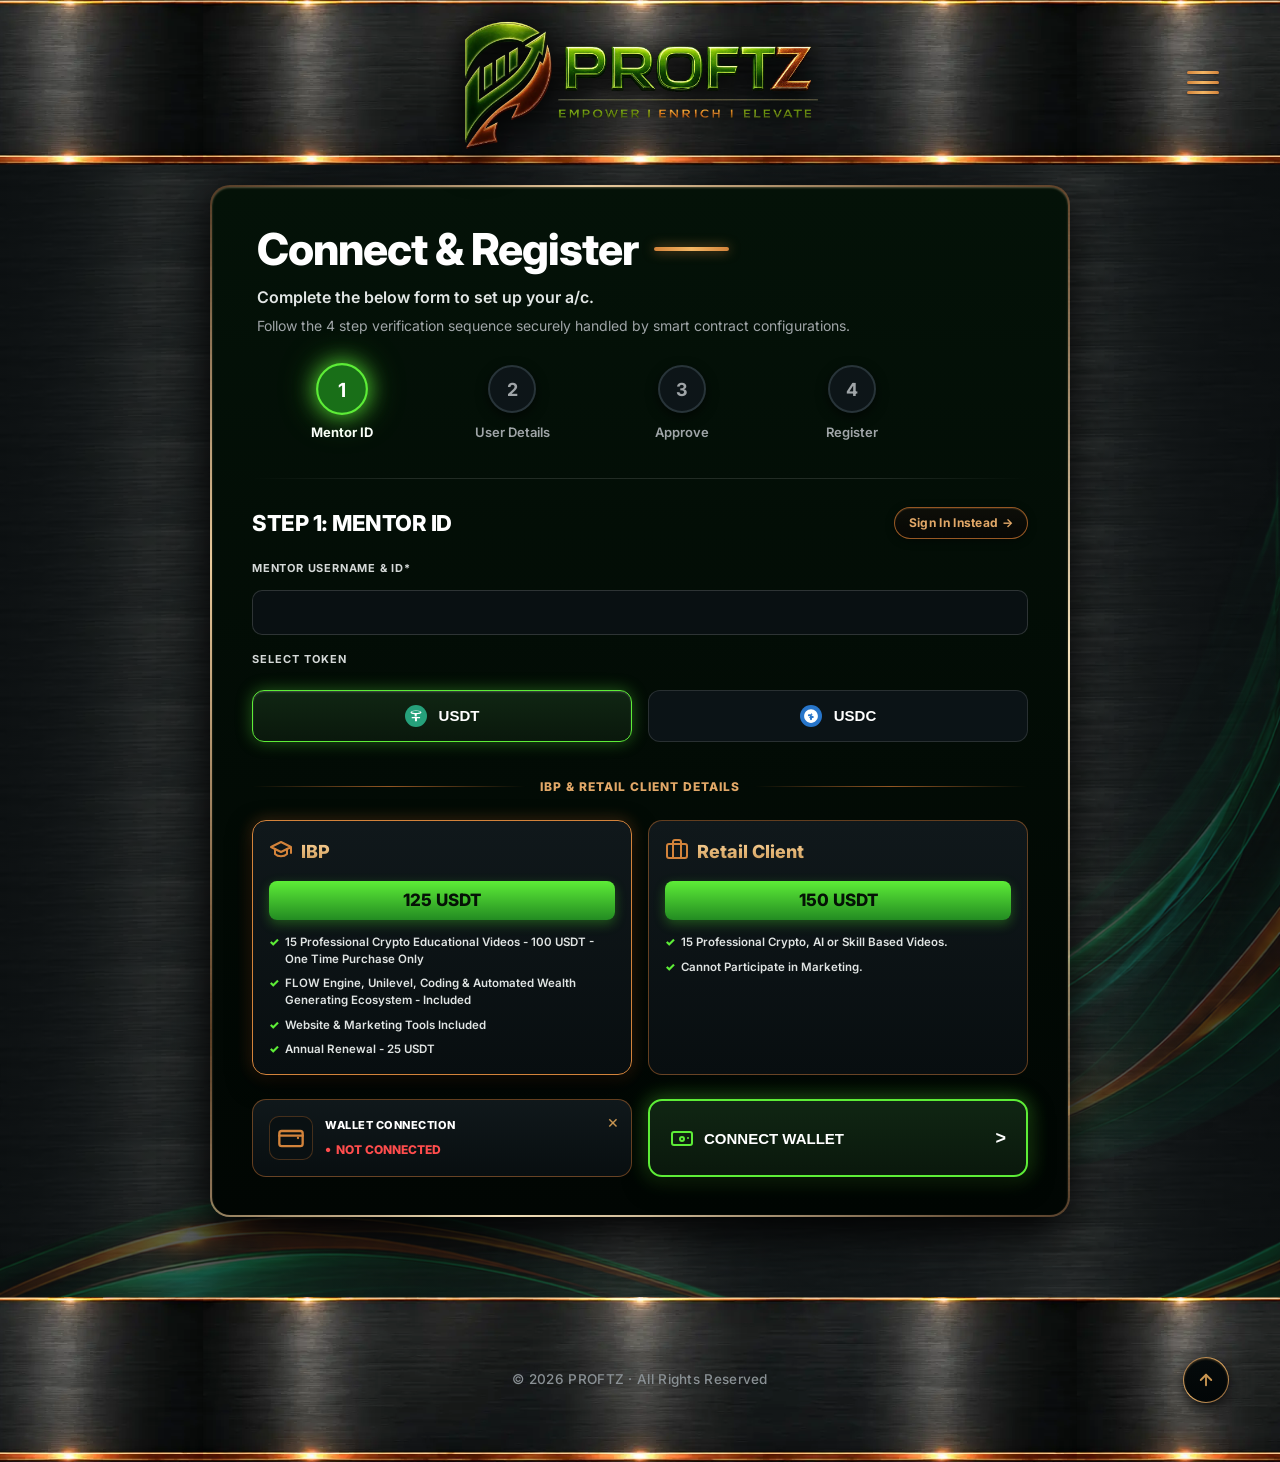
==== commit d14a495d: "Apply metallic copper gradient stroke and continuous shine sweep animation to Next, Approve, and Dep" ====
--- a/login.html
+++ b/login.html
@@ -278,7 +278,7 @@
                         <!-- Step 2 Action Buttons -->
                         <div class="step3-action-row">
                             <button type="button" class="btn-step-back-green" onclick="goToStep(1)">&larr; Back</button>
-                            <button type="submit" class="btn-step-next-green">Next &rarr;</button>
+                            <button type="submit" class="btn-copper-shine-action">Next &rarr;</button>
                         </div>
                     </form>
                 </div>
@@ -321,7 +321,7 @@
                     <!-- Action Buttons Row -->
                     <div class="step3-action-row">
                         <button type="button" class="btn-step-back" onclick="goToStep(2)">&larr; Back</button>
-                        <button type="button" class="btn-step-approve" onclick="goToStep(4)">Approve</button>
+                        <button type="button" class="btn-copper-shine-action" onclick="goToStep(4)">Approve</button>
                     </div>
                 </div>
 
@@ -362,7 +362,7 @@
                     <!-- Action Buttons Row -->
                     <div class="step3-action-row">
                         <button type="button" class="btn-step-back-green" onclick="goToStep(3)">&larr; Back</button>
-                        <button type="button" class="btn-step-next-green" onclick="finishRegistration()">Deposit &amp; Register</button>
+                        <button type="button" class="btn-copper-shine-action" onclick="finishRegistration()">Deposit &amp; Register</button>
                     </div>
                 </div>
             </div>
--- a/style.css
+++ b/style.css
@@ -850,7 +850,7 @@
     flex-direction: column;
     align-items: center;
     width: 100%;
-    max-width: 680px;
+    max-width: 880px;
     z-index: 2;
 }
 
@@ -900,7 +900,7 @@
     color: #a0a5a8;
     line-height: 1.55;
     margin-bottom: 28px;
-    max-width: 580px;
+    max-width: 760px;
 }
 
 /* 4-Step Tracker Row */
@@ -909,7 +909,7 @@
     justify-content: space-between;
     align-items: flex-start;
     width: 100%;
-    max-width: 560px;
+    max-width: 680px;
     position: relative;
 }
 
@@ -970,12 +970,12 @@
 .login-card {
     position: relative;
     width: 100%;
-    max-width: 620px;
+    max-width: 860px;
     background: linear-gradient(180deg, #041208 0%, #010603 100%) padding-box,
                 linear-gradient(135deg, rgba(210, 121, 49, 0.3) 0%, rgba(255, 220, 170, 0.9) 20%, rgba(210, 121, 49, 0.35) 45%, rgba(255, 235, 195, 0.95) 70%, rgba(210, 121, 49, 0.3) 100%) border-box;
     border: 2px solid transparent;
     border-radius: 20px;
-    padding: 36px 32px;
+    padding: 38px 40px;
     box-shadow: 0 16px 45px rgba(0, 0, 0, 0.95), inset 0 1px 2px rgba(255, 220, 170, 0.3);
     z-index: 2;
 }
@@ -2047,6 +2047,53 @@
     box-shadow: 0 0 22px rgba(140, 230, 44, 0.55);
 }
 
+/* Copper Stroke Shine Action Button */
+.btn-copper-shine-action {
+    position: relative;
+    padding: 14px 24px;
+    background: linear-gradient(180deg, #18100a 0%, #0d0805 100%) padding-box,
+                linear-gradient(135deg, #d3833b 0%, #f7c98b 25%, #8a4819 50%, #f3b664 75%, #d3833b 100%) border-box;
+    border: 2px solid transparent;
+    border-radius: 12px;
+    color: #f7c98b;
+    font-size: 15px;
+    font-weight: 800;
+    cursor: pointer;
+    box-shadow: 0 6px 20px rgba(0, 0, 0, 0.8), 0 0 16px rgba(211, 131, 59, 0.35);
+    overflow: hidden;
+    transition: all 0.3s ease;
+    display: inline-flex;
+    align-items: center;
+    justify-content: center;
+    gap: 8px;
+}
+
+.btn-copper-shine-action::after {
+    content: '';
+    position: absolute;
+    top: -50%;
+    left: -75%;
+    width: 50%;
+    height: 200%;
+    background: linear-gradient(90deg, transparent 0%, rgba(255, 235, 195, 0.5) 50%, transparent 100%);
+    transform: rotate(25deg);
+    animation: copperShineSweep 3.5s ease-in-out infinite;
+    pointer-events: none;
+}
+
+@keyframes copperShineSweep {
+    0% { left: -75%; }
+    30%, 100% { left: 125%; }
+}
+
+.btn-copper-shine-action:hover {
+    transform: translateY(-2px);
+    color: #ffffff;
+    box-shadow: 0 10px 28px rgba(0, 0, 0, 0.95), 0 0 25px rgba(243, 182, 100, 0.65);
+    background: linear-gradient(180deg, #26180f 0%, #150d07 100%) padding-box,
+                linear-gradient(135deg, #f3b664 0%, #ffffff 30%, #d3833b 70%, #f3b664 100%) border-box;
+}
+
 /* Responsive Package & Wallet Grids */
 @media (max-width: 600px) {
     .package-grid, .form-two-col-grid {
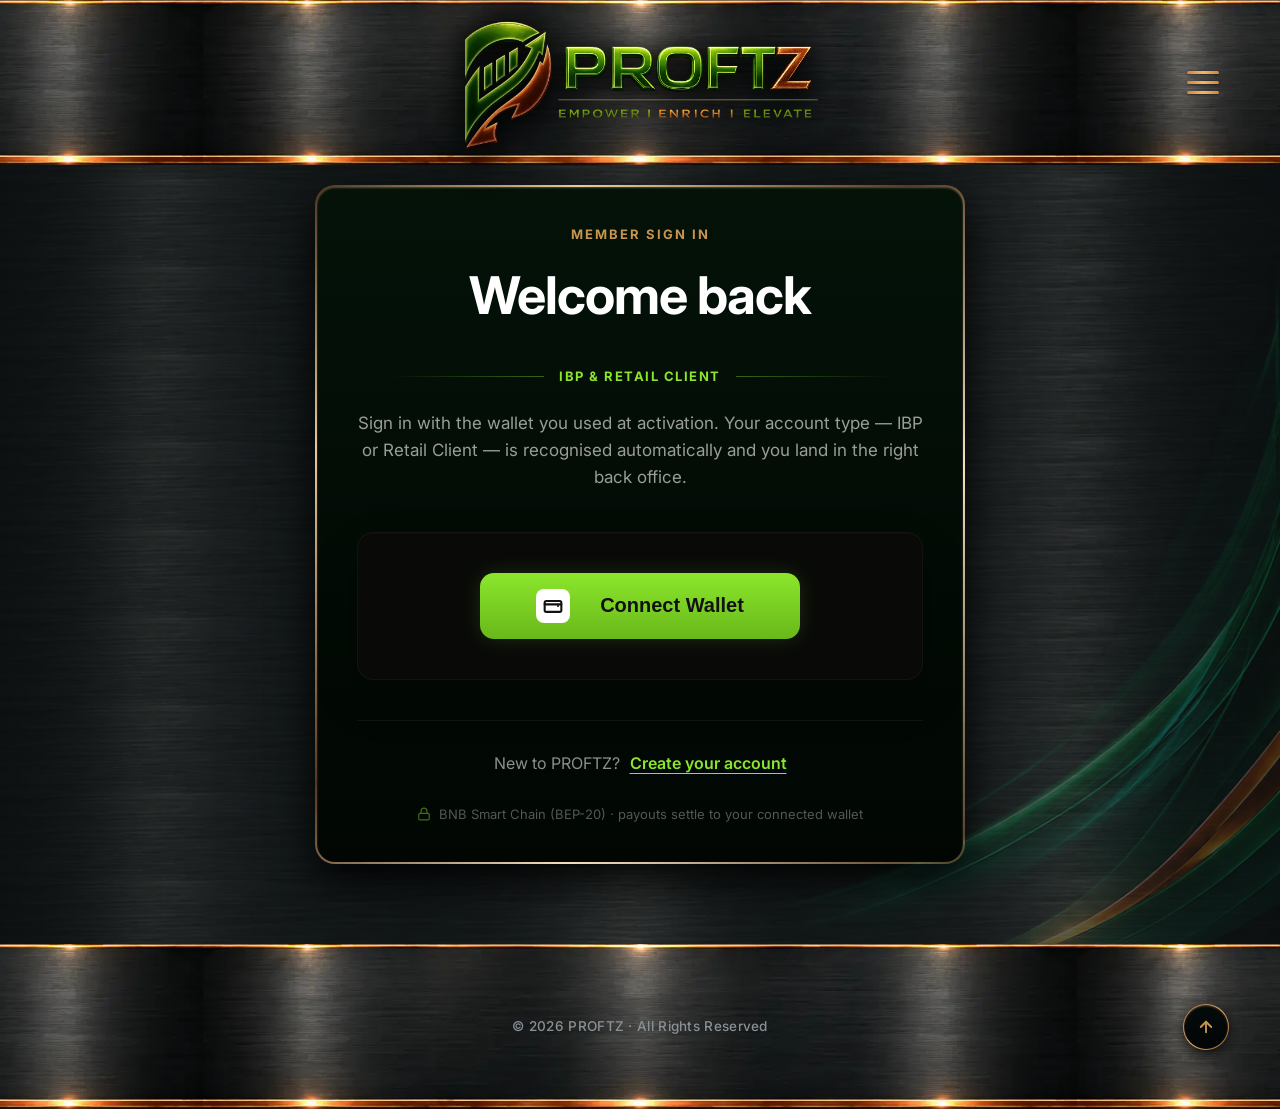
==== commit 771d79fd: "refactor: Update login and register page layouts" ====
--- a/login.html
+++ b/login.html
@@ -3,12 +3,152 @@
 <head>
     <meta charset="UTF-8">
     <meta name="viewport" content="width=device-width, initial-scale=1.0, maximum-scale=5.0">
-    <meta name="description" content="PROFTZ is the premium USDT earnings platform built on the 12-Slots FLOW Engine — engineered for IBPs who demand real income, transparent systems, and infinite duplication.">
-    <title>Connect & Register - PROFTZ FLOW Engine</title>
+    <title>Member Sign In - PROFTZ</title>
     <link rel="preconnect" href="https://fonts.googleapis.com">
     <link rel="preconnect" href="https://fonts.gstatic.com" crossorigin>
     <link href="https://fonts.googleapis.com/css2?family=Inter:wght@400;500;600;700;800&display=swap" rel="stylesheet">
     <link rel="stylesheet" href="style.css">
+    <style>
+        .signin-content-wrapper {
+            display: flex;
+            flex-direction: column;
+            align-items: center;
+            text-align: center;
+            width: 100%;
+            position: relative;
+            z-index: 5;
+        }
+        .signin-subtitle {
+            color: #c89551;
+            font-size: 13px;
+            font-weight: 700;
+            letter-spacing: 2px;
+            text-transform: uppercase;
+            margin-bottom: 12px;
+        }
+        .signin-title {
+            font-size: 52px;
+            font-weight: 700;
+            margin: 0 0 32px 0;
+            letter-spacing: -1px;
+            color: #fff;
+        }
+        .signin-divider-row {
+            display: flex;
+            align-items: center;
+            justify-content: center;
+            gap: 15px;
+            margin-bottom: 24px;
+            width: 100%;
+            max-width: 500px;
+        }
+        .signin-line {
+            height: 1px;
+            flex: 1;
+            background: linear-gradient(90deg, rgba(140, 230, 44, 0) 0%, rgba(140, 230, 44, 0.4) 100%);
+        }
+        .signin-line.right {
+            background: linear-gradient(270deg, rgba(140, 230, 44, 0) 0%, rgba(140, 230, 44, 0.4) 100%);
+        }
+        .signin-badge {
+            color: #8ce62c;
+            font-size: 13px;
+            font-weight: 700;
+            letter-spacing: 1.5px;
+            text-transform: uppercase;
+        }
+        .signin-desc {
+            color: #9a9d97;
+            font-size: 17px;
+            line-height: 1.6;
+            max-width: 600px;
+            margin: 0 auto 40px auto;
+        }
+        .signin-card-inner {
+            background: #090a08;
+            border: 1px solid rgba(255, 255, 255, 0.04);
+            border-radius: 16px;
+            padding: 40px;
+            width: 100%;
+            max-width: 600px;
+            margin-bottom: 40px;
+            box-shadow: 0 20px 40px rgba(0, 0, 0, 0.3), inset 0 1px 0 rgba(255, 255, 255, 0.02);
+            display: flex;
+            justify-content: center;
+            align-items: center;
+        }
+        .signin-connect-btn {
+            background: linear-gradient(180deg, #8ce62c 0%, #68b81a 100%);
+            border: none;
+            border-radius: 14px;
+            padding: 16px 36px;
+            font-size: 20px;
+            font-weight: 700;
+            color: #111;
+            display: inline-flex;
+            align-items: center;
+            justify-content: center;
+            gap: 16px;
+            cursor: pointer;
+            transition: all 0.3s ease;
+            box-shadow: 0 0 20px rgba(140, 230, 44, 0.15);
+            width: 100%;
+            max-width: 320px;
+        }
+        .signin-connect-btn:hover {
+            transform: translateY(-2px);
+            box-shadow: 0 0 30px rgba(140, 230, 44, 0.3);
+            background: linear-gradient(180deg, #9aff3b 0%, #75d41f 100%);
+        }
+        .wallet-icon-box {
+            background: #fff;
+            border-radius: 8px;
+            width: 34px;
+            height: 34px;
+            display: flex;
+            align-items: center;
+            justify-content: center;
+        }
+        .signin-footer-divider {
+            width: 100%;
+            max-width: 800px;
+            height: 1px;
+            background: rgba(255, 255, 255, 0.05);
+            margin: 0 auto 30px auto;
+        }
+        .signin-create-link {
+            font-size: 16px;
+            color: #8c8f8a;
+            margin-bottom: 30px;
+        }
+        .signin-create-link a {
+            color: #8ce62c;
+            text-decoration: underline;
+            text-underline-offset: 4px;
+            font-weight: 600;
+            margin-left: 6px;
+        }
+        .signin-create-link a:hover {
+            color: #a3ff3a;
+        }
+        .signin-security-info {
+            display: flex;
+            align-items: center;
+            justify-content: center;
+            gap: 8px;
+            color: #555753;
+            font-size: 13px;
+        }
+        .signin-security-info svg {
+            color: #436e15;
+        }
+        @media (max-width: 600px) {
+            .signin-title { font-size: 36px; }
+            .signin-card-inner { padding: 30px 20px; }
+            .signin-connect-btn { font-size: 18px; padding: 14px 24px; }
+            .signin-desc { font-size: 15px; }
+        }
+    </style>
 </head>
 <body class="login-page">
     <header class="main-header" role="banner">
@@ -34,420 +174,56 @@
         <video src="public/globe.mp4" class="hero-globe login-globe" autoplay loop muted playsinline webkit-playsinline preload="auto"></video>
 
         <div class="login-wrapper">
-            <!-- Card Container -->
-            <div class="login-card">
-                <!-- Connect & Register Section Inside Card -->
-                <div class="connect-register-section">
-                    <div class="connect-header-row">
-                        <h1 class="connect-main-title">Connect & Register</h1>
-                        <span class="copper-accent-bar"></span>
-                    </div>
-                    <p class="connect-subtitle">Complete the below form to set up your a/c.</p>
-                    <p class="connect-desc">Follow the 4 step verification sequence securely handled by smart contract configurations.</p>
-
-                    <!-- 4-Step Process Tracker -->
-                    <div class="step-tracker-row">
-                        <div class="step-node active" id="step-node-1" onclick="goToStep(1)">
-                            <div class="step-circle">
-                                <span>1</span>
-                            </div>
-                            <span class="step-title">Mentor ID</span>
+            <div class="login-card" style="display: flex; flex-direction: column; align-items: center; text-align: center; max-width: 650px;">
+                <div class="signin-subtitle">MEMBER SIGN IN</div>
+                <h1 class="signin-title">Welcome back</h1>
+                
+                <div class="signin-divider-row">
+                    <div class="signin-line"></div>
+                    <div class="signin-badge">IBP & RETAIL CLIENT</div>
+                    <div class="signin-line right"></div>
+                </div>
+                
+                <p class="signin-desc">
+                    Sign in with the wallet you used at activation. Your account type &mdash; IBP or Retail Client &mdash; is recognised automatically and you land in the right back office.
+                </p>
+
+                <div class="signin-card-inner">
+                    <button class="signin-connect-btn" onclick="alert('Connecting to Web3 Wallet...')">
+                        <div class="wallet-icon-box">
+                            <svg width="20" height="20" viewBox="0 0 24 24" fill="none" stroke="#111" stroke-width="2.5" stroke-linecap="round" stroke-linejoin="round">
+                                <rect x="2" y="6" width="20" height="13" rx="2"></rect>
+                                <path d="M18 12h.01"></path>
+                                <path d="M2 10h20"></path>
+                            </svg>
                         </div>
-
-                        <div class="step-node" id="step-node-2" onclick="goToStep(2)">
-                            <div class="step-circle">
-                                <span>2</span>
-                            </div>
-                            <span class="step-title">User Details</span>
-                        </div>
-
-                        <div class="step-node" id="step-node-3" onclick="goToStep(3)">
-                            <div class="step-circle">
-                                <span>3</span>
-                            </div>
-                            <span class="step-title">Approve</span>
-                        </div>
-
-                        <div class="step-node" id="step-node-4" onclick="goToStep(4)">
-                            <div class="step-circle">
-                                <span>4</span>
-                            </div>
-                            <span class="step-title">Register</span>
-                        </div>
-                    </div>
-                </div>
-
-                <div class="card-divider"></div>
-
-                <!-- Step 1: Mentor ID -->
-                <div class="step-panel active" id="step-panel-1">
-                    <div class="step-top-header">
-                        <h2 class="step-main-heading">STEP 1: MENTOR ID</h2>
-                        <a href="#" class="btn-copper-stroke" onclick="toggleSignInPanel(event)">Sign In Instead &rarr;</a>
-                    </div>
-
-                    <form onsubmit="proceedToStep(event, 2)" class="step1-form">
-                        <!-- Mentor Username -->
-                        <div class="form-group">
-                            <label for="mentor-username" class="form-label-caps">MENTOR USERNAME &amp; ID*</label>
-                            <input type="text" id="mentor-username" class="form-input-bordered" required>
-                        </div>
-
-                        <!-- Select Token -->
-                        <div class="form-group select-token-group">
-                            <label class="form-label-caps">SELECT TOKEN</label>
-                            <div class="token-selector-row">
-                                <button type="button" class="token-btn active" id="token-usdt" onclick="selectToken('usdt')">
-                                    <svg width="22" height="22" viewBox="0 0 32 32" fill="none"><circle cx="16" cy="16" r="16" fill="#26A17B"/><path d="M17.922 17.383c-.115.008-.267.016-.447.016-1.026 0-2.617-.066-3.791-.066-1.127 0-2.483.058-3.328.058-.295 0-.492 0-.582-.008v1.737c.721.008 1.95.016 3.197.016.484 0 .992 0 1.508-.008v4.656h2.893v-4.648c.55.008 1.082.008 1.582.008 1.238 0 2.37-.008 2.968-.016v-1.745z" fill="#FFF"/><path d="M16 8c-4.418 0-8 1.254-8 2.8 0 1.246 2.57 2.295 6.094 2.664v3.133c1.238 0 2.36-.008 2.953-.016v-3.117C20.914 13.094 24 12.046 24 10.8c0-1.546-3.582-2.8-8-2.8zm0 3.7c-3.1 0-5.8-.62-6.5-1.4.7-.78 3.4-1.4 6.5-1.4s5.8.62 6.5 1.4c-.7.78-3.4 1.4-6.5 1.4z" fill="#FFF"/></svg>
-                                    <span>USDT</span>
-                                </button>
-                                <button type="button" class="token-btn" id="token-usdc" onclick="selectToken('usdc')">
-                                    <svg width="22" height="22" viewBox="0 0 32 32" fill="none"><circle cx="16" cy="16" r="16" fill="#2775CA"/><path d="M16 6c-5.523 0-10 4.477-10 10s4.477 10 10 10 10-4.477 10-10S21.523 6 16 6zm1.5 14.5c0 .828-.672 1.5-1.5 1.5s-1.5-.672-1.5-1.5V19h-1v-1.5h1v-1h-1.5c-.828 0-1.5-.672-1.5-1.5s.672-1.5 1.5-1.5H16V12h1v1.5h1V15h-1v1h1.5c.828 0 1.5.672 1.5 1.5s-.672 1.5-1.5 1.5H17.5v1.5z" fill="#FFF"/></svg>
-                                    <span>USDC</span>
-                                </button>
-                            </div>
-                        </div>
-
-                        <!-- Section Divider -->
-                        <div class="ibp-details-divider">
-                            <span class="divider-line-left"></span>
-                            <span class="divider-label">IBP &amp; RETAIL CLIENT DETAILS</span>
-                            <span class="divider-line-right"></span>
-                        </div>
-
-                        <!-- Package Grid (IBP vs Retail Client) -->
-                        <div class="package-grid">
-                            <!-- IBP Package -->
-                            <div class="package-box active" id="pkg-ibp" onclick="selectPackage('ibp')">
-                                <div class="pkg-header-line">
-                                    <div class="pkg-title-left">
-                                        <div class="pkg-icon-wrapper">
-                                            <svg width="24" height="24" viewBox="0 0 24 24" fill="none" stroke="#d3833b" stroke-width="2" stroke-linecap="round" stroke-linejoin="round"><path d="M22 10v6M2 10l10-5 10 5-10 5z"/><path d="M6 12v5c3 3 9 3 12 0v-5"/></svg>
-                                        </div>
-                                        <h3 class="pkg-heading gold-gradient-text">IBP</h3>
-                                    </div>
-                                </div>
-                                <div class="pkg-price-tag">125 USDT</div>
-                                <ul class="pkg-feature-list">
-                                    <li><span class="green-check">&check;</span> 15 Professional Crypto Educational Videos - 100 USDT - One Time Purchase Only</li>
-                                    <li><span class="green-check">&check;</span> FLOW Engine, Unilevel, Coding &amp; Automated Wealth Generating Ecosystem - Included</li>
-                                    <li><span class="green-check">&check;</span> Website &amp; Marketing Tools Included</li>
-                                    <li><span class="green-check">&check;</span> Annual Renewal - 25 USDT</li>
-                                </ul>
-                            </div>
-
-                            <!-- Retail Client Package -->
-                            <div class="package-box" id="pkg-retail" onclick="selectPackage('retail')">
-                                <div class="pkg-header-line">
-                                    <div class="pkg-title-left">
-                                        <div class="pkg-icon-wrapper">
-                                            <svg width="24" height="24" viewBox="0 0 24 24" fill="none" stroke="#d3833b" stroke-width="2" stroke-linecap="round" stroke-linejoin="round"><rect x="2" y="7" width="20" height="14" rx="2" ry="2"/><path d="M16 21V5a2 2 0 0 0-2-2h-4a2 2 0 0 0-2 2v16"/></svg>
-                                        </div>
-                                        <h3 class="pkg-heading gold-gradient-text">Retail Client</h3>
-                                    </div>
-                                </div>
-                                <div class="pkg-price-tag">150 USDT</div>
-                                <ul class="pkg-feature-list">
-                                    <li><span class="green-check">&check;</span> 15 Professional Crypto, AI or Skill Based Videos.</li>
-                                    <li><span class="green-check">&check;</span> Cannot Participate in Marketing.</li>
-                                </ul>
-                            </div>
-                        </div>
-
-                        <!-- Wallet Connection Bottom Row -->
-                        <div class="wallet-action-row">
-                            <div class="wallet-status-card">
-                                <span class="card-close-x">&times;</span>
-                                <div class="status-card-inner">
-                                    <div class="wallet-image-box">
-                                        <svg width="28" height="28" viewBox="0 0 24 24" fill="none" stroke="#d3833b" stroke-width="2" stroke-linecap="round" stroke-linejoin="round">
-                                            <rect x="2" y="6" width="20" height="13" rx="2"></rect>
-                                            <path d="M18 12h.01"></path>
-                                            <path d="M2 10h20"></path>
-                                        </svg>
-                                    </div>
-                                    <div class="status-text-column">
-                                        <span class="status-heading">WALLET CONNECTION</span>
-                                        <span class="status-state-red"><span class="dot-red">&bull;</span> NOT CONNECTED</span>
-                                    </div>
-                                </div>
-                            </div>
-
-                            <button type="button" class="connect-wallet-main-btn" onclick="triggerConnectWallet()">
-                                <div class="btn-left-content">
-                                    <svg width="24" height="24" viewBox="0 0 24 24" fill="none" stroke="#5ded37" stroke-width="2" stroke-linecap="round" stroke-linejoin="round"><rect x="2" y="6" width="20" height="13" rx="2"/><path d="M18 12h.01"/><path d="M12 11a2 2 0 1 0 0 4 2 2 0 0 0 0-4z"/></svg>
-                                    <span>CONNECT WALLET</span>
-                                </div>
-                                <span class="btn-right-chevron">&gt;</span>
-                            </button>
-                        </div>
-                    </form>
-                </div>
-
-                <!-- Step 2: User Details -->
-                <div class="step-panel" id="step-panel-2">
-                    <div class="step-top-header">
-                        <h2 class="step-main-heading">STEP 2: USER DETAILS</h2>
-                        <a href="#" onclick="toggleSignInPanel(event)" class="btn-copper-stroke">Sign In Instead &rarr;</a>
-                    </div>
-
-                    <!-- Active Network Bar -->
-                    <div class="active-network-card">
-                        <div class="network-left">
-                            <div class="network-icon-box">
-                                <span class="green-live-dot"></span>
-                                <svg width="20" height="20" viewBox="0 0 24 24" fill="none" stroke="#2b9ee6" stroke-width="2" stroke-linecap="round" stroke-linejoin="round"><circle cx="12" cy="12" r="10"/><line x1="2" y1="12" x2="22" y2="12"/><path d="M12 2a15.3 15.3 0 0 1 4 10 15.3 15.3 0 0 1-4 10 15.3 15.3 0 0 1-4-10 15.3 15.3 0 0 1 4-10z"/></svg>
-                            </div>
-                            <div class="network-info-column">
-                                <span class="network-sublabel">• ACTIVE NETWORK</span>
-                                <span class="network-title">BNB Smart Chain Testnet</span>
-                            </div>
-                        </div>
-                        <div class="network-right">
-                            <span class="chain-label">CHAIN ID</span>
-                            <span class="chain-badge">#97</span>
-                        </div>
-                    </div>
-
-                    <!-- Required / Balance Row -->
-                    <div class="balance-info-card">
-                        <div class="bal-col-left">
-                            <div class="bal-label">
-                                <svg width="14" height="14" viewBox="0 0 24 24" fill="none" stroke="#72898f" stroke-width="2" stroke-linecap="round" stroke-linejoin="round"><rect x="2" y="7" width="20" height="14" rx="2" ry="2"/><path d="M16 21V5a2 2 0 0 0-2-2h-4a2 2 0 0 0-2 2v16"/></svg>
-                                <span>REQUIRED</span>
-                            </div>
-                            <div class="bal-val"><span id="step2-req-amount">125</span> <span class="highlight-green">USDT</span></div>
-                        </div>
-                        <div class="bal-divider"></div>
-                        <div class="bal-col-right">
-                            <div class="bal-label">
-                                <span>YOUR BALANCE</span>
-                            </div>
-                            <div class="bal-val">
-                                <span>150.00.00</span> <span class="denom">USDT</span>
-                                <span class="green-live-dot-sm"></span>
-                            </div>
-                        </div>
-                    </div>
-
-                    <form onsubmit="proceedToStep(event, 3)">
-                        <!-- Two Column Input Grid -->
-                        <div class="form-two-col-grid">
-                            <div class="form-group">
-                                <label for="reg-username" class="form-label-caps">USER NAME *</label>
-                                <input type="text" id="reg-username" class="form-input-bordered" required>
-                            </div>
-                            <div class="form-group">
-                                <label for="reg-fullname" class="form-label-caps">FULL NAME *</label>
-                                <input type="text" id="reg-fullname" class="form-input-bordered" required>
-                            </div>
-                        </div>
-
-                        <div class="form-two-col-grid">
-                            <div class="form-group">
-                                <label for="reg-email" class="form-label-caps">EMAIL ADDRESS *</label>
-                                <input type="email" id="reg-email" class="form-input-bordered" required>
-                            </div>
-                            <div class="form-group">
-                                <label for="reg-country" class="form-label-caps">COUNTRY *</label>
-                                <select id="reg-country" class="form-select-bordered" required>
-                                    <option value="" disabled selected>Select Country</option>
-                                    <option value="IN">India IN</option>
-                                    <option value="US">United States US</option>
-                                    <option value="UK">United Kingdom GB</option>
-                                    <option value="CA">Canada CA</option>
-                                    <option value="AE">United Arab Emirates AE</option>
-                                </select>
-                            </div>
-                        </div>
-
-                        <!-- Mobile Field -->
-                        <div class="form-group" style="margin-bottom: 24px;">
-                            <label class="form-label-caps">MOBILE *</label>
-                            <div class="phone-input-group">
-                                <select id="phone-code" class="phone-code-select">
-                                    <option value="+91" selected>+91</option>
-                                    <option value="+1">+1</option>
-                                    <option value="+44">+44</option>
-                                    <option value="+971">+971</option>
-                                </select>
-                                <input type="tel" id="reg-mobile" class="phone-number-input" required>
-                            </div>
-                        </div>
-
-                        <!-- Step 2 Action Buttons -->
-                        <div class="step3-action-row">
-                            <button type="button" class="btn-step-back-green" onclick="goToStep(1)">&larr; Back</button>
-                            <button type="submit" class="btn-copper-shine-action">Next &rarr;</button>
-                        </div>
-                    </form>
-                </div>
-
-                <!-- Step 3: Approve -->
-                <div class="step-panel" id="step-panel-3">
-                    <div class="step-top-header">
-                        <h2 class="step-main-heading">STEP 3: APPROVE</h2>
-                        <a href="#" onclick="toggleSignInPanel(event)" class="btn-copper-stroke">Sign In Instead &rarr;</a>
-                    </div>
-
-                    <!-- Active Network Bar -->
-                    <div class="active-network-card">
-                        <div class="network-left">
-                            <div class="network-icon-box">
-                                <span class="green-live-dot"></span>
-                                <svg width="20" height="20" viewBox="0 0 24 24" fill="none" stroke="#2b9ee6" stroke-width="2" stroke-linecap="round" stroke-linejoin="round"><circle cx="12" cy="12" r="10"/><line x1="2" y1="12" x2="22" y2="12"/><path d="M12 2a15.3 15.3 0 0 1 4 10 15.3 15.3 0 0 1-4 10 15.3 15.3 0 0 1-4-10 15.3 15.3 0 0 1 4-10z"/></svg>
-                            </div>
-                            <div class="network-info-column">
-                                <span class="network-sublabel">• ACTIVE NETWORK</span>
-                                <span class="network-title">BNB Smart Chain Testnet</span>
-                            </div>
-                        </div>
-                        <div class="network-right">
-                            <span class="chain-label">CHAIN ID</span>
-                            <span class="chain-badge">#97</span>
-                        </div>
-                    </div>
-
-                    <!-- Approve Contract Allowance Box -->
-                    <div class="approve-contract-box">
-                        <div class="approve-warning-icon">
-                            <svg width="26" height="26" viewBox="0 0 24 24" fill="none" stroke="#8ce62c" stroke-width="2" stroke-linecap="round" stroke-linejoin="round"><path d="M10.29 3.86L1.82 18a2 2 0 0 0 1.71 3h16.94a2 2 0 0 0 1.71-3L13.71 3.86a2 2 0 0 0-3.42 0z"/><line x1="12" y1="9" x2="12" y2="13"/><line x1="12" y1="17" x2="12.01" y2="17"/></svg>
-                        </div>
-                        <h3 class="approve-card-title">Approve Contract Allowance</h3>
-                        <p class="approve-card-desc">Please approve the <span class="highlight-green" id="approve-amount-text">125 USDT</span> token allowance to proceed with your purchase &amp; unlock account registration.</p>
-                        <div class="approve-pill">Required: <span id="approve-pill-amount">125 USDT</span></div>
-                    </div>
-
-                    <!-- Action Buttons Row -->
-                    <div class="step3-action-row">
-                        <button type="button" class="btn-step-back" onclick="goToStep(2)">&larr; Back</button>
-                        <button type="button" class="btn-copper-shine-action" onclick="goToStep(4)">Approve</button>
-                    </div>
-                </div>
-
-                <!-- Step 4: Register -->
-                <div class="step-panel" id="step-panel-4">
-                    <div class="step-top-header">
-                        <h2 class="step-main-heading">STEP 4: REGISTER</h2>
-                        <a href="#" onclick="toggleSignInPanel(event)" class="btn-copper-stroke">Sign In Instead &rarr;</a>
-                    </div>
-
-                    <!-- Active Network Bar -->
-                    <div class="active-network-card">
-                        <div class="network-left">
-                            <div class="network-icon-box">
-                                <span class="green-live-dot"></span>
-                                <svg width="20" height="20" viewBox="0 0 24 24" fill="none" stroke="#2b9ee6" stroke-width="2" stroke-linecap="round" stroke-linejoin="round"><circle cx="12" cy="12" r="10"/><line x1="2" y1="12" x2="22" y2="12"/><path d="M12 2a15.3 15.3 0 0 1 4 10 15.3 15.3 0 0 1-4 10 15.3 15.3 0 0 1-4-10 15.3 15.3 0 0 1 4-10z"/></svg>
-                            </div>
-                            <div class="network-info-column">
-                                <span class="network-sublabel">• ACTIVE NETWORK</span>
-                                <span class="network-title">BNB Smart Chain Testnet</span>
-                            </div>
-                        </div>
-                        <div class="network-right">
-                            <span class="chain-label">CHAIN ID</span>
-                            <span class="chain-badge">#97</span>
-                        </div>
-                    </div>
-
-                    <!-- Allowance Approved Card -->
-                    <div class="approve-contract-box">
-                        <div class="register-success-icon">
-                            <svg width="24" height="24" viewBox="0 0 24 24" fill="none" stroke="#8ce62c" stroke-width="2.5" stroke-linecap="round" stroke-linejoin="round"><polyline points="20 6 9 17 4 12"/></svg>
-                        </div>
-                        <h3 class="approve-card-title">Allowance Approved Successfully!</h3>
-                        <p class="approve-card-desc">Your token allocation is unlocked. Click below to complete your <span class="highlight-green" id="step4-deposit-text">125 USDT deposit</span> and register your account.</p>
-                    </div>
-
-                    <!-- Action Buttons Row -->
-                    <div class="step3-action-row">
-                        <button type="button" class="btn-step-back-green" onclick="goToStep(3)">&larr; Back</button>
-                        <button type="button" class="btn-copper-shine-action" onclick="finishRegistration()">Deposit &amp; Register</button>
-                    </div>
+                        Connect Wallet
+                    </button>
+                </div>
+
+                <div class="signin-footer-divider"></div>
+
+                <div class="signin-create-link">
+                    New to PROFTZ? <a href="register.html">Create your account</a>
+                </div>
+
+                <div class="signin-security-info">
+                    <svg width="14" height="14" viewBox="0 0 24 24" fill="none" stroke="currentColor" stroke-width="2" stroke-linecap="round" stroke-linejoin="round">
+                        <rect x="3" y="11" width="18" height="11" rx="2" ry="2"></rect>
+                        <path d="M7 11V7a5 5 0 0 1 10 0v4"></path>
+                    </svg>
+                    BNB Smart Chain (BEP-20) &middot; payouts settle to your connected wallet
                 </div>
             </div>
         </div>
     </main>
 
     <script>
-        function goToStep(stepNumber) {
-            for (let i = 1; i <= 4; i++) {
-                const node = document.getElementById('step-node-' + i);
-                const panel = document.getElementById('step-panel-' + i);
-                if (i === stepNumber) {
-                    node.classList.add('active');
-                    panel.classList.add('active');
-                } else {
-                    node.classList.remove('active');
-                    panel.classList.remove('active');
-                }
-            }
-        }
-
-        function proceedToStep(event, nextStep) {
-            event.preventDefault();
-            goToStep(nextStep);
-        }
-
-        function selectToken(token) {
-            const btnUsdt = document.getElementById('token-usdt');
-            const btnUsdc = document.getElementById('token-usdc');
-            if (token === 'usdt') {
-                btnUsdt.classList.add('active');
-                btnUsdc.classList.remove('active');
-            } else {
-                btnUsdc.classList.add('active');
-                btnUsdt.classList.remove('active');
-            }
-        }
-
-        function selectPackage(pkg) {
-            const boxIbp = document.getElementById('pkg-ibp');
-            const boxRetail = document.getElementById('pkg-retail');
-            const amtText = document.getElementById('approve-amount-text');
-            const amtPill = document.getElementById('approve-pill-amount');
-            const step2Req = document.getElementById('step2-req-amount');
-            const step4Dep = document.getElementById('step4-deposit-text');
-            if (pkg === 'ibp') {
-                boxIbp.classList.add('active');
-                boxRetail.classList.remove('active');
-                if (amtText) amtText.innerText = '125 USDT';
-                if (amtPill) amtPill.innerText = '125 USDT';
-                if (step2Req) step2Req.innerText = '125';
-                if (step4Dep) step4Dep.innerText = '125 USDT deposit';
-            } else {
-                boxRetail.classList.add('active');
-                boxIbp.classList.remove('active');
-                if (amtText) amtText.innerText = '150 USDT';
-                if (amtPill) amtPill.innerText = '150 USDT';
-                if (step2Req) step2Req.innerText = '150';
-                if (step4Dep) step4Dep.innerText = '150 USDT deposit';
-            }
-        }
-
-        function triggerConnectWallet() {
-            alert('Connecting to Web3 Wallet (MetaMask / Trust Wallet / WalletConnect)...');
-            goToStep(2);
-        }
-
-        function toggleSignInPanel(e) {
-            e.preventDefault();
-            alert('Redirecting to Sign In...');
-        }
-
-        function finishRegistration() {
-            alert('Registration completed successfully! Welcome to PROFTZ FLOW Engine.');
-            window.location.href = 'index.html';
-        }
-
         function scrollToTop() {
             window.scrollTo({ top: 0, behavior: 'smooth' });
         }
     </script>
 
-    <!-- ==========================================================================
-         MAIN FOOTER SECTION
-         ========================================================================== -->
     <footer class="site-footer" role="contentinfo">
         <div class="footer-container">
             <span class="footer-copyright">&copy; 2026 PROFTZ &middot; All Rights Reserved</span>
--- a/style.css
+++ b/style.css
@@ -16,6 +16,7 @@
     scroll-behavior: smooth;
     -webkit-text-size-adjust: 100%;
     text-size-adjust: 100%;
+    overflow-x: hidden;
 }
 
 body {
@@ -762,6 +763,10 @@
         margin: 0 auto 30px auto; 
         gap: 12px;
     }
+    .hero-actions a {
+        width: 100%;
+        display: block;
+    }
     .btn-primary, .btn-secondary { 
         width: 100%; 
         font-size: 14px;
@@ -2094,18 +2099,142 @@
                 linear-gradient(135deg, #f3b664 0%, #ffffff 30%, #d3833b 70%, #f3b664 100%) border-box;
 }
 
-/* Responsive Package & Wallet Grids */
+/* Responsive Package, Form Grids & Login Components */
+@media (max-width: 900px) {
+    .login-card {
+        padding: 30px 24px;
+    }
+    .connect-main-title {
+        font-size: clamp(26px, 5vw, 36px);
+    }
+}
+
 @media (max-width: 600px) {
+    .login-container {
+        padding: 15px 12px 60px 12px;
+    }
+    .login-card {
+        padding: 22px 14px;
+        border-radius: 16px;
+    }
+    .connect-register-section {
+        margin-bottom: 24px;
+    }
+    .connect-header-row {
+        flex-wrap: wrap;
+        gap: 8px;
+    }
+    .connect-main-title {
+        font-size: 26px;
+    }
+    .copper-accent-bar {
+        width: 55px;
+        height: 3px;
+    }
+    .connect-subtitle {
+        font-size: 14px;
+    }
+    .connect-desc {
+        font-size: 12.5px;
+        margin-bottom: 20px;
+    }
+    .step-tracker-row {
+        gap: 4px;
+    }
+    .step-circle {
+        width: 38px;
+        height: 38px;
+        font-size: 14px;
+    }
+    .step-title {
+        font-size: 10.5px;
+    }
+    .step-top-header {
+        flex-direction: column;
+        align-items: flex-start;
+        gap: 10px;
+    }
+    .step-main-heading {
+        font-size: 18px;
+    }
     .package-grid, .form-two-col-grid {
         grid-template-columns: 1fr;
+        gap: 12px;
     }
     .wallet-action-row {
         grid-template-columns: 1fr;
+        gap: 12px;
+    }
+    .token-selector-row {
+        gap: 10px;
+    }
+    .token-btn {
+        padding: 12px 14px;
+        font-size: 13.5px;
     }
     .ibp-details-divider {
         flex-direction: column;
         gap: 6px;
         text-align: center;
+        margin: 24px 0 18px 0;
+    }
+    .active-network-card {
+        padding: 10px 14px;
+        flex-wrap: wrap;
+        gap: 10px;
+    }
+    .balance-info-card {
+        padding: 10px 14px;
+    }
+    .bal-val {
+        font-size: 13px;
+    }
+    .bal-divider {
+        margin: 0 8px;
+    }
+    .approve-contract-box {
+        padding: 24px 14px;
+        margin-bottom: 18px;
+    }
+    .approve-card-title {
+        font-size: 16px;
+    }
+    .approve-card-desc {
+        font-size: 12px;
+    }
+    .btn-copper-shine-action, .btn-step-back, .btn-step-back-green, .btn-step-next-green {
+        padding: 12px 14px;
+        font-size: 14px;
+    }
+}
+
+@media (max-width: 380px) {
+    .login-card {
+        padding: 16px 10px;
+    }
+    .step-circle {
+        width: 34px;
+        height: 34px;
+        font-size: 13px;
+    }
+    .step-title {
+        font-size: 9px;
+    }
+    .connect-main-title {
+        font-size: 22px;
+    }
+    .btn-copper-shine-action, .btn-step-back, .btn-step-back-green {
+        padding: 11px 10px;
+        font-size: 13px;
+    }
+    .phone-code-select {
+        width: 75px;
+        padding: 12px 8px;
+        font-size: 13px;
+    }
+    .phone-number-input {
+        padding: 12px 10px;
+        font-size: 13px;
     }
 }
 
@@ -2296,47 +2425,24 @@
 }
 
 /* ==========================================================================
-   LOCKED SLOT INACTIVE STYLING (DULL MUTED BACKGROUND)
+   LOCKED SLOT STYLING (PRESERVES SOLID BACKGROUND COLORS)
    ========================================================================== */
 .slot-card.locked {
-    background: linear-gradient(180deg, #05080a 0%, #020405 100%) padding-box,
-                linear-gradient(135deg, rgba(210, 121, 49, 0.18) 0%, rgba(255, 220, 170, 0.4) 25%, rgba(210, 121, 49, 0.18) 50%, rgba(255, 220, 170, 0.4) 75%, rgba(210, 121, 49, 0.18) 100%) border-box !important;
-    box-shadow: 0 4px 10px rgba(0, 0, 0, 0.6) !important;
-    opacity: 0.55 !important;
-    filter: grayscale(0.6);
+    box-shadow: 0 4px 10px rgba(0, 0, 0, 0.6);
+    opacity: 0.95;
 }
 
 .slot-card.locked:hover {
-    opacity: 0.85 !important;
-    filter: grayscale(0.2);
-}
-
-.slot-card.locked .slot-header {
-    color: #61676a !important;
-}
-
-.slot-card.locked .slot-status-dot {
-    background: #23282b !important;
-    box-shadow: none !important;
-}
-
-.slot-card.locked .slot-value {
-    color: #4b5154 !important;
-    text-shadow: none !important;
-}
-
-.slot-card.locked .slot-status-text {
-    color: #3f4447 !important;
-    font-weight: 500 !important;
+    opacity: 1;
 }
 
 /* ==========================================================================
-   INDIVIDUAL SLOTS COLOR TINTED BACKGROUNDS & COPPER STROKES
+   INDIVIDUAL SLOTS SOLID COLOR BACKGROUNDS & COPPER STROKES
    ========================================================================== */
 
-/* Slot 1: ORANGE TINT */
+/* Slot 1: ORANGE SOLID BACKGROUND */
 .slot-card.slot-1 {
-    background: linear-gradient(180deg, rgba(40, 16, 3, 0.88) 0%, rgba(16, 6, 1, 0.95) 100%) padding-box,
+    background: linear-gradient(180deg, rgba(50, 20, 4, 0.92) 0%, rgba(22, 8, 2, 0.96) 100%) padding-box,
                 linear-gradient(135deg, rgba(210, 121, 49, 0.45) 0%, rgba(255, 220, 170, 0.95) 25%, rgba(210, 121, 49, 0.45) 50%, rgba(255, 235, 195, 0.95) 75%, rgba(210, 121, 49, 0.45) 100%) border-box !important;
 }
 .slot-card.slot-1 .slot-header { color: #ffb880; }
@@ -2344,9 +2450,9 @@
 .slot-card.slot-1 .slot-value { color: #ff9933; text-shadow: 0 0 10px rgba(255, 128, 0, 0.5); }
 .slot-card.slot-1 .slot-status-text { color: #ff9933; }
 
-/* Slot 2: BLUE TINT */
+/* Slot 2: BLUE SOLID BACKGROUND */
 .slot-card.slot-2 {
-    background: linear-gradient(180deg, rgba(4, 25, 52, 0.88) 0%, rgba(1, 9, 20, 0.95) 100%) padding-box,
+    background: linear-gradient(180deg, rgba(5, 32, 68, 0.92) 0%, rgba(2, 12, 28, 0.96) 100%) padding-box,
                 linear-gradient(135deg, rgba(210, 121, 49, 0.45) 0%, rgba(255, 220, 170, 0.95) 25%, rgba(210, 121, 49, 0.45) 50%, rgba(255, 235, 195, 0.95) 75%, rgba(210, 121, 49, 0.45) 100%) border-box !important;
 }
 .slot-card.slot-2 .slot-header { color: #80c4ff; }
@@ -2354,19 +2460,19 @@
 .slot-card.slot-2 .slot-value { color: #33a3ff; text-shadow: 0 0 10px rgba(0, 140, 255, 0.5); }
 .slot-card.slot-2 .slot-status-text { color: #33a3ff; }
 
-/* Slot 3: GREEN TINT */
+/* Slot 3: GREEN SOLID BACKGROUND */
 .slot-card.slot-3 {
-    background: linear-gradient(180deg, rgba(10, 42, 16, 0.88) 0%, rgba(3, 16, 6, 0.95) 100%) padding-box,
+    background: linear-gradient(180deg, rgba(12, 52, 20, 0.92) 0%, rgba(4, 20, 8, 0.96) 100%) padding-box,
                 linear-gradient(135deg, rgba(210, 121, 49, 0.45) 0%, rgba(255, 220, 170, 0.95) 25%, rgba(210, 121, 49, 0.45) 50%, rgba(255, 235, 195, 0.95) 75%, rgba(210, 121, 49, 0.45) 100%) border-box !important;
 }
 .slot-card.slot-3 .slot-header { color: #a4f58c; }
 .slot-card.slot-3 .slot-status-dot { background: #5ded37; box-shadow: 0 0 10px #5ded37; }
 .slot-card.slot-3 .slot-value { color: #5ded37; text-shadow: 0 0 12px rgba(93, 237, 55, 0.6); }
-.slot-card.slot-3 .slot-status-text { color: #5ded37; font-weight: 700; }
-
-/* Slot 4: PURPLE TINT */
+.slot-card.slot-3 .slot-status-text { color: #5ded37; }
+
+/* Slot 4: PURPLE SOLID BACKGROUND */
 .slot-card.slot-4 {
-    background: linear-gradient(180deg, rgba(32, 10, 52, 0.88) 0%, rgba(12, 3, 22, 0.95) 100%) padding-box,
+    background: linear-gradient(180deg, rgba(45, 14, 72, 0.92) 0%, rgba(18, 5, 30, 0.96) 100%) padding-box,
                 linear-gradient(135deg, rgba(210, 121, 49, 0.45) 0%, rgba(255, 220, 170, 0.95) 25%, rgba(210, 121, 49, 0.45) 50%, rgba(255, 235, 195, 0.95) 75%, rgba(210, 121, 49, 0.45) 100%) border-box !important;
 }
 .slot-card.slot-4 .slot-header { color: #d8b4fe; }
@@ -2374,9 +2480,9 @@
 .slot-card.slot-4 .slot-value { color: #c084fc; text-shadow: 0 0 10px rgba(168, 85, 247, 0.5); }
 .slot-card.slot-4 .slot-status-text { color: #c084fc; }
 
-/* Slot 5: RED TINT */
+/* Slot 5: RED SOLID BACKGROUND */
 .slot-card.slot-5 {
-    background: linear-gradient(180deg, rgba(48, 10, 10, 0.88) 0%, rgba(18, 3, 3, 0.95) 100%) padding-box,
+    background: linear-gradient(180deg, rgba(65, 12, 12, 0.92) 0%, rgba(25, 4, 4, 0.96) 100%) padding-box,
                 linear-gradient(135deg, rgba(210, 121, 49, 0.45) 0%, rgba(255, 220, 170, 0.95) 25%, rgba(210, 121, 49, 0.45) 50%, rgba(255, 235, 195, 0.95) 75%, rgba(210, 121, 49, 0.45) 100%) border-box !important;
 }
 .slot-card.slot-5 .slot-header { color: #fca5a5; }
@@ -2384,9 +2490,9 @@
 .slot-card.slot-5 .slot-value { color: #f87171; text-shadow: 0 0 10px rgba(239, 68, 68, 0.5); }
 .slot-card.slot-5 .slot-status-text { color: #f87171; }
 
-/* Slot 6: YELLOW TINT */
+/* Slot 6: YELLOW SOLID BACKGROUND */
 .slot-card.slot-6 {
-    background: linear-gradient(180deg, rgba(45, 34, 8, 0.88) 0%, rgba(18, 14, 3, 0.95) 100%) padding-box,
+    background: linear-gradient(180deg, rgba(60, 46, 8, 0.92) 0%, rgba(24, 18, 3, 0.96) 100%) padding-box,
                 linear-gradient(135deg, rgba(210, 121, 49, 0.45) 0%, rgba(255, 220, 170, 0.95) 25%, rgba(210, 121, 49, 0.45) 50%, rgba(255, 235, 195, 0.95) 75%, rgba(210, 121, 49, 0.45) 100%) border-box !important;
 }
 .slot-card.slot-6 .slot-header { color: #fde047; }
@@ -2394,19 +2500,19 @@
 .slot-card.slot-6 .slot-value { color: #facc15; text-shadow: 0 0 10px rgba(234, 179, 8, 0.5); }
 .slot-card.slot-6 .slot-status-text { color: #facc15; }
 
-/* Slot 7: MAROON TINT */
+/* Slot 7: MAROON SOLID BACKGROUND */
 .slot-card.slot-7 {
-    background: linear-gradient(180deg, rgba(42, 8, 18, 0.88) 0%, rgba(18, 3, 8, 0.95) 100%) padding-box,
+    background: linear-gradient(180deg, rgba(58, 8, 22, 0.92) 0%, rgba(24, 3, 9, 0.96) 100%) padding-box,
                 linear-gradient(135deg, rgba(210, 121, 49, 0.45) 0%, rgba(255, 220, 170, 0.95) 25%, rgba(210, 121, 49, 0.45) 50%, rgba(255, 235, 195, 0.95) 75%, rgba(210, 121, 49, 0.45) 100%) border-box !important;
 }
-.slot-card.slot-7 .slot-header { color: #fca5a5; }
-.slot-card.slot-7 .slot-status-dot { background: #b91c1c; box-shadow: 0 0 8px #b91c1c; }
-.slot-card.slot-7 .slot-value { color: #ef4444; text-shadow: 0 0 10px rgba(185, 28, 28, 0.5); }
-.slot-card.slot-7 .slot-status-text { color: #ef4444; }
-
-/* Slot 8: MAGENTA TINT */
+.slot-card.slot-7 .slot-header { color: #f87171; }
+.slot-card.slot-7 .slot-status-dot { background: #991b1b; box-shadow: 0 0 8px #991b1b; }
+.slot-card.slot-7 .slot-value { color: #dc2626; text-shadow: 0 0 10px rgba(153, 27, 27, 0.5); }
+.slot-card.slot-7 .slot-status-text { color: #dc2626; }
+
+/* Slot 8: MAGENTA SOLID BACKGROUND */
 .slot-card.slot-8 {
-    background: linear-gradient(180deg, rgba(45, 8, 38, 0.88) 0%, rgba(18, 3, 15, 0.95) 100%) padding-box,
+    background: linear-gradient(180deg, rgba(62, 10, 52, 0.92) 0%, rgba(25, 4, 21, 0.96) 100%) padding-box,
                 linear-gradient(135deg, rgba(210, 121, 49, 0.45) 0%, rgba(255, 220, 170, 0.95) 25%, rgba(210, 121, 49, 0.45) 50%, rgba(255, 235, 195, 0.95) 75%, rgba(210, 121, 49, 0.45) 100%) border-box !important;
 }
 .slot-card.slot-8 .slot-header { color: #fbcfe8; }
@@ -2414,9 +2520,9 @@
 .slot-card.slot-8 .slot-value { color: #f472b6; text-shadow: 0 0 10px rgba(236, 72, 153, 0.5); }
 .slot-card.slot-8 .slot-status-text { color: #f472b6; }
 
-/* Slot 9: OLIVE GREEN TINT */
+/* Slot 9: OLIVE GREEN SOLID BACKGROUND */
 .slot-card.slot-9 {
-    background: linear-gradient(180deg, rgba(28, 40, 8, 0.88) 0%, rgba(11, 16, 3, 0.95) 100%) padding-box,
+    background: linear-gradient(180deg, rgba(38, 52, 10, 0.92) 0%, rgba(15, 21, 4, 0.96) 100%) padding-box,
                 linear-gradient(135deg, rgba(210, 121, 49, 0.45) 0%, rgba(255, 220, 170, 0.95) 25%, rgba(210, 121, 49, 0.45) 50%, rgba(255, 235, 195, 0.95) 75%, rgba(210, 121, 49, 0.45) 100%) border-box !important;
 }
 .slot-card.slot-9 .slot-header { color: #bef264; }
@@ -2424,9 +2530,9 @@
 .slot-card.slot-9 .slot-value { color: #a3e635; text-shadow: 0 0 10px rgba(132, 204, 22, 0.5); }
 .slot-card.slot-9 .slot-status-text { color: #a3e635; }
 
-/* Slot 10: CHARCOAL GREY TINT */
+/* Slot 10: CHARCOAL GREY SOLID BACKGROUND */
 .slot-card.slot-10 {
-    background: linear-gradient(180deg, rgba(28, 35, 42, 0.88) 0%, rgba(11, 14, 17, 0.95) 100%) padding-box,
+    background: linear-gradient(180deg, rgba(36, 42, 50, 0.92) 0%, rgba(15, 18, 22, 0.96) 100%) padding-box,
                 linear-gradient(135deg, rgba(210, 121, 49, 0.45) 0%, rgba(255, 220, 170, 0.95) 25%, rgba(210, 121, 49, 0.45) 50%, rgba(255, 235, 195, 0.95) 75%, rgba(210, 121, 49, 0.45) 100%) border-box !important;
 }
 .slot-card.slot-10 .slot-header { color: #cbd5e1; }
@@ -2434,25 +2540,25 @@
 .slot-card.slot-10 .slot-value { color: #cbd5e1; text-shadow: 0 0 10px rgba(148, 163, 184, 0.4); }
 .slot-card.slot-10 .slot-status-text { color: #cbd5e1; }
 
-/* Slot 11: SILVER TINT */
+/* Slot 11: SILVER SOLID BACKGROUND */
 .slot-card.slot-11 {
-    background: linear-gradient(180deg, rgba(38, 46, 56, 0.88) 0%, rgba(16, 20, 25, 0.95) 100%) padding-box,
+    background: linear-gradient(180deg, rgba(95, 110, 130, 0.95) 0%, rgba(40, 48, 58, 0.98) 100%) padding-box,
                 linear-gradient(135deg, rgba(210, 121, 49, 0.45) 0%, rgba(255, 220, 170, 0.95) 25%, rgba(210, 121, 49, 0.45) 50%, rgba(255, 235, 195, 0.95) 75%, rgba(210, 121, 49, 0.45) 100%) border-box !important;
 }
-.slot-card.slot-11 .slot-header { color: #e2e8f0; }
-.slot-card.slot-11 .slot-status-dot { background: #ffffff; box-shadow: 0 0 8px #ffffff; }
-.slot-card.slot-11 .slot-value { color: #ffffff; text-shadow: 0 0 12px rgba(255, 255, 255, 0.6); }
+.slot-card.slot-11 .slot-header { color: #f8fafc; }
+.slot-card.slot-11 .slot-status-dot { background: #ffffff; box-shadow: 0 0 12px #ffffff, 0 0 4px #e2e8f0; }
+.slot-card.slot-11 .slot-value { color: #ffffff; text-shadow: 0 0 14px rgba(255, 255, 255, 0.85); }
 .slot-card.slot-11 .slot-status-text { color: #e2e8f0; }
 
-/* Slot 12: GOLD TINT */
+/* Slot 12: GOLD SOLID BACKGROUND */
 .slot-card.slot-12 {
-    background: linear-gradient(180deg, rgba(48, 35, 8, 0.88) 0%, rgba(20, 15, 3, 0.95) 100%) padding-box,
+    background: linear-gradient(180deg, rgba(85, 62, 12, 0.95) 0%, rgba(35, 25, 4, 0.98) 100%) padding-box,
                 linear-gradient(135deg, rgba(210, 121, 49, 0.45) 0%, rgba(255, 220, 170, 0.95) 25%, rgba(210, 121, 49, 0.45) 50%, rgba(255, 235, 195, 0.95) 75%, rgba(210, 121, 49, 0.45) 100%) border-box !important;
 }
-.slot-card.slot-12 .slot-header { color: #ffe066; }
-.slot-card.slot-12 .slot-status-dot { background: #ffd700; box-shadow: 0 0 10px #ffd700; }
-.slot-card.slot-12 .slot-value { color: #ffd700; text-shadow: 0 0 14px rgba(255, 215, 0, 0.7); }
-.slot-card.slot-12 .slot-status-text { color: #ffd700; font-weight: 700; }
+.slot-card.slot-12 .slot-header { color: #ffe57f; }
+.slot-card.slot-12 .slot-status-dot { background: #ffd700; box-shadow: 0 0 12px #ffd700, 0 0 4px #ffc107; }
+.slot-card.slot-12 .slot-value { color: #ffd700; text-shadow: 0 0 16px rgba(255, 215, 0, 0.85); }
+.slot-card.slot-12 .slot-status-text { color: #ffd700; }
 
 /* Bottom Summary Bar */
 .slots-summary-bar {
@@ -2479,6 +2585,16 @@
     font-weight: 800;
 }
 
+.summary-value.orange {
+    color: #ff9933;
+    text-shadow: 0 0 10px rgba(255, 128, 0, 0.5);
+}
+
+.summary-value.blue {
+    color: #33a3ff;
+    text-shadow: 0 0 10px rgba(0, 140, 255, 0.5);
+}
+
 .summary-value.green {
     color: #5ded37;
     text-shadow: 0 0 10px rgba(93, 237, 55, 0.4);
@@ -2489,16 +2605,6 @@
     text-shadow: 0 0 12px rgba(168, 85, 247, 0.5);
 }
 
-.summary-value.orange {
-    color: #ff9933;
-    text-shadow: 0 0 10px rgba(255, 128, 0, 0.5);
-}
-
-.summary-value.blue {
-    color: #33a3ff;
-    text-shadow: 0 0 10px rgba(0, 140, 255, 0.5);
-}
-
 .summary-value.red {
     color: #f87171;
     text-shadow: 0 0 10px rgba(239, 68, 68, 0.5);
@@ -2520,8 +2626,8 @@
 }
 
 .summary-value.maroon {
-    color: #ef4444;
-    text-shadow: 0 0 10px rgba(185, 28, 28, 0.5);
+    color: #dc2626;
+    text-shadow: 0 0 10px rgba(220, 38, 38, 0.5);
 }
 
 .summary-value.magenta {
@@ -3156,50 +3262,50 @@
     transition: width 0.6s cubic-bezier(0.34, 1.56, 0.64, 1), box-shadow 0.3s ease;
 }
 
-/* Badge Color Adapters for Progress Fills */
+/* Badge Color Adapters for Progress Fills (Darker Solid Colors Matching Lapel Pins) */
 .rank-fill-ibp {
-    background: linear-gradient(90deg, #94a3b8 0%, #e2e8f0 50%, #ffffff 100%);
-    box-shadow: 0 0 12px rgba(226, 232, 240, 0.9);
+    background: #808c9c;
+    box-shadow: 0 0 6px rgba(128, 140, 156, 0.4);
 }
 
 .rank-fill-reg {
-    background: linear-gradient(90deg, #c2651b 0%, #d3833b 50%, #f9a826 100%);
-    box-shadow: 0 0 12px rgba(211, 131, 59, 0.9);
+    background: #b85c14;
+    box-shadow: 0 0 6px rgba(184, 92, 20, 0.4);
 }
 
 .rank-fill-int {
-    background: linear-gradient(90deg, #1d4ed8 0%, #3b82f6 50%, #60a5fa 100%);
-    box-shadow: 0 0 12px rgba(59, 130, 246, 0.9);
+    background: #1d4ed8;
+    box-shadow: 0 0 6px rgba(29, 78, 216, 0.4);
 }
 
 .rank-fill-dir {
-    background: linear-gradient(90deg, #15803d 0%, #22c55e 50%, #5ded37 100%);
-    box-shadow: 0 0 12px rgba(93, 237, 55, 0.9);
+    background: #15803d;
+    box-shadow: 0 0 6px rgba(21, 128, 61, 0.4);
 }
 
 .rank-fill-rmd {
-    background: linear-gradient(90deg, #7e22ce 0%, #a855f7 50%, #c084fc 100%);
-    box-shadow: 0 0 12px rgba(192, 132, 252, 0.9);
+    background: #6b21a8;
+    box-shadow: 0 0 6px rgba(107, 33, 168, 0.4);
 }
 
 .rank-fill-emd {
-    background: linear-gradient(90deg, #b91c1c 0%, #ef4444 50%, #f87171 100%);
-    box-shadow: 0 0 12px rgba(248, 113, 113, 0.9);
+    background: #991b1b;
+    box-shadow: 0 0 6px rgba(153, 27, 27, 0.4);
 }
 
 .rank-fill-nmd {
-    background: linear-gradient(90deg, #b45309 0%, #d97706 50%, #fbbf24 100%);
-    box-shadow: 0 0 12px rgba(251, 191, 36, 0.9);
+    background: #b45309;
+    box-shadow: 0 0 6px rgba(180, 83, 9, 0.4);
 }
 
 .rank-fill-pres {
-    background: linear-gradient(90deg, #64748b 0%, #cbd5e1 50%, #ffffff 100%);
-    box-shadow: 0 0 12px rgba(255, 255, 255, 0.9);
+    background: #94a3b8;
+    box-shadow: 0 0 6px rgba(148, 163, 184, 0.4);
 }
 
 .rank-fill-crown {
-    background: linear-gradient(90deg, #b85c14 0%, #d3833b 30%, #ffd700 70%, #fff1a8 100%);
-    box-shadow: 0 0 16px rgba(255, 215, 0, 0.95), 0 0 10px rgba(211, 131, 59, 0.85);
+    background: #c59b27;
+    box-shadow: 0 0 8px rgba(197, 155, 39, 0.5);
 }
 
 /* ==========================================================================
@@ -3549,5 +3655,687 @@
     }
 }
 
-
-
+/* ==========================================================================
+   ROYAL EMAIL NEWSLETTER PAGE STYLES
+   ========================================================================== */
+.newsletter-page {
+    background-image: linear-gradient(rgba(13, 19, 21, 0.75), rgba(13, 19, 21, 0.75)), url('public/body_BG.webp');
+    background-repeat: repeat;
+    background-position: top center;
+    background-size: 100% auto;
+    background-color: #0d1315;
+}
+
+.newsletter-main-container {
+    display: flex;
+    flex-direction: column;
+    justify-content: center;
+    align-items: center;
+    padding: 30px 20px 90px 20px;
+    min-height: calc(100vh - 180px);
+    position: relative;
+    z-index: 1;
+}
+
+.newsletter-globe {
+    left: 50%;
+    top: 50%;
+    transform: translate(-50%, -50%);
+    opacity: 0.35;
+    width: 900px;
+    max-width: 100vw;
+}
+
+.newsletter-wrapper {
+    display: flex;
+    flex-direction: column;
+    align-items: center;
+    width: 100%;
+    max-width: 860px;
+    z-index: 2;
+}
+
+.newsletter-page-header {
+    text-align: center;
+    margin-bottom: 28px;
+}
+
+.royal-badge {
+    display: inline-block;
+    padding: 6px 18px;
+    border: 1px solid rgba(210, 121, 49, 0.6);
+    background: rgba(12, 24, 14, 0.75);
+    border-radius: 30px;
+    font-size: 10.5px;
+    font-weight: 800;
+    letter-spacing: 2px;
+    color: #c89551;
+    box-shadow: 0 4px 15px rgba(0, 0, 0, 0.8), inset 0 0 10px rgba(210, 121, 49, 0.3);
+    margin-bottom: 12px;
+}
+
+.newsletter-main-title {
+    font-size: clamp(30px, 5vw, 44px);
+    font-weight: 800;
+    color: #ffffff;
+    letter-spacing: -1px;
+    margin: 0 0 8px 0;
+    line-height: 1.15;
+    text-shadow: 0 4px 20px rgba(0, 0, 0, 0.9);
+}
+
+.newsletter-subtitle {
+    font-size: 14.5px;
+    color: #a0a5a8;
+    max-width: 580px;
+    margin: 0 auto;
+    line-height: 1.5;
+}
+
+/* Action Toolbar Above Newsletter Card */
+.newsletter-action-bar {
+    display: flex;
+    justify-content: space-between;
+    align-items: center;
+    width: 100%;
+    background: linear-gradient(180deg, #091316 0%, #04090b 100%);
+    border: 1px solid rgba(210, 121, 49, 0.35);
+    border-radius: 14px;
+    padding: 12px 20px;
+    margin-bottom: 24px;
+    box-shadow: 0 8px 25px rgba(0, 0, 0, 0.8);
+}
+
+.preview-mode-indicator {
+    display: flex;
+    align-items: center;
+    gap: 8px;
+    font-size: 11px;
+    font-weight: 800;
+    letter-spacing: 1px;
+    color: #5ded37;
+}
+
+.action-bar-right {
+    display: flex;
+    align-items: center;
+    gap: 12px;
+}
+
+/* Outer Royal Email Container Card */
+.royal-email-frame {
+    width: 100%;
+    background: linear-gradient(180deg, #041208 0%, #010603 100%) padding-box,
+                linear-gradient(135deg, rgba(210, 121, 49, 0.6) 0%, rgba(255, 220, 170, 0.95) 25%, rgba(210, 121, 49, 0.6) 50%, rgba(255, 235, 195, 0.95) 75%, rgba(210, 121, 49, 0.6) 100%) border-box;
+    border: 2.5px solid transparent;
+    border-radius: 20px;
+    overflow: hidden;
+    box-shadow: 0 20px 60px rgba(0, 0, 0, 0.95), 0 0 35px rgba(211, 131, 59, 0.35);
+}
+
+/* Top Dark Metallic Header Banner */
+.email-metallic-header {
+    background-image: url('public/header bg.webp');
+    background-repeat: repeat-x;
+    background-position: center center;
+    background-size: auto 100%;
+    background-color: #040809;
+    padding: 36px 20px 24px 20px;
+    display: flex;
+    flex-direction: column;
+    align-items: center;
+    justify-content: center;
+    text-align: center;
+}
+
+.email-logo-container {
+    max-width: 280px;
+    margin-bottom: 12px;
+}
+
+.email-header-logo {
+    width: 100%;
+    height: auto;
+    max-height: 80px;
+    object-fit: contain;
+    filter: drop-shadow(0 6px 16px rgba(0, 0, 0, 0.9)) drop-shadow(0 0 12px rgba(0, 0, 0, 0.6));
+}
+
+.email-tagline-bar {
+    font-size: 11.5px;
+    font-weight: 800;
+    letter-spacing: 3px;
+    color: #e2a868;
+    background: linear-gradient(180deg, #ffd79e 0%, #c89551 100%);
+    -webkit-background-clip: text;
+    background-clip: text;
+    -webkit-text-fill-color: transparent;
+    text-shadow: 0 2px 8px rgba(0, 0, 0, 0.9);
+}
+
+/* Shining Copper Accent Bar */
+.email-metallic-copper-bar {
+    height: 5px;
+    width: 100%;
+    background: linear-gradient(90deg, #d3833b 0%, #f3b664 35%, #ffffff 50%, #f3b664 65%, #d3833b 100%);
+    box-shadow: 0 0 14px rgba(211, 131, 59, 0.8);
+}
+
+/* Royal Ivory Parchment Body */
+.royal-parchment-body {
+    background-color: #F8F5EE;
+    background-image: radial-gradient(#ece6d8 1px, transparent 1px);
+    background-size: 24px 24px;
+    padding: 44px 50px;
+    color: #0a2617;
+    font-family: 'Cormorant Garamond', 'Playfair Display', Georgia, serif;
+    line-height: 1.7;
+}
+
+/* Rocket & Title Section */
+.email-title-row {
+    display: flex;
+    align-items: flex-start;
+    gap: 16px;
+    margin-bottom: 30px;
+}
+
+.rocket-icon-wrapper {
+    width: 58px;
+    height: 58px;
+    border-radius: 16px;
+    background: linear-gradient(180deg, #e8f5e9 0%, #c8e6c9 100%);
+    border: 1.5px solid rgba(35, 121, 28, 0.3);
+    display: flex;
+    align-items: center;
+    justify-content: center;
+    flex-shrink: 0;
+    box-shadow: 0 4px 12px rgba(35, 121, 28, 0.15);
+}
+
+.title-content {
+    display: flex;
+    flex-direction: column;
+}
+
+.email-heading-serif {
+    font-family: 'Playfair Display', 'Cinzel', Georgia, serif;
+    font-size: clamp(26px, 4.2vw, 38px);
+    font-weight: 800;
+    font-style: italic;
+    color: #04170e;
+    margin: 0;
+    line-height: 1.2;
+    letter-spacing: -0.5px;
+}
+
+.email-copper-underline {
+    height: 3px;
+    width: 85%;
+    max-width: 360px;
+    background: linear-gradient(90deg, #d3833b 0%, #f3b664 70%, transparent 100%);
+    margin-top: 8px;
+    border-radius: 2px;
+}
+
+/* Paragraphs & Greeting */
+.email-greeting {
+    font-family: 'Playfair Display', 'Cinzel', Georgia, serif;
+    font-size: 24px;
+    font-weight: 700;
+    font-style: italic;
+    color: #04170e;
+    margin: 0 0 16px 0;
+}
+
+.email-paragraph {
+    font-family: 'Cormorant Garamond', Georgia, serif;
+    font-size: 20px;
+    font-weight: 600;
+    color: #0a2617;
+    line-height: 1.7;
+    margin-bottom: 22px;
+}
+
+.email-section-heading {
+    font-family: 'Playfair Display', 'Cinzel', Georgia, serif;
+    font-size: 23px;
+    font-weight: 700;
+    font-style: italic;
+    color: #04170e;
+    margin: 30px 0 16px 0;
+}
+
+/* Launchpad Box */
+.launchpad-card-box {
+    background: #fdfbf7;
+    border: 1.5px solid #d3833b;
+    border-radius: 14px;
+    padding: 24px 28px;
+    margin-bottom: 28px;
+    box-shadow: 0 6px 20px rgba(211, 131, 59, 0.12);
+    display: flex;
+    flex-direction: column;
+    gap: 16px;
+    font-family: 'Cormorant Garamond', Georgia, serif;
+}
+
+.launchpad-item {
+    display: flex;
+    align-items: center;
+    gap: 12px;
+    flex-wrap: wrap;
+}
+
+.launchpad-icon {
+    width: 34px;
+    height: 34px;
+    border-radius: 50%;
+    background: #e8f3ec;
+    border: 1px solid rgba(15, 56, 35, 0.2);
+    display: flex;
+    align-items: center;
+    justify-content: center;
+    flex-shrink: 0;
+}
+
+.launchpad-label {
+    font-family: 'Cinzel', 'Playfair Display', Georgia, serif;
+    font-size: 14.5px;
+    font-weight: 700;
+    letter-spacing: 0.5px;
+    color: #0a2617;
+    min-width: 175px;
+}
+
+.launchpad-value {
+    font-family: 'Cormorant Garamond', 'Playfair Display', Georgia, serif;
+    font-size: 19px;
+    font-weight: 700;
+    color: #04170e;
+}
+
+.launchpad-value.link-value a {
+    font-family: 'Cormorant Garamond', 'Playfair Display', Georgia, serif;
+    font-size: 19px;
+    font-weight: 700;
+    color: #0d5c36;
+    text-decoration: underline;
+    word-break: break-all;
+    transition: color 0.2s ease;
+}
+
+.launchpad-value.link-value a:hover {
+    color: #23791c;
+}
+
+/* Signoff Section */
+.email-signoff-block {
+    margin-top: 36px;
+    padding-top: 10px;
+}
+
+.signoff-salutation {
+    font-family: 'Playfair Display', 'Cormorant Garamond', Georgia, serif;
+    font-size: 22px;
+    font-weight: 700;
+    font-style: italic;
+    color: #04170e;
+    margin-bottom: 8px;
+}
+
+.signoff-team-name {
+    font-family: 'Cinzel', 'Playfair Display', Georgia, serif;
+    font-size: 28px;
+    font-weight: 800;
+    letter-spacing: 1px;
+    color: #04170e;
+    margin: 0 0 8px 0;
+}
+
+.signoff-underline {
+    width: 75px;
+    height: 3px;
+    background: #04170e;
+    border-radius: 2px;
+    margin-bottom: 16px;
+}
+
+.signoff-email-row {
+    display: flex;
+    align-items: center;
+    gap: 8px;
+}
+
+.signoff-email-link {
+    font-family: 'Cinzel', 'Playfair Display', Georgia, serif;
+    font-size: 15.5px;
+    font-weight: 700;
+    letter-spacing: 0.5px;
+    color: #d3833b;
+    text-decoration: none;
+    transition: color 0.2s ease;
+}
+
+.signoff-email-link:hover {
+    color: #04170e;
+    text-decoration: underline;
+}
+
+/* Bottom Metallic Copper Footer Trim */
+.email-metallic-footer-bar {
+    height: 12px;
+    width: 100%;
+    background: linear-gradient(90deg, #100a06 0%, #d3833b 25%, #f3b664 50%, #d3833b 75%, #100a06 100%);
+    box-shadow: 0 -2px 10px rgba(0, 0, 0, 0.5);
+}
+
+/* Responsive Media Queries for Newsletter Page */
+@media (max-width: 768px) {
+    .royal-parchment-body {
+        padding: 30px 24px;
+    }
+    .email-title-row {
+        gap: 12px;
+    }
+    .rocket-icon-wrapper {
+        width: 46px;
+        height: 46px;
+    }
+    .rocket-icon-wrapper svg {
+        width: 26px;
+        height: 26px;
+    }
+    .launchpad-card-box {
+        padding: 18px 16px;
+        gap: 14px;
+    }
+    .launchpad-label {
+        min-width: 140px;
+        font-size: 14px;
+    }
+    .launchpad-value {
+        font-size: 14px;
+    }
+    .newsletter-action-bar {
+        flex-direction: column;
+        gap: 12px;
+        align-items: stretch;
+        text-align: center;
+    }
+    .action-bar-right {
+        justify-content: center;
+    }
+}
+
+@media (max-width: 480px) {
+    .newsletter-main-container {
+        padding: 20px 10px 60px 10px;
+    }
+    .royal-parchment-body {
+        padding: 22px 14px;
+    }
+    .email-title-row {
+        flex-direction: column;
+        align-items: flex-start;
+    }
+    .launchpad-item {
+        flex-direction: column;
+        align-items: flex-start;
+        gap: 4px;
+    }
+    .launchpad-label {
+        min-width: auto;
+    }
+    .email-heading-serif {
+        font-size: 22px;
+    }
+}
+
+/* ==========================================================================
+   MOBILE MENU STYLES
+   ========================================================================== */
+.mobile-menu {
+    position: fixed;
+    top: 0;
+    left: 0;
+    right: 0;
+    bottom: 0;
+    width: 100%;
+    height: 100dvh;
+    background-image: linear-gradient(rgba(13, 19, 21, 0.65), rgba(13, 19, 21, 0.65)), url('public/body_BG.webp');
+    background-repeat: repeat;
+    background-position: top center;
+    background-size: 100% auto;
+    background-color: #0d1315;
+    z-index: 1000;
+    opacity: 0;
+    visibility: hidden;
+    transition: opacity 0.3s ease, visibility 0.3s ease;
+    display: block;
+    overflow-y: auto;
+    overflow-x: hidden;
+    box-sizing: border-box;
+}
+
+.mobile-menu.active {
+    opacity: 1;
+    visibility: visible;
+}
+
+.mobile-menu-inner {
+    position: relative;
+    width: 100%;
+    max-width: 100%;
+    height: auto;
+    min-height: 100%;
+    margin: 0 auto;
+    display: flex;
+    flex-direction: column;
+    padding: 0;
+    box-sizing: border-box;
+}
+
+/* Copper side borders removed for full-width mobile feel */
+
+.mobile-menu-divider {
+    height: 2px;
+    width: 100%;
+    margin-bottom: 30px;
+    background: linear-gradient(90deg, rgba(211, 131, 59, 0) 0%, rgba(255, 200, 130, 0.9) 50%, rgba(211, 131, 59, 0) 100%);
+    box-shadow: 0 0 15px rgba(211, 131, 59, 0.5);
+    position: relative;
+    z-index: 40;
+}
+
+/* Removed individual side border positioning */
+
+.close-menu-btn {
+    background: transparent;
+    border: none;
+    cursor: pointer;
+    display: flex;
+    align-items: center;
+    justify-content: center;
+    padding: 4px;
+    border-radius: 50%;
+    transition: transform 0.3s ease;
+    margin-right: -4px; /* offset inner padding */
+}
+
+.close-menu-btn:hover {
+    transform: rotate(90deg);
+}
+
+/* Navigation List */
+.mobile-nav-list {
+    display: flex;
+    flex-direction: column;
+    gap: 12px;
+    padding: 0 24px;
+    margin-bottom: auto;
+    width: 100%;
+    box-sizing: border-box;
+}
+
+.mobile-nav-card {
+    display: flex;
+    align-items: center;
+    background: linear-gradient(180deg, #162227 0%, #0d1518 100%) padding-box,
+                linear-gradient(135deg, rgba(106, 224, 40, 0.1) 0%, rgba(255, 255, 255, 0.05) 50%, rgba(106, 224, 40, 0.1) 100%) border-box;
+    border: 1px solid transparent;
+    border-radius: 14px;
+    padding: 16px 20px;
+    text-decoration: none;
+    transition: all 0.3s ease;
+    box-sizing: border-box;
+    box-shadow: 0 4px 15px rgba(0, 0, 0, 0.3), inset 0 2px 10px rgba(255, 255, 255, 0.02);
+}
+
+.mobile-nav-card:hover {
+    transform: translateY(-2px);
+    background: linear-gradient(180deg, #1a2a30 0%, #111b20 100%) padding-box,
+                linear-gradient(135deg, rgba(106, 224, 40, 0.4) 0%, rgba(106, 224, 40, 0.8) 50%, rgba(106, 224, 40, 0.4) 100%) border-box;
+    box-shadow: 0 8px 25px rgba(106, 224, 40, 0.15), inset 0 2px 10px rgba(106, 224, 40, 0.1);
+}
+
+.nav-card-icon {
+    width: 44px;
+    height: 44px;
+    border-radius: 12px;
+    background: linear-gradient(135deg, rgba(106, 224, 40, 0.15), rgba(106, 224, 40, 0.02));
+    border: 1px solid rgba(106, 224, 40, 0.4);
+    box-shadow: 0 0 15px rgba(106, 224, 40, 0.2);
+    display: flex;
+    align-items: center;
+    justify-content: center;
+    margin-right: 18px;
+    flex-shrink: 0;
+    transition: transform 0.3s ease, box-shadow 0.3s ease, background 0.3s ease;
+}
+
+.mobile-nav-card:hover .nav-card-icon {
+    transform: scale(1.05);
+    box-shadow: 0 0 20px rgba(106, 224, 40, 0.4);
+    background: linear-gradient(135deg, rgba(106, 224, 40, 0.25), rgba(106, 224, 40, 0.05));
+}
+
+.nav-card-text {
+    color: #F2F4F3;
+    font-size: 17px;
+    font-weight: 700;
+    flex-grow: 1;
+    text-shadow: 0 2px 4px rgba(0, 0, 0, 0.5);
+    transition: color 0.3s ease;
+}
+
+.mobile-nav-card:hover .nav-card-text {
+    color: #ffffff;
+}
+
+.nav-card-arrow {
+    display: flex;
+    align-items: center;
+    justify-content: center;
+    opacity: 0.4;
+    flex-shrink: 0;
+    transition: transform 0.3s ease, opacity 0.3s ease;
+}
+
+.mobile-nav-card:hover .nav-card-arrow {
+    opacity: 1;
+    transform: translateX(4px);
+}
+
+/* Footer Actions */
+.mobile-menu-footer {
+    padding: 30px 24px;
+    background: linear-gradient(180deg, transparent 0%, rgba(8, 12, 13, 0.8) 100%);
+    margin-top: auto;
+    width: 100%;
+    box-sizing: border-box;
+}
+
+.mobile-menu-footer a {
+    display: block;
+    width: 100%;
+}
+
+.nav-btn-join {
+    display: flex;
+    align-items: center;
+    justify-content: center;
+    gap: 8px;
+    width: 100%;
+    background: #83ce27;
+    color: #000;
+    font-size: 16px;
+    font-weight: 700;
+    padding: 18px;
+    border-radius: 12px;
+    text-decoration: none;
+    margin-bottom: 12px;
+    transition: transform 0.2s ease, box-shadow 0.2s ease;
+    box-shadow: 0 4px 15px rgba(131, 206, 39, 0.2);
+    box-sizing: border-box;
+}
+
+.nav-btn-join:hover {
+    transform: translateY(-2px);
+    box-shadow: 0 6px 20px rgba(131, 206, 39, 0.4);
+}
+
+.nav-btn-login {
+    display: flex;
+    align-items: center;
+    justify-content: center;
+    gap: 10px;
+    width: 100%;
+    background: #0d1315;
+    border: 1.5px solid rgba(131, 206, 39, 0.3);
+    color: #83ce27;
+    font-size: 15px;
+    font-weight: 600;
+    padding: 16px;
+    border-radius: 12px;
+    text-decoration: none;
+    margin-bottom: 16px;
+    transition: background 0.2s ease, border-color 0.2s ease;
+    box-sizing: border-box;
+}
+
+.nav-btn-login:hover {
+    background: rgba(131, 206, 39, 0.05);
+    border-color: rgba(131, 206, 39, 0.6);
+}
+
+.nav-footer-text {
+    color: #888;
+    font-size: 13px;
+    text-align: left;
+    margin-left: 4px;
+}
+
+/* Fix width issue on mobile devices */
+.mobile-menu {
+    width: 100%;
+}
+
+/* Small mobile devices tweaks */
+@media (max-width: 480px) {
+    .mobile-nav-card {
+        padding: 14px 16px;
+    }
+    .nav-card-icon {
+        width: 36px;
+        height: 36px;
+        margin-right: 12px;
+    }
+    .nav-btn-join, .nav-btn-login {
+        padding: 14px;
+    }
+}
+
+
+
+
